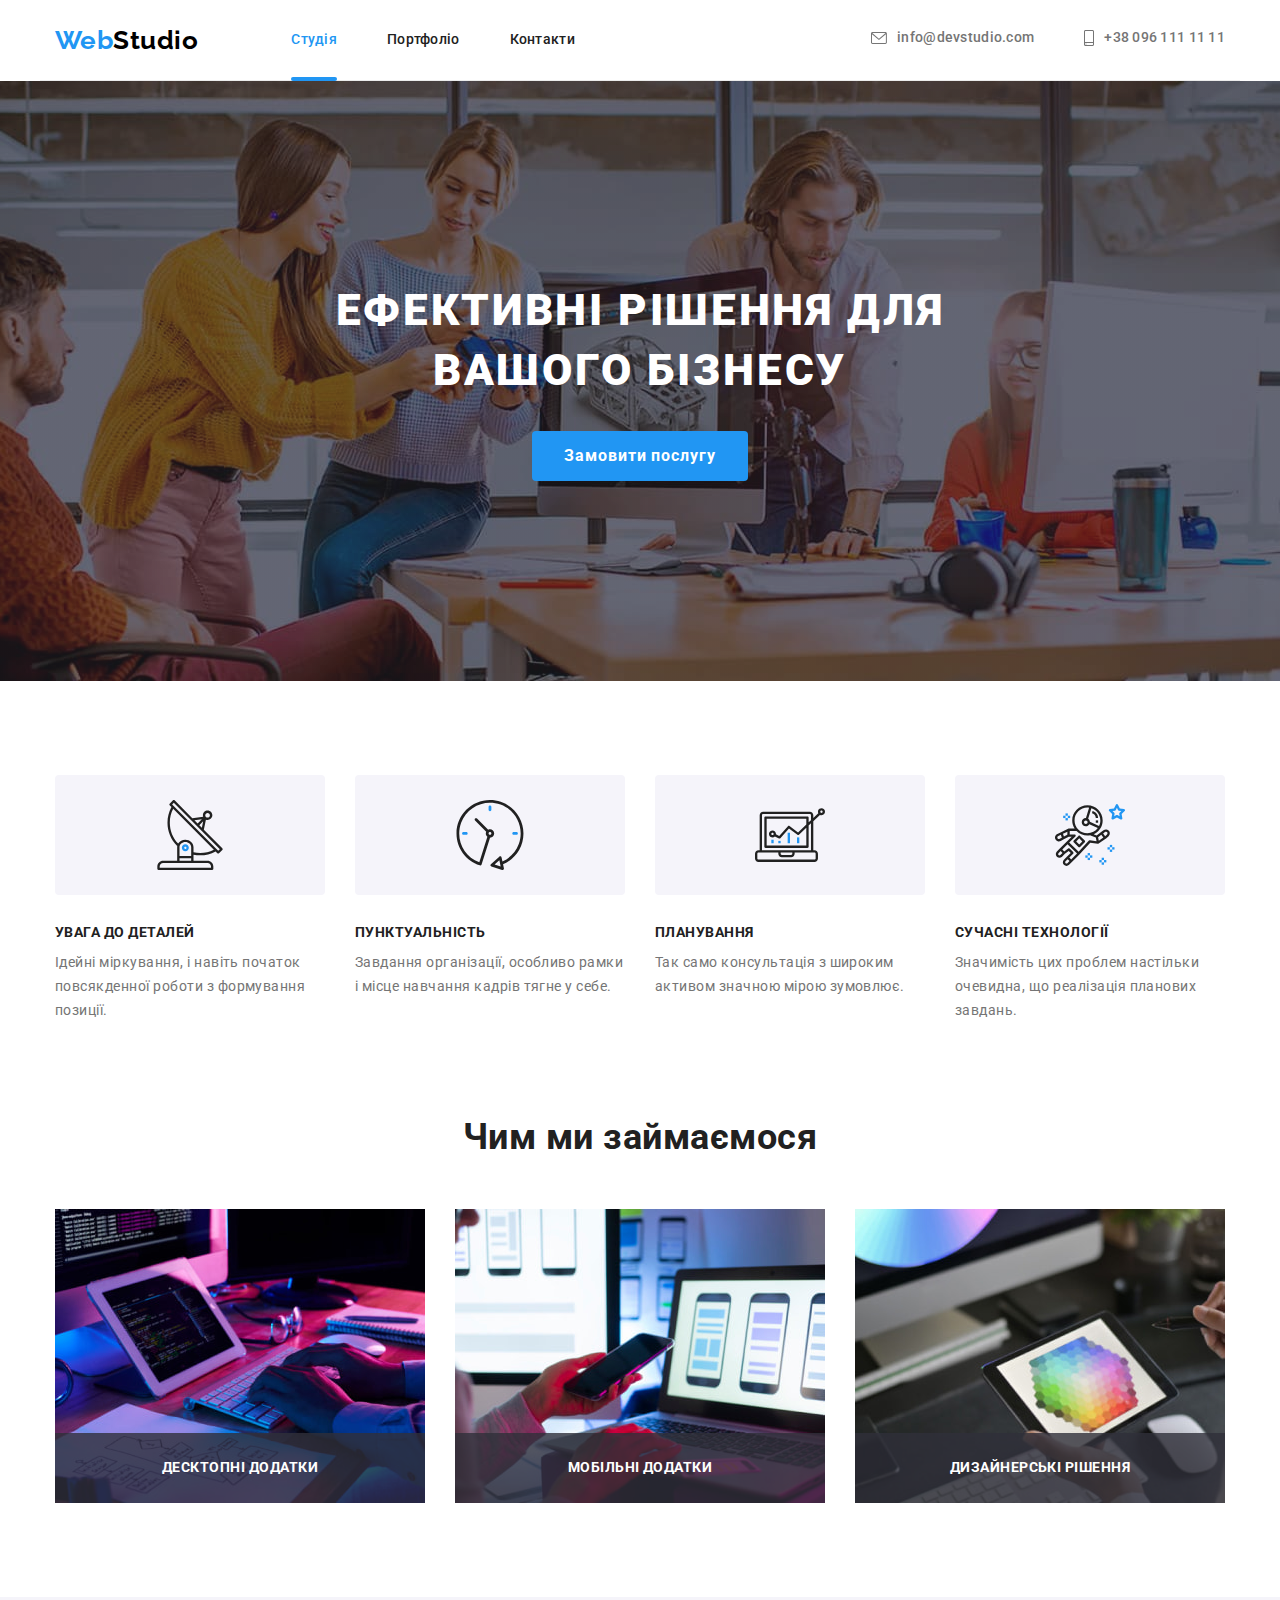
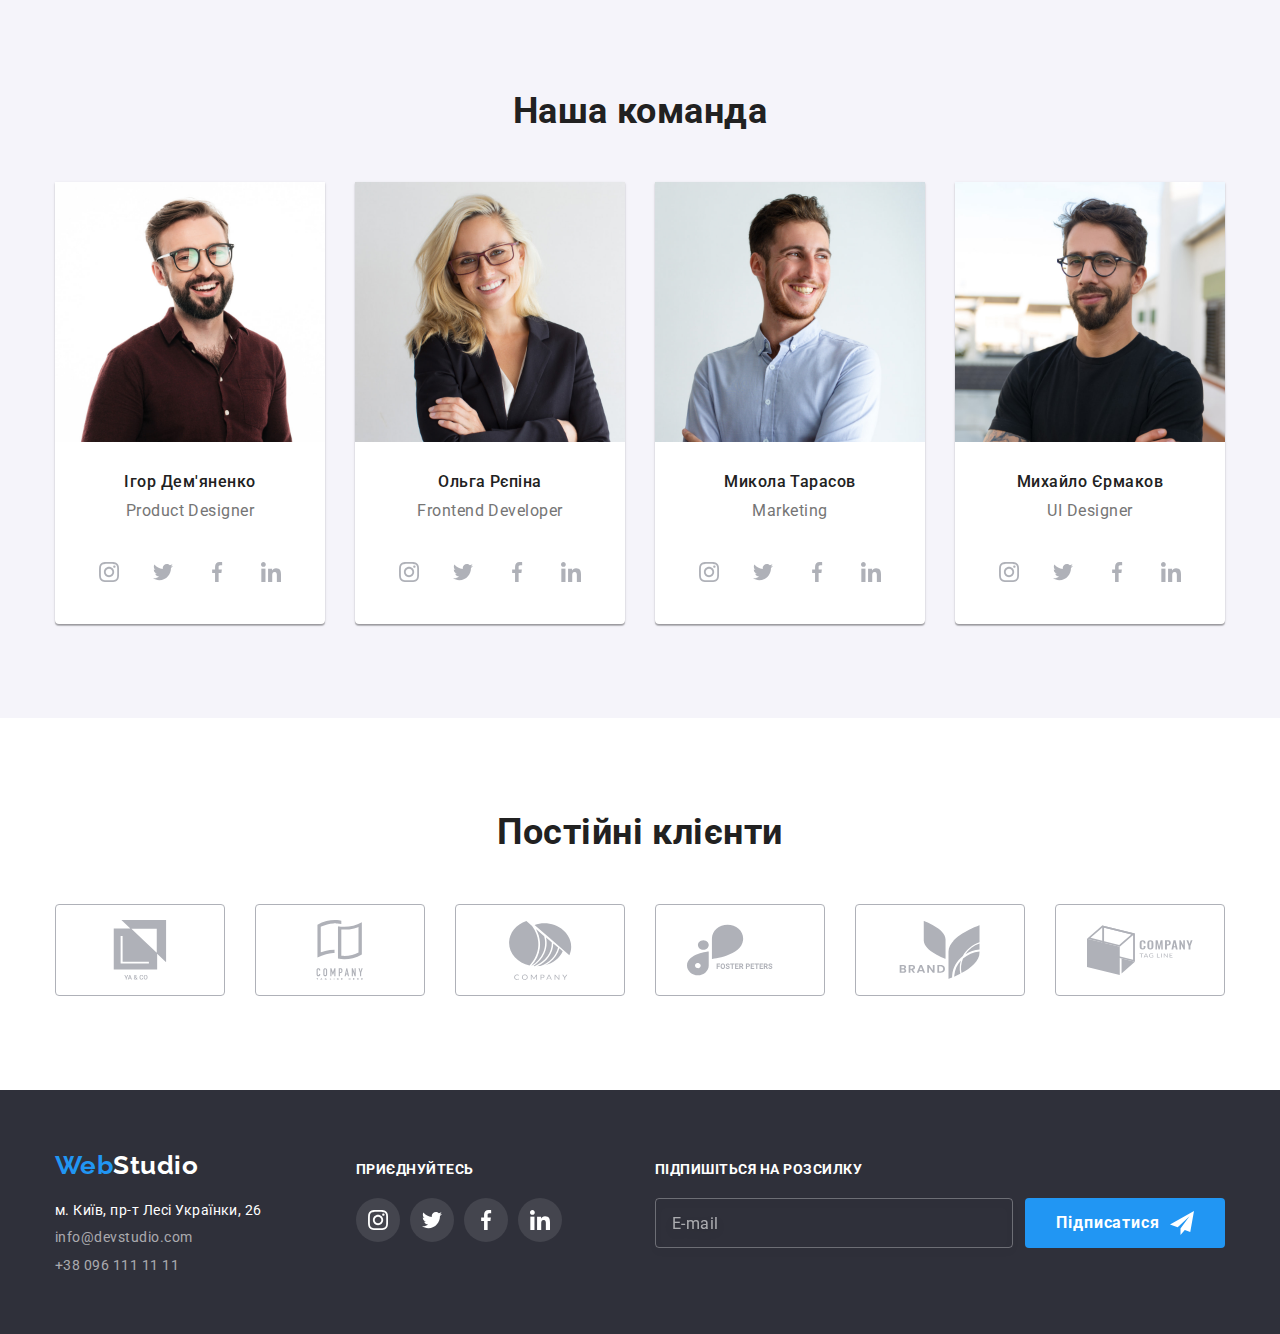
==== index.html @ 6b1ffe1f "Initial commit" ====
<!DOCTYPE html>
<html lang="uk">
<head>
  <meta charset="UTF-8">
  <meta http-equiv="X-UA-Compatible" content="IE=edge">
  <meta name="viewport" content="width=device-width, initial-scale=1.0">
  <title>WebStudio - Головна</title>
  
  <!-- Normalize -->
  <link rel="stylesheet" href="https://cdn.jsdelivr.net/npm/modern-normalize@1.1.0/modern-normalize.min.css">

  <!-- Fonts -->
  <link rel="preconnect" href="https://fonts.googleapis.com">
  <link rel="preconnect" href="https://fonts.gstatic.com" crossorigin>
  <link href="https://fonts.googleapis.com/css2?family=Raleway:wght@700&family=Roboto:wght@400;500;700;900&display=swap"
   rel="stylesheet">

  <!-- Connected CSS files -->
  <link rel="stylesheet" href="css/styles.css">
</head>
<body>
  <!-- Header -->
  <header class="header">
    <div class="container header-flex-container">
    <!-- Logo in header -->
    <a class="header-logo" href="index.html">
      <span class="header-logo-text-web">Web</span><span class="header-logo-text-studio">Studio</span>
    </a>
    <!-- Menu Nav -->
    <nav>
      <ul class="navigation-items">
        <li class="navigation-item"><a class="navigation-item-link active-page" href="index.html">Студія</a></li>
        <li class="navigation-item"><a class="navigation-item-link" href="portfolio.html">Портфоліо</a></li>
        <li class="navigation-item"><a class="navigation-item-link" href="">Контакти</a></li>
      </ul>
    </nav>
    <!-- Contacts in header -->
    <ul class="header-contacts">
      <li class="header-contact-item">
        <a class="header-contact" href="mailto:info@devstudio.com">
          <svg class="header-contact-icon" width="16px" height="12px">
            <use href="./images/icons.svg#icon-envelope"></use>
          </svg>
          info@devstudio.com
        </a>
      </li>
      <li class="header-contact-item">
        <a class="header-contact" href="tel:+380961111111">
          <svg class="header-contact-icon" width="10px" height="16px">
            <use href="./images/icons.svg#icon-smartphone"></use>
          </svg>
          +38 096 111 11 11
        </a>
      </li>
    </ul></div>
  </header>
  <!-- Main -->
  <main class="main">
    <!-- Hero -->
    <section class="hero">
      <div class="container">
        <h1 class="hero-title">Ефективні рішення для вашого бізнесу</h1>
        <button class="hero-button" type="button" data-modal-open>Замовити послугу</button>
      </div>
    </section>
    <!-- features -->
    <section class="section features">
      <div class="container">
        <ul class="features-items">
          <li class="feature-item">
            <div class="feature-item-icon-container">
              <svg width="70px" height="70px">
                <use href="./images/icons.svg#icon-antenna">
              </use>
            </svg>
            </div>
            <h3 class="feature-title">Увага до деталей</h3>
            <p class="features-description">Ідейні міркування, і навіть початок повсякденної роботи з формування позиції.</p>
          </li>
          <li class="feature-item">
            <div class="feature-item-icon-container">
              <svg width="70px" height="70px">
                <use href="./images/icons.svg#icon-clock">
              </use>
            </svg>
            </div>
            <h3 class="feature-title">Пунктуальність</h3>
            <p class="features-description">Завдання організації, особливо рамки і місце навчання кадрів тягне у себе.</p>
          </li>
          <li class="feature-item">
            <div class="feature-item-icon-container">
              <svg width="70px" height="70px">
                <use href="./images/icons.svg#icon-diagram">
              </use>
            </svg>
            </div>
            <h3 class="feature-title">Планування</h3>
            <p class="features-description">Так само консультація з широким активом значною мірою зумовлює.</p>
          </li>
          <li class="feature-item">
            <div class="feature-item-icon-container">
              <svg width="70px" height="70px">
                <use href="./images/icons.svg#icon-astronaut">
              </use>
            </svg>
            </div>
            <h3 class="feature-title">Сучасні технології</h3>
            <p class="features-description">Значимість цих проблем настільки очевидна, що реалізація планових завдань.</p>
          </li>
        </ul>
      </div>
    </section>
    <!-- Work -->
    <section class="section work">
      <div class="container">
        <h2 class="work-title">Чим ми займаємося</h2>
          <ul class="work-items">
            <li class="work-item">
              <img class="work-item-img" src="images/general/close-up-image-programer-working-his-desk-office.jpg" alt="крупним планом зображення програміста, який працює на робочому столі в офісі" width="370">
              <div class="work-item-label">
                <h3 class="work-item-label-title">Десктопні додатки</h3>
              </div>
            </li>
            <li class="work-item">
              <img class="work-item-img" src="images/general/web-ui-designers-are-developing-application-smartphones-team-creators-is-working-interface-mobile-phones.jpg" alt="дизайнери веб-інтерфейсу розробляють програми для смартфонів, команда творців працює над інтерфейсом мобільних телефонів" width="370">
              <div class="work-item-label">
                <h3 class="work-item-label-title">Мобільні додатки</h3>
              </div>
            </li>
            <li class="work-item">
              <img class="work-item-img" src="images/general/creative-artist-web-design-with-working-colour-selection-graphic-tablet.jpg" alt="творчий художник веб-дизайн із робочим графічним планшетом із вибором кольорів" width="370">
              <div class="work-item-label">
                <h3 class="work-item-label-title">Дизайнерські рішення</h3>
              </div>
            </li>
          </ul>
      </div>
    </section>
    <!-- Team -->
    <section class="section team">
      <div class="container">
        <h2 class="team-title">Наша команда</h2>
          <ul class="team-items">
            <li class="team-item">
                <img class="team-item-img" src="images/general/Ihor-Dem'yanenko.jpg" alt="Ігор Дем'яненко" width="270">
                <h3 class="name">Ігор Дем'яненко</h3>
                <p class="position">Product Designer</p>
                <ul class="socials-list">
                  <li class="socials-item">
                    <a href="" class="socials-link">
                      <svg class="socials-icon" width="20px" height="20px">
                        <use href="./images/icons.svg#icon-instagram"></use>
                      </svg>
                    </a>
                  </li>
                  <li class="socials-item">
                    <a href="" class="socials-link">
                      <svg class="socials-icon" width="20px" height="20px">
                        <use href="./images/icons.svg#icon-twitter"></use>
                      </svg>
                    </a>
                  </li>
                  <li class="socials-item">
                    <a href="" class="socials-link">
                      <svg class="socials-icon" width="20px" height="20px">
                        <use href="./images/icons.svg#icon-facebook"></use>
                      </svg>
                    </a>
                  </li>
                  <li class="socials-item">
                    <a href="" class="socials-link">
                      <svg class="socials-icon" width="20px" height="20px">
                        <use href="./images/icons.svg#icon-linkedin"></use>
                      </svg>
                    </a>
                  </li>
                </ul>            
              </li>
            <li class="team-item">
                <img class="team-item-img" src="images/general/Olʹha-Ryepina.jpg" alt="Ольга Рєпіна" width="270">
                <h3 class="name">Ольга Рєпіна</h3>
                <p class="position">Frontend Developer</p>
                <ul class="socials-list">
                  <li class="socials-item">
                    <a href="" class="socials-link">
                      <svg class="socials-icon" width="20px" height="20px">
                        <use href="./images/icons.svg#icon-instagram"></use>
                      </svg>
                    </a>
                  </li>
                  <li class="socials-item">
                    <a href="" class="socials-link">
                      <svg class="socials-icon" width="20px" height="20px">
                        <use href="./images/icons.svg#icon-twitter"></use>
                      </svg>
                    </a>
                  </li>
                  <li class="socials-item">
                    <a href="" class="socials-link">
                      <svg class="socials-icon" width="20px" height="20px">
                        <use href="./images/icons.svg#icon-facebook"></use>
                      </svg>
                    </a>
                  </li>
                  <li class="socials-item">
                    <a href="" class="socials-link">
                      <svg class="socials-icon" width="20px" height="20px">
                        <use href="./images/icons.svg#icon-linkedin"></use>
                      </svg>
                    </a>
                  </li>
                </ul>
            </li>
            <li class="team-item">
                <img class="team-item-img" src="images/general/Mykola-Tarasov.jpg" alt="Микола Тарасов" width="270">
                <h3 class="name">Микола Тарасов</h3>
                <p class="position">Marketing</p>
                <ul class="socials-list">
                  <li class="socials-item">
                    <a href="" class="socials-link">
                      <svg class="socials-icon" width="20px" height="20px">
                        <use href="./images/icons.svg#icon-instagram"></use>
                      </svg>
                    </a>
                  </li>
                  <li class="socials-item">
                    <a href="" class="socials-link">
                      <svg class="socials-icon" width="20px" height="20px">
                        <use href="./images/icons.svg#icon-twitter"></use>
                      </svg>
                    </a>
                  </li>
                  <li class="socials-item">
                    <a href="" class="socials-link">
                      <svg class="socials-icon" width="20px" height="20px">
                        <use href="./images/icons.svg#icon-facebook"></use>
                      </svg>
                    </a>
                  </li>
                  <li class="socials-item">
                    <a href="" class="socials-link">
                      <svg class="socials-icon" width="20px" height="20px">
                        <use href="./images/icons.svg#icon-linkedin"></use>
                      </svg>
                    </a>
                  </li>
                </ul>
            </li>
            <li class="team-item">
                <img class="team-item-img" src="images/general/Mykhaylo-Yermakov.jpg" alt="Михайло Єрмаков" width="270">
                <h3 class="name">Михайло Єрмаков</h3>
                <p class="position">UI Designer</p>
                <ul class="socials-list">
                  <li class="socials-item">
                    <a href="" class="socials-link">
                      <svg class="socials-icon" width="20px" height="20px">
                        <use href="./images/icons.svg#icon-instagram"></use>
                      </svg>
                    </a>
                  </li>
                  <li class="socials-item">
                    <a href="" class="socials-link">
                      <svg class="socials-icon" width="20px" height="20px">
                        <use href="./images/icons.svg#icon-twitter"></use>
                      </svg>
                    </a>
                  </li>
                  <li class="socials-item">
                    <a href="" class="socials-link">
                      <svg class="socials-icon" width="20px" height="20px">
                        <use href="./images/icons.svg#icon-facebook"></use>
                      </svg>
                    </a>
                  </li>
                  <li class="socials-item">
                    <a href="" class="socials-link">
                      <svg class="socials-icon" width="20px" height="20px">
                        <use href="./images/icons.svg#icon-linkedin"></use>
                      </svg>
                    </a>
                  </li>
                </ul>
            </li>
          </ul>
      </div>
    </section>
    <!-- Customers -->
    <section class="section customers">
      <div class="container">
        <h2 class="customers-title">Постійні клієнти</h2>
        <ul class="customers-list">
          <li class="customer-item">
            <a href="" class="customer-link">
              <svg class="customer-icon" width="106px" height="60px">
                <use href="./images/icons.svg#icon-company-1"></use>
              </svg>
            </a>
          </li>
          <li class="customer-item">
            <a href="" class="customer-link">
              <svg class="customer-icon" width="106px" height="60px">
                <use href="./images/icons.svg#icon-company-2"></use>
              </svg>
            </a>
          </li>
          <li class="customer-item">
            <a href="" class="customer-link">
              <svg class="customer-icon" width="106px" height="60px">
                <use href="./images/icons.svg#icon-company-3"></use>
              </svg>
            </a>
          </li>
          <li class="customer-item">
            <a href="" class="customer-link">
              <svg class="customer-icon" width="106px" height="60px">
                <use href="./images/icons.svg#icon-company-4"></use>
              </svg>
            </a>
          </li>
          <li class="customer-item">
            <a href="" class="customer-link">
              <svg class="customer-icon" width="106px" height="60px">
                <use href="./images/icons.svg#icon-company-5"></use>
              </svg>
            </a>
          </li>
          <li class="customer-item">
            <a href="" class="customer-link">
              <svg class="customer-icon" width="106px" height="60px">
                <use href="./images/icons.svg#icon-company-6"></use>
              </svg>
            </a>
          </li>
        </ul>
      </div>
    </section>
  </main>
  <!-- Footer -->
  <footer class="footer">
    <div class="container footer-contaiter">
      <div class="logo-and-adress">
      <!-- Logo in footer -->
      <a class="footer-logo" href="index.html">
        <span class="footer-logo-text-web">Web</span><span class="footer-logo-text-studio">Studio</span>
      </a>
      <!-- Footer address -->
      <address>
        <ul class="adress-items">
          <li class="adress-item"><a class="company-address" href="https://goo.gl/maps/HFRotfu45Rd6xeX8A" target="_blank" rel="noreferrer noopener">м. Київ, пр-т Лесі Українки, 26</a></li>
          <li class="adress-item"><a class="contact-footer" href="mailto:info@devstudio.com">info@devstudio.com</a></li>
          <li class="adress-item"><a class="contact-footer" href="tel:+380961111111">+38 096 111 11 11</a></li>
        </ul>
      </address>
      </div>
      <!-- Footer socials -->
      <div class="footer-socials">
        <h2 class="footer-socials-title">Приєднуйтесь</h2>
        <ul class="footer-socials-list">
          <li class="footer-socials-item">
            <a href="" class="footer-socials-link">
              <svg class="footer-socials-icon" width="20px" height="20px">
                <use href="./images/icons.svg#icon-instagram"></use>
              </svg>
            </a>
          </li>
          <li class="footer-socials-item">
            <a href="" class="footer-socials-link">
              <svg class="footer-socials-icon" width="20px" height="20px">
                <use href="./images/icons.svg#icon-twitter"></use>
              </svg>
            </a>
          </li>
          <li class="footer-socials-item">
            <a href="" class="footer-socials-link">
              <svg class="footer-socials-icon" width="20px" height="20px">
                <use href="./images/icons.svg#icon-facebook"></use>
              </svg>
            </a>
          </li>
          <li class="footer-socials-item">
            <a href="" class="footer-socials-link">
              <svg class="footer-socials-icon" width="20px" height="20px">
                <use href="./images/icons.svg#icon-linkedin"></use>
              </svg>
            </a>
          </li>
        </ul>
      </div>
      <!-- Footer subscribe -->
      <form class="subscribe" name="subscribe" autocomplete="on">
        <h2 class="subscribe-title">Підпишіться на розсилку</h2>
        <div class="subscribe-box-input">
          <input class="subscribe-input" type="email" name="email" placeholder="E-mail">
          <button class="subscribe-btn" type="submit">
            Підписатися
            <svg class="subscribe-icon" width="24px" height="24px" >
              <use href="./images/icons.svg#icon-send"></use>
            </svg>
          </button>
        </div>
      </form>
    </div>
  </footer>
  <!-- Modal window -->
  <div class="backdrop is-hidden" data-modal>
    <div class="modal">
      <button class="modal-btn" type="button" data-modal-close>
        <svg class="modal-btn-icon" width="18px" height="18px">
          <use href="./images/icons.svg#icon-close-back">
          </use>
        </svg>
      </button>
      <form class="modal-form">
        <strong class="modal-form-title">Залиште свої дані, ми вам передзвонимо</strong>
        <label class="modal-form-label" for="user-name">Ім'я</label>
        <div class="modal-form-group">
          <input class="modal-form-input" type="text" name="user-name" id="user-name">
          <svg class="modal-form-icon" width="18px" height="18px">
            <use href="./images/icons.svg#icon-user"></use>
          </svg>
        </div>
        <label class="modal-form-label" for="phone">Телефон</label>
        <div class="modal-form-group">
          <input class="modal-form-input" type="tel" name="phone" id="phone">
          <svg class="modal-form-icon" width="18px" height="18px">
            <use href="./images/icons.svg#icon-phone"></use>
          </svg>
        </div>
        <label class="modal-form-label" for="email">Пошта</label>
        <div class="modal-form-group">
          <input class="modal-form-input" type="email" name="email" id="email">
          <svg class="modal-form-icon" width="18px" height="18px">
            <use href="./images/icons.svg#icon-email"></use>
          </svg>
        </div>
        <label class="modal-form-label" for="comment">Коментар</label>
        <textarea class="modal-form-comment" name="comment" id="comment" cols="" rows="10" placeholder="Введіть текст"></textarea>
        <label class="modal-form-agreement">
          <input class="modal-form-checkbox" type="checkbox" name="checkbox">
          <span class="modal-form-agreement-text">Погоджуюся з розсилкою та приймаю <a class="modal-form-link" href="">Умови договору</a></span>
        </label>
        <button class="modal-btn-send" type="submit">
            Відправити
          </button>
      </form>
    </div>
  </div>
<script src="./js/modal.js"></script>
</body>
</html>
---- css/styles.css ----
:root {
  --primery-text-color: #212121;
  --secondary-text-color: #757575;
  --accent-color: #2196f3;
  --main-background-color: #fff;
  --secondary-background-color: #2f303a;
}

h1,
h2,
h3,
h4,
h5,
h6,
p {
  margin-top: 0;
  margin-bottom: 0;
}

ul {
  list-style: none;
  margin-top: 0;
  margin-bottom: 0;
  padding-left: 0;
}

a {
  text-decoration: none;
}

body {
  font-family: "Roboto", sans-serif;
  letter-spacing: 0.03em;
  color: var(--primery-text-color);
}

.container {
  width: 1200px;
  padding-right: 15px;
  padding-left: 15px;
  margin: 0 auto;

  /* outline: 2px solid tomato; */
}

.section {
  padding-top: 94px;
  padding-bottom: 94px;
  /* outline: 2px solid green; */
}

/* Heder styles */
.header {
  background-color: var(--main-background-color);
}

.header-flex-container {
  display: flex;
  align-items: center;
  border-bottom: 1px solid #ececec;
}

/* Heder-logo styles */
.header-logo {
  margin-right: 93px;

  font-family: Raleway;
  font-weight: 700;
  font-size: 26px;
  line-height: 1.19;
  text-decoration: none;
}

.header-logo-text-web {
  color: var(--accent-color);
}

.header-logo-text-studio {
  color: #000;
}

/* Navigation menu style */

.navigation-items {
  display: flex;
}

.navigation-item:not(:last-child) {
  margin-right: 50px;
}

.navigation-item-link {
  position: relative;

  display: block;
  padding-top: 32px;
  padding-bottom: 32px;

  font-weight: 500;
  font-size: 14px;
  line-height: 1.14;
  letter-spacing: 0.02em;
  color: var(--primery-text-color);
  text-decoration: none;

  transition-property: color;
  transition-duration: 250ms;
  transition-timing-function: cubic-bezier(0.4, 0, 0.2, 1);
}

.navigation-item-link:hover,
.navigation-item-link:focus {
  color: var(--accent-color);
}

.active-page::after {
  content: '';

  position: absolute;
  bottom: -1px;
  left: 0;

  width: 100%;
  height: 4px;
  border-radius: 2px;
  background-color: var(--accent-color);
}

.active-page {
  font-weight: 500;
  font-size: 14px;
  line-height: 1.14;
  letter-spacing: 0.02em;
  color: var(--accent-color);
  text-decoration: none;
}

/* Contacts in header styles */

.header-contacts {
  display: flex;
  margin-left: auto;
}

.header-contact {
  display: inline-flex;

  font-weight: 500;
  font-size: 14px;
  line-height: 1.14;
  letter-spacing: 0.02em;
  align-items: center;
  color: var(--secondary-text-color);
  text-decoration: none;

  transition-property: color;
  transition-duration: 250ms;
  transition-timing-function: cubic-bezier(0.4, 0, 0.2, 1);
}

.header-contact-item:not(:last-child) {
  margin-right: 50px;
}

.header-contact:hover,
.header-contact:focus {
  color: var(--accent-color);
}

.header-contact-icon {
  margin-right: 10px;

  fill: currentColor;

  transition-property: fill;
  transition-duration: 250ms;
  transition-timing-function: cubic-bezier(0.4, 0, 0.2, 1);
}

/* Maine styles */

/* Section hero style */

.hero {
  padding-top: 200px;
  padding-bottom: 200px;
  margin-right: auto;
  margin-left: auto;
  max-width: 1600px;

  background-color: #c4c4c4;
  background-image: linear-gradient(
      to right,
      rgba(47, 48, 58, 0.4),
      rgba(47, 48, 58, 0.4)
    ),
    url(../images/general/background-photo.jpg);
  background-position: center;
}

.hero-title {
  min-height: 120px;
  width: 696px;
  margin-right: auto;
  margin-left: auto;
  margin-bottom: 30px;

  font-weight: 900;
  font-size: 44px;
  line-height: 1.36;
  text-align: center;
  letter-spacing: 0.06em;
  text-transform: uppercase;
  color: #ffffff;
}

.hero-button {
  display: block;
  margin-right: auto;
  margin-left: auto;

  padding-top: 10px;
  padding-right: 32px;
  padding-bottom: 10px;
  padding-left: 32px;
  min-width: 216px;

  font-weight: 700;
  font-size: 16px;
  line-height: 1.88;
  text-align: center;
  letter-spacing: 0.06em;
  color: #ffffff;

  background-color: var(--accent-color);
  cursor: pointer;
  border: none;
  border-radius: 4px;

  transition-property: background-color;
  transition-duration: 250ms;
  transition-timing-function: cubic-bezier(0.4, 0, 0.2, 1);
}

.hero-button:hover {
  background-color: #188ce8;
}

/* Section futures styles */

.features-items {
  display: flex;
  gap: 30px;
}

.feature-item {
  width: 270px;
}

.feature-item-icon-container {
  margin-bottom: 30px;

  display: flex;
  justify-content: center;
  align-items: center;
  width: inherit;
  height: 120px;

  background-color: #f5f4fa;
  border-radius: 4px;
}

.feature-title {
  margin-bottom: 10px;

  font-size: 14px;
  line-height: 1.14;
  text-transform: uppercase;
}

.features-description {
  font-size: 14px;
  line-height: 1.71;
  color: var(--secondary-text-color);
}

/* Section work styles */

.work {
  padding-top: 0;
}

.work-title {
  margin-bottom: 50px;

  font-size: 36px;
  line-height: 1.16;
  text-align: center;
}

.work-items {
  display: flex;
  gap: 30px;
}

.work-item {
  position: relative;
}

.work-item-img {
  display: block;
}

.work-item-label {
  position: absolute;
  bottom: 0;
  left: 0;

  width: 100%;
  min-height: 70px;

  background-color: rgba(47, 48, 58, 0.8);
}

.work-item-label-title {
  padding-top: 27px;

  font-size: 14px;
  line-height: 1.14;
  text-align: center;
  text-transform: uppercase;

  color: #ffffff;
}

/* Section team styles */

.team {
  background-color: #f5f4fa;
}

.team-title {
  margin-bottom: 50px;

  font-size: 36px;
  line-height: 1.16;
  text-align: center;
}

.team-items {
  display: flex;
  gap: 30px;
}

.team-item {
  background-color: var(--main-background-color);

  box-shadow: 0px 1px 3px rgba(0, 0, 0, 0.12), 0px 1px 1px rgba(0, 0, 0, 0.14),
    0px 2px 1px rgba(0, 0, 0, 0.2);
  border-radius: 0px 0px 4px 4px;
}

.team-item-img {
  display: block;
  margin-bottom: 30px;
}

/* Cards with photos, names and titles of professions */

.name {
  margin-bottom: 10px;

  font-weight: 500;
  font-size: 16px;
  line-height: 1.19;
  text-align: center;
}

.position {
  margin-bottom: 30px;

  font-size: 16px;
  line-height: 1.19;
  text-align: center;
  color: var(--secondary-text-color);
}

.socials-list {
  margin-right: auto;
  margin-bottom: 30px;
  margin-left: auto;

  display: flex;
  gap: 10px;
  width: 206px;
  height: 44px;
}

.socials-link {
  display: flex;
  justify-content: center;
  align-items: center;
  width: 44px;
  height: 44px;

  color: #afb1b8;
  background-color: #fff;

  border-radius: 50%;

  transition-property: background-color;
  transition-duration: 250ms;
  transition-timing-function: cubic-bezier(0.4, 0, 0.2, 1);
}

.socials-link:hover,
.socials-link:focus {
  background-color: var(--accent-color);
  color: #fff;
}

.socials-icon {
  fill: currentColor;

  transition-property: fill;
  transition-duration: 250ms;
  transition-timing-function: cubic-bezier(0.4, 0, 0.2, 1);
}

/* Section customers styles*/

.customers-title {
  margin-bottom: 50px;

  font-size: 36px;
  line-height: 1.16;
  text-align: center;
  color: var(--primery-text-color);
}

.customers-list {
  display: flex;
  justify-content: center;
  gap: 30px;
}

.customer-link {
  display: flex;
  justify-content: center;
  align-items: center;
  width: 170px;
  height: 92px;

  color: #afb1b8;

  border: 1px solid #afb1b8;
  border-radius: 4px;

  transition-property: border-color, color;
  transition-duration: 250ms;
  transition-timing-function: cubic-bezier(0.4, 0, 0.2, 1);
}

.customer-link:hover,
.customer-link:focus {
  color: var(--accent-color);
  border-color: var(--accent-color);
}

.customer-icon {
  fill: currentColor;

  transition-property: fill;
  transition-duration: 250ms;
  transition-timing-function: cubic-bezier(0.4, 0, 0.2, 1);
}

/* Footer styles */

.footer {
  padding-top: 60px;
  padding-bottom: 60px;
  background-color: var(--secondary-background-color);
}

.footer-contaiter {
  display: flex;
}

/* Footer logo */

.logo-and-adress {
  margin-right: 70px;
  width: 231px;
}

.footer-logo {
  display: block;
  margin-bottom: 20px;

  text-decoration: none;
}

.footer-logo-text-web,
.footer-logo-text-studio {
  font-family: "Raleway";
  font-weight: 700;
  font-size: 26px;
  line-height: 1.19;
}

.footer-logo-text-web {
  color: var(--accent-color);
}

.footer-logo-text-studio {
  color: #fff;
}

/* Footer adress */

.adress-item:not(:last-child) {
  margin-bottom: 9px;
}

.company-address {
  font-style: normal;
  font-weight: 400;
  font-size: 14px;
  line-height: 1.17;
  color: #ffffff;
  text-decoration: none;

  transition-property: color;
  transition-duration: 250ms;
  transition-timing-function: cubic-bezier(0.4, 0, 0.2, 1);
}

.company-address:hover,
.company-address:focus {
  color: var(--accent-color);
}

.contact-footer {
  font-style: normal;
  font-weight: 400;
  font-size: 14px;
  line-height: 1.17;
  color: rgba(255, 255, 255, 0.6);
  text-decoration: none;

  transition-property: color;
  transition-duration: 250ms;
  transition-timing-function: cubic-bezier(0.4, 0, 0.2, 1);
}

.contact-footer:hover,
.contact-footer:focus {
  color: var(--accent-color);
}

/* Footer socials */

.footer-socials {
  padding-top: 12px;
  margin-right: 93px;
}

.footer-socials-title {
  margin-bottom: 20px;

  font-size: 14px;
  line-height: 1.14;
  text-transform: uppercase;

  color: #ffffff;
}

.footer-socials-list {
  display: flex;
  gap: 10px;
  width: 206px;
  height: 44px;
}

.footer-socials-link {
  display: flex;
  justify-content: center;
  align-items: center;
  width: 44px;
  height: 44px;

  color: #fff;
  background-color: rgba(255, 255, 255, 0.1);

  border-radius: 50%;

  transition-property: background-color;
  transition-duration: 250ms;
  transition-timing-function: cubic-bezier(0.4, 0, 0.2, 1);
}

.footer-socials-link:hover,
.footer-socials-link:focus {
  background-color: var(--accent-color);
  color: #fff;
}

.footer-socials-icon {
  fill: currentColor;

  transition-property: fill;
  transition-duration: 250ms;
  transition-timing-function: cubic-bezier(0.4, 0, 0.2, 1);
}

/* Footer subscribe */

.subscribe {
  padding-top: 12px;
  width: 570px;
}

.subscribe-title {
  margin-bottom: 20px;

  font-size: 14px;
  line-height: 1.14;
  text-transform: uppercase;

  color: #fff;
}

.subscribe-box-input {
  display: flex;
  gap: 12px;
}

.subscribe-input {
  width: 358px;
  height: 50px;

  padding-left: 16px;

  font-size: 16px;
  line-height: 1.25;
  letter-spacing: 0.03em;
  color: #fff;

  background-color: transparent;

  border: 1px solid rgba(255, 255, 255, 0.3);
  filter: drop-shadow(0px 4px 4px rgba(0, 0, 0, 0.15));
  border-radius: 4px;

  outline: none;
}

.subscribe-input::placeholder {
  font-size: 16px;
  line-height: 1.25;
  letter-spacing: 0.03em;

  color: rgba(255, 255, 255, 0.6);
}


.subscribe-btn {
  display: flex;
  align-items: center;
  justify-content: center;
  gap: 10px;
  padding: 0;
  width: 200px;
  height: 50px;

  font-weight: 700;
  font-size: 16px;
  line-height: 1.88;
  letter-spacing: 0.06em;

  color: #fff;

  background-color: var(--accent-color);
  border: transparent;
  border-radius: 4px;

  transition-property: box-shadow;
  transition-duration: 250ms;
  transition-timing-function: cubic-bezier(0.4, 0, 0.2, 1);
}

.subscribe-btn:hover {
  box-shadow: 0px 4px 4px rgba(0, 0, 0, 0.15);
}

/* Portfolio page */

/* Mine styles */

/* Filters */

.filter-buttons {
  display: flex;
  justify-content: center;
  gap: 8px;
  margin-bottom: 50px;
}

.filter-button {
  padding-top: 6px;
  padding-right: 22px;
  padding-bottom: 6px;
  padding-left: 22px;

  font-weight: 500;
  font-size: 16px;
  line-height: 1.16;
  text-align: center;
  cursor: pointer;

  background-color: #f5f4fa;
  border: none;
  border-radius: 4px;

  transition-property: color, background-color, box-shadow;
  transition-duration: 250ms;
  transition-timing-function: cubic-bezier(0.4, 0, 0.2, 1);
}

.filter-button:hover,
.filter-button:focus {
  color: #fff;
  background-color: var(--accent-color);
  box-shadow: 0px 3px 1px rgba(0, 0, 0, 0.1), 0px 1px 2px rgba(0, 0, 0, 0.08),
    0px 2px 2px rgba(0, 0, 0, 0.12);
}

/* Projects */

.projects-list {
  display: flex;
  flex-wrap: wrap;
  gap: 30px;
}

.project {
  background-color: var(--main-background-color);
}

.project-link {
  display: block;

  text-decoration: none;

  transition-property: box-shadow;
  transition-duration: 250ms;
  transition-timing-function: cubic-bezier(0.4, 0, 0.2, 1);
}

.project-link:hover,
.project-link:focus {
  box-shadow: 0px 1px 1px rgba(0, 0, 0, 0.12), 0px 4px 4px rgba(0, 0, 0, 0.06),
    1px 4px 6px rgba(0, 0, 0, 0.16);
}

.project-link-box {
  position: relative;

  overflow: hidden;
}

.project-link-img {
  display: block;
}

.description-overlay {
  position: absolute;
  top: 0;
  left: 0;

  width: 100%;
  height: 100%;

  padding: 63px 24px;

  background-color: rgba(33, 150, 243, 0.9);

  transform: translateY(100%);

  transition-property: transform;
  transition-duration: 250ms;
  transition-timing-function: cubic-bezier(0.4, 0, 0.2, 1);
}

.project-link:hover .description-overlay {
  transform: translateY(0);
}

.description-overlay-text {
  font-size: 18px;
  line-height: 1.56;

  color: #fff;
}

.project-description {
  padding-top: 20px;
  padding-right: 24px;
  padding-left: 24px;
  padding-bottom: 20px;

  border: 1px solid #eeeeee;
  border-top: none;
}

.project-title {
  font-size: 18px;
  line-height: 2;
  letter-spacing: 0.06em;
  color: var(--primery-text-color);
}

.project-type {
  font-size: 16px;
  line-height: 1.88;
  color: var(--secondary-text-color);
}

/* Modal window */

.backdrop {
  position: fixed;
  top: 0;

  width: 100%;
  height: 100%;

  background-color: rgba(0, 0, 0, 0.2);

  transition-property: opacity, visibility;
  transition-duration: 250ms;
  transition-timing-function: cubic-bezier(0.4, 0, 0.2, 1);
}

.backdrop.is-hidden {
  opacity: 0;
  visibility: hidden;
  pointer-events: none;
}

.modal {
  position: absolute;
  top: 50%;
  left: 50%;

  transform: translateX(-50%) translateY(-50%);

  padding: 40px;
  width: 528px;
  min-height: 581px;

  background-color: #fff;
  box-shadow: 0px 1px 3px rgba(0, 0, 0, 0.12), 0px 1px 1px rgba(0, 0, 0, 0.14), 0px 2px 1px rgba(0, 0, 0, 0.2);
  border-radius: 4px;
}

.modal-btn{
  position: absolute;
  top: 8px;
  right: 8px;

  padding: 0;

  display: flex;
  align-items: center;
  justify-content: center;
  width: 30px;
  height: 30px;


  background-color: #fff;
  border: 1px solid rgba(0, 0, 0, 0.1);
  border-radius: 50%;

  cursor: pointer;
}

.modal-btn-icon {
  transition-property: fill;
  transition-duration: 250ms;
  transition-timing-function: cubic-bezier(0.4, 0, 0.2, 1);
}

.modal-btn-icon:hover {
  fill: var(--accent-color);
}

.modal-form-title {
  display: block;
  text-align: center;

  margin-bottom: 12px;

  font-size: 20px;
  line-height: 1.15;
  text-align: center;
}

.modal-form-label {
  display: block;
  margin-bottom: 4px;

  font-size: 12px;
  line-height: 1.16;
  letter-spacing: 0.01em;
  color: #757575;
}

.modal-form-group {
  position: relative;
  margin-bottom: 10px;
}

.modal-form-input {
  width: 100%;
  height: 40px;
  padding-left: 42px;



  border: 1px solid rgba(33, 33, 33, 0.2);
  border-radius: 4px;

  outline: 1px solid transparent;
  outline-offset: -1px;

  transition-property: outline-color;
  transition-duration: 250ms;
  transition-timing-function: cubic-bezier(0.4, 0, 0.2, 1);
}

.modal-form-input:focus {
  outline-color: var(--accent-color);
}

.modal-form-icon {
  position: absolute;
  top: 50%;
  left: 12px;

  transform: translateY(-50%);

  transition-property: fill;
  transition-duration: 250ms;
  transition-timing-function: cubic-bezier(0.4, 0, 0.2, 1);
}

.modal-form-input:focus-within + .modal-form-icon {
  fill: var(--accent-color);
}

.modal-form-comment {
  width: 100%;
  height: 120px;
  padding: 12px 16px;
  margin-bottom: 20px;

  font-size: 12px;
  line-height: 1.16;
  letter-spacing: 0.01em;

  border: 1px solid rgba(33, 33, 33, 0.2);
  border-radius: 4px;

  outline: 1px solid transparent;
  outline-offset: -1px;

  transition-property: outline-color;
  transition-duration: 250ms;
  transition-timing-function: cubic-bezier(0.4, 0, 0.2, 1);

  resize: none;
}

.modal-form-comment:focus {
  outline-color: var(--accent-color);
}

.modal-form-comment::placeholder {
  font-size: 12px;
  line-height: 1.16;
  letter-spacing: 0.01em;

  color: rgba(117, 117, 117, 0.5);
}

.modal-form-agreement {
  display: flex;
  align-items: center;
  justify-content: center;
  gap: 7px;

  margin-bottom: 30px;

}

.modal-form-checkbox {
  appearance: none;
  width: 16px;
  height: 15px;

  border: 2px solid #000;
  border-radius: 2px;

  background-image: url("data:image/svg+xml,%3Csvg width='13' height='10' viewBox='0 0 13 10' fill='none' xmlns='http://www.w3.org/2000/svg'%3E%3Cpath d='M1.95703 4.75166L1.88825 4.68604L1.81923 4.75141L0.93123 5.59258L0.854858 5.66492L0.930974 5.73753L4.42671 9.07236L4.49574 9.1382L4.56476 9.07236L12.069 1.91352L12.1449 1.84116L12.069 1.76881L11.1873 0.927644L11.1183 0.861826L11.0493 0.927611L4.49577 7.17353L1.95703 4.75166Z' fill='white' stroke='white' stroke-width='0.2'/%3E%3C/svg%3E");
  background-repeat: no-repeat;
  background-position: center;
  background-size: 0;

  transition-property: background-color, border-color, background-size;
  transition-duration: 250ms;
  transition-timing-function: cubic-bezier(0.4, 0, 0.2, 1);
}

.modal-form-checkbox:checked {
  background-color: var(--accent-color);
  border-color: transparent;
  background-size: 11px 8px;

}

.modal-form-agreement-text {
  font-size: 14px;
  line-height: 1.71;
  color: var(--secondary-text-color);

  user-select: none;
}

.modal-form-link {
  color: var(--accent-color);
  text-decoration: underline;
}

.modal-btn-send {
  display: flex;
  align-items: center;
  justify-content: center;
  padding: 0;
  margin-right: auto;
  margin-left: auto;
  width: 200px;
  height: 50px;

  font-weight: 700;
  font-size: 16px;
  line-height: 1.88;
  letter-spacing: 0.06em;

  color: #fff;

  background-color: #188CE8;
  border: transparent;
  border-radius: 4px;

  transition-property: box-shadow;
  transition-duration: 250ms;
  transition-timing-function: cubic-bezier(0.4, 0, 0.2, 1);

  cursor: pointer;
}

.modal-btn-send:hover {
  box-shadow: 0px 4px 4px rgba(0, 0, 0, 0.15);
}
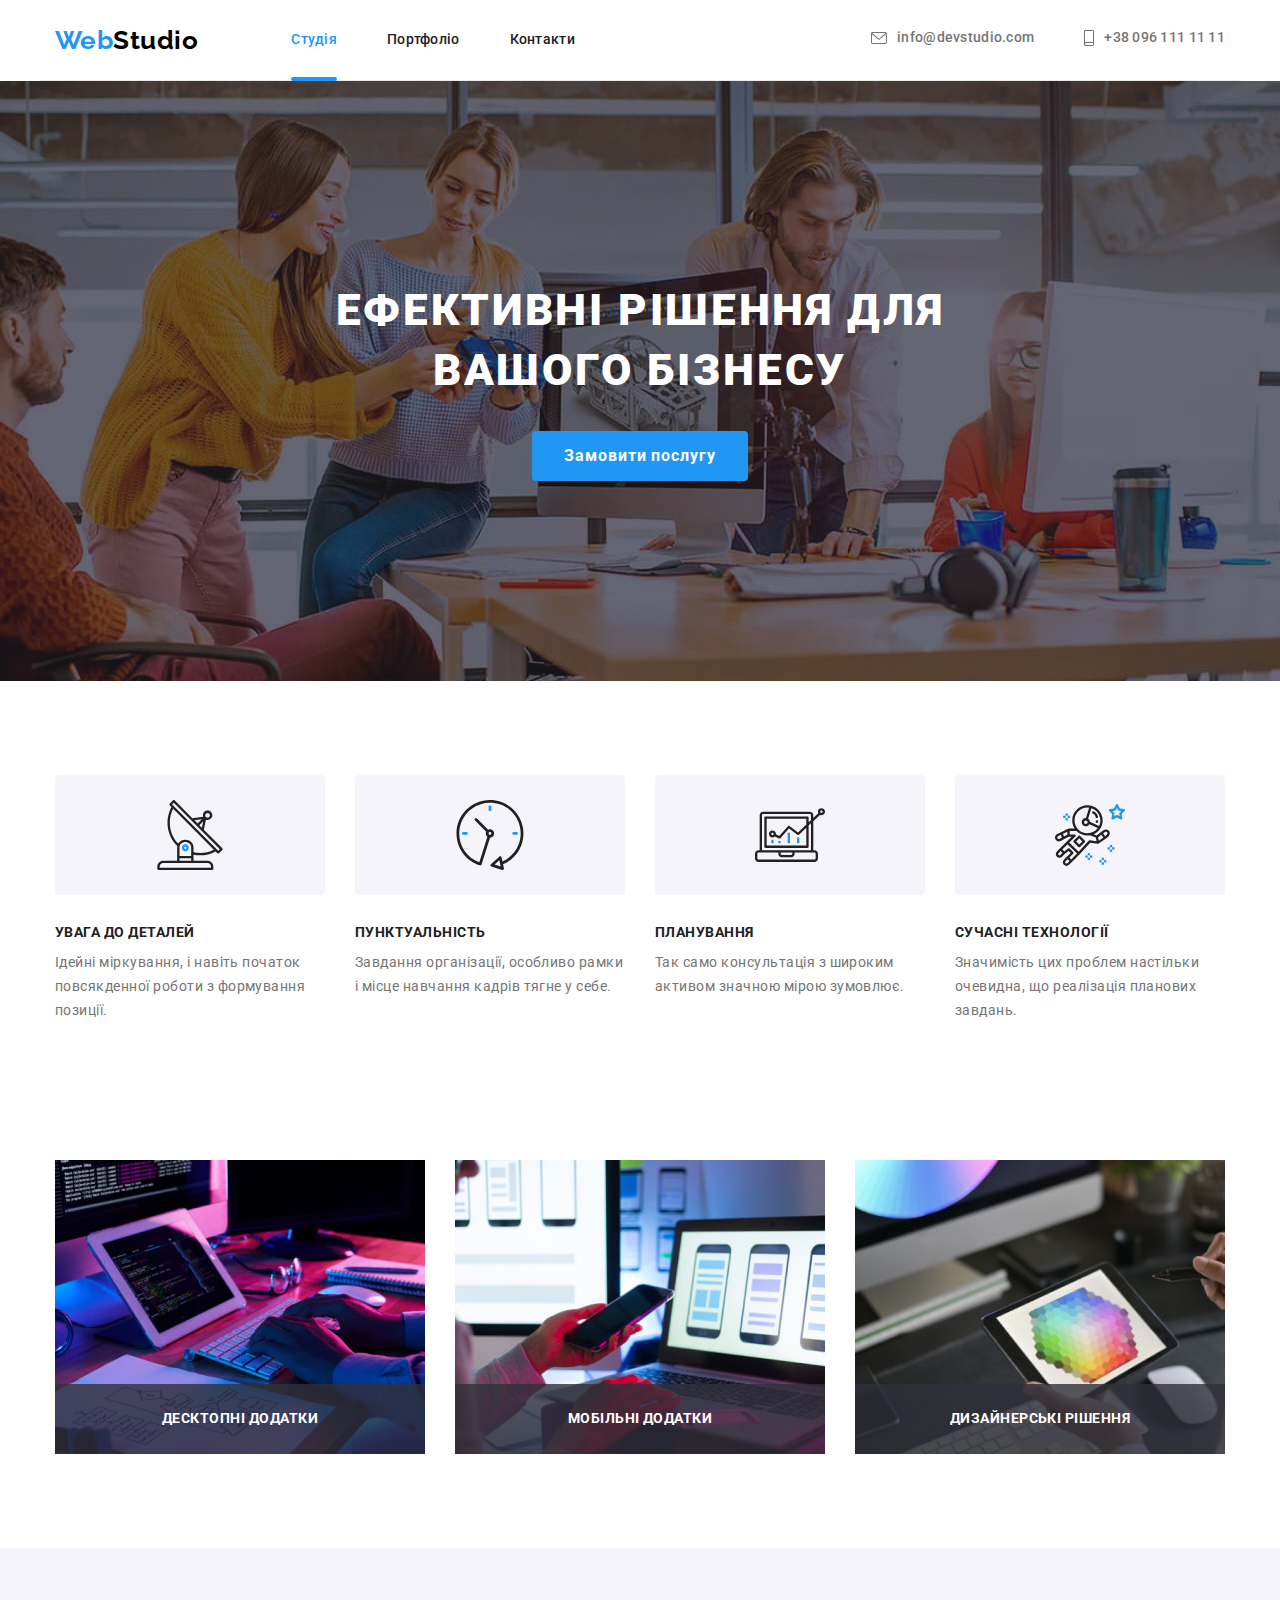
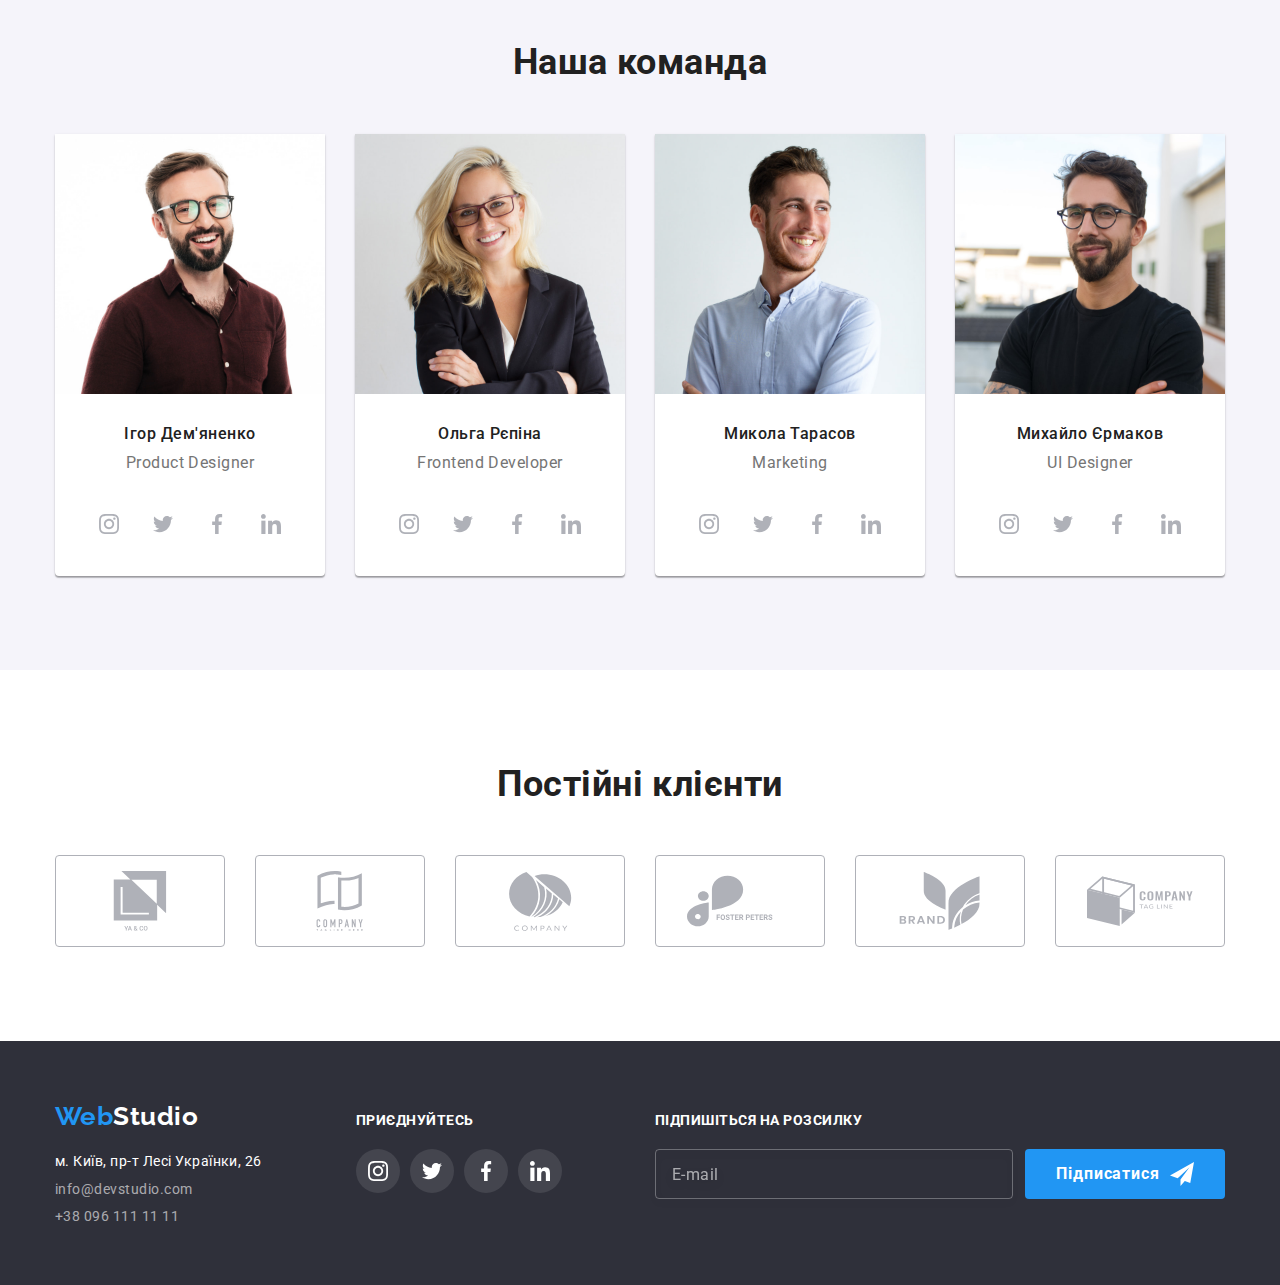
==== commit a0eaa293: "BEM" ====
--- a/index.html
+++ b/index.html
@@ -21,32 +21,32 @@
 <body>
   <!-- Header -->
   <header class="header">
-    <div class="container header-flex-container">
+    <div class="container header__container">
     <!-- Logo in header -->
-    <a class="header-logo" href="index.html">
-      <span class="header-logo-text-web">Web</span><span class="header-logo-text-studio">Studio</span>
+    <a class="logo header__logo" href="index.html">
+      Web<span class="logo--text-dark">Studio</span>
     </a>
     <!-- Menu Nav -->
-    <nav>
-      <ul class="navigation-items">
-        <li class="navigation-item"><a class="navigation-item-link active-page" href="index.html">Студія</a></li>
-        <li class="navigation-item"><a class="navigation-item-link" href="portfolio.html">Портфоліо</a></li>
-        <li class="navigation-item"><a class="navigation-item-link" href="">Контакти</a></li>
+    <nav class="nav">
+      <ul class="nav__list">
+        <li class="nav__item"><a class="nav__link nav--active-page" href="index.html">Студія</a></li>
+        <li class="nav__item"><a class="nav__link" href="portfolio.html">Портфоліо</a></li>
+        <li class="nav__item"><a class="nav__link" href="">Контакти</a></li>
       </ul>
     </nav>
     <!-- Contacts in header -->
     <ul class="header-contacts">
-      <li class="header-contact-item">
-        <a class="header-contact" href="mailto:info@devstudio.com">
-          <svg class="header-contact-icon" width="16px" height="12px">
+      <li class="header-contacts__item">
+        <a class="header-contacts__link" href="mailto:info@devstudio.com">
+          <svg class="header-contacts__icon" width="16px" height="12px">
             <use href="./images/icons.svg#icon-envelope"></use>
           </svg>
           info@devstudio.com
         </a>
       </li>
-      <li class="header-contact-item">
-        <a class="header-contact" href="tel:+380961111111">
-          <svg class="header-contact-icon" width="10px" height="16px">
+      <li class="header-contacts__item">
+        <a class="header-contacts__link" href="tel:+380961111111">
+          <svg class="header-contacts__icon" width="10px" height="16px">
             <use href="./images/icons.svg#icon-smartphone"></use>
           </svg>
           +38 096 111 11 11
@@ -59,53 +59,53 @@
     <!-- Hero -->
     <section class="hero">
       <div class="container">
-        <h1 class="hero-title">Ефективні рішення для вашого бізнесу</h1>
-        <button class="hero-button" type="button" data-modal-open>Замовити послугу</button>
+        <h1 class="hero__title">Ефективні рішення для вашого бізнесу</h1>
+        <button class="hero__button" type="button" data-modal-open>Замовити послугу</button>
       </div>
     </section>
     <!-- features -->
     <section class="section features">
       <div class="container">
-        <ul class="features-items">
-          <li class="feature-item">
-            <div class="feature-item-icon-container">
+        <ul class="features__list">
+          <li class="features__item">
+            <div class="features__icon-container">
               <svg width="70px" height="70px">
                 <use href="./images/icons.svg#icon-antenna">
               </use>
             </svg>
             </div>
-            <h3 class="feature-title">Увага до деталей</h3>
-            <p class="features-description">Ідейні міркування, і навіть початок повсякденної роботи з формування позиції.</p>
-          </li>
-          <li class="feature-item">
-            <div class="feature-item-icon-container">
+            <h3 class="features__title">Увага до деталей</h3>
+            <p class="features__description">Ідейні міркування, і навіть початок повсякденної роботи з формування позиції.</p>
+          </li>
+          <li class="features__item">
+            <div class="features__icon-container">
               <svg width="70px" height="70px">
                 <use href="./images/icons.svg#icon-clock">
               </use>
             </svg>
             </div>
-            <h3 class="feature-title">Пунктуальність</h3>
-            <p class="features-description">Завдання організації, особливо рамки і місце навчання кадрів тягне у себе.</p>
-          </li>
-          <li class="feature-item">
-            <div class="feature-item-icon-container">
+            <h3 class="features__title">Пунктуальність</h3>
+            <p class="features__description">Завдання організації, особливо рамки і місце навчання кадрів тягне у себе.</p>
+          </li>
+          <li class="features__item">
+            <div class="features__icon-container">
               <svg width="70px" height="70px">
                 <use href="./images/icons.svg#icon-diagram">
               </use>
             </svg>
             </div>
-            <h3 class="feature-title">Планування</h3>
-            <p class="features-description">Так само консультація з широким активом значною мірою зумовлює.</p>
-          </li>
-          <li class="feature-item">
-            <div class="feature-item-icon-container">
+            <h3 class="features__title">Планування</h3>
+            <p class="features__description">Так само консультація з широким активом значною мірою зумовлює.</p>
+          </li>
+          <li class="features__item">
+            <div class="features__icon-container">
               <svg width="70px" height="70px">
                 <use href="./images/icons.svg#icon-astronaut">
               </use>
             </svg>
             </div>
-            <h3 class="feature-title">Сучасні технології</h3>
-            <p class="features-description">Значимість цих проблем настільки очевидна, що реалізація планових завдань.</p>
+            <h3 class="features__title">Сучасні технології</h3>
+            <p class="features__description">Значимість цих проблем настільки очевидна, що реалізація планових завдань.</p>
           </li>
         </ul>
       </div>
@@ -113,24 +113,24 @@
     <!-- Work -->
     <section class="section work">
       <div class="container">
-        <h2 class="work-title">Чим ми займаємося</h2>
-          <ul class="work-items">
-            <li class="work-item">
-              <img class="work-item-img" src="images/general/close-up-image-programer-working-his-desk-office.jpg" alt="крупним планом зображення програміста, який працює на робочому столі в офісі" width="370">
-              <div class="work-item-label">
-                <h3 class="work-item-label-title">Десктопні додатки</h3>
+        <h2 class="work__label-title">Чим ми займаємося</h2>
+          <ul class="work__list">
+            <li class="work__item">
+              <img class="work__img" src="images/general/close-up-image-programer-working-his-desk-office.jpg" alt="крупним планом зображення програміста, який працює на робочому столі в офісі" width="370">
+              <div class="work__label">
+                <h3 class="work__label-title">Десктопні додатки</h3>
               </div>
             </li>
-            <li class="work-item">
-              <img class="work-item-img" src="images/general/web-ui-designers-are-developing-application-smartphones-team-creators-is-working-interface-mobile-phones.jpg" alt="дизайнери веб-інтерфейсу розробляють програми для смартфонів, команда творців працює над інтерфейсом мобільних телефонів" width="370">
-              <div class="work-item-label">
-                <h3 class="work-item-label-title">Мобільні додатки</h3>
+            <li class="work__item">
+              <img class="work__img" src="images/general/web-ui-designers-are-developing-application-smartphones-team-creators-is-working-interface-mobile-phones.jpg" alt="дизайнери веб-інтерфейсу розробляють програми для смартфонів, команда творців працює над інтерфейсом мобільних телефонів" width="370">
+              <div class="work__label">
+                <h3 class="work__label-title">Мобільні додатки</h3>
               </div>
             </li>
-            <li class="work-item">
-              <img class="work-item-img" src="images/general/creative-artist-web-design-with-working-colour-selection-graphic-tablet.jpg" alt="творчий художник веб-дизайн із робочим графічним планшетом із вибором кольорів" width="370">
-              <div class="work-item-label">
-                <h3 class="work-item-label-title">Дизайнерські рішення</h3>
+            <li class="work__item">
+              <img class="work__img" src="images/general/creative-artist-web-design-with-working-colour-selection-graphic-tablet.jpg" alt="творчий художник веб-дизайн із робочим графічним планшетом із вибором кольорів" width="370">
+              <div class="work__label">
+                <h3 class="work__label-title">Дизайнерські рішення</h3>
               </div>
             </li>
           </ul>
@@ -139,142 +139,142 @@
     <!-- Team -->
     <section class="section team">
       <div class="container">
-        <h2 class="team-title">Наша команда</h2>
-          <ul class="team-items">
-            <li class="team-item">
-                <img class="team-item-img" src="images/general/Ihor-Dem'yanenko.jpg" alt="Ігор Дем'яненко" width="270">
-                <h3 class="name">Ігор Дем'яненко</h3>
-                <p class="position">Product Designer</p>
+        <h2 class="team__title">Наша команда</h2>
+          <ul class="team__list">
+            <li class="team__item">
+                <img class="team__img" src="images/general/Ihor-Dem'yanenko.jpg" alt="Ігор Дем'яненко" width="270">
+                <h3 class="team__name">Ігор Дем'яненко</h3>
+                <p class="team__position">Product Designer</p>
                 <ul class="socials-list">
-                  <li class="socials-item">
-                    <a href="" class="socials-link">
-                      <svg class="socials-icon" width="20px" height="20px">
+                  <li class="socials-list__item">
+                    <a href="" class="socials-list__link">
+                      <svg class="socials-list__icon" width="20px" height="20px">
                         <use href="./images/icons.svg#icon-instagram"></use>
                       </svg>
                     </a>
                   </li>
-                  <li class="socials-item">
-                    <a href="" class="socials-link">
-                      <svg class="socials-icon" width="20px" height="20px">
+                  <li class="socials-list__item">
+                    <a href="" class="socials-list__link">
+                      <svg class="socials-list__icon" width="20px" height="20px">
                         <use href="./images/icons.svg#icon-twitter"></use>
                       </svg>
                     </a>
                   </li>
-                  <li class="socials-item">
-                    <a href="" class="socials-link">
-                      <svg class="socials-icon" width="20px" height="20px">
+                  <li class="socials-list__item">
+                    <a href="" class="socials-list__link">
+                      <svg class="socials-list__icon" width="20px" height="20px">
                         <use href="./images/icons.svg#icon-facebook"></use>
                       </svg>
                     </a>
                   </li>
-                  <li class="socials-item">
-                    <a href="" class="socials-link">
-                      <svg class="socials-icon" width="20px" height="20px">
+                  <li class="socials-list__item">
+                    <a href="" class="socials-list__link">
+                      <svg class="socials-list__icon" width="20px" height="20px">
                         <use href="./images/icons.svg#icon-linkedin"></use>
                       </svg>
                     </a>
                   </li>
                 </ul>            
               </li>
-            <li class="team-item">
-                <img class="team-item-img" src="images/general/Olʹha-Ryepina.jpg" alt="Ольга Рєпіна" width="270">
-                <h3 class="name">Ольга Рєпіна</h3>
-                <p class="position">Frontend Developer</p>
+            <li class="team__item">
+                <img class="team__img" src="images/general/Olʹha-Ryepina.jpg" alt="Ольга Рєпіна" width="270">
+                <h3 class="team__name">Ольга Рєпіна</h3>
+                <p class="team__position">Frontend Developer</p>
                 <ul class="socials-list">
-                  <li class="socials-item">
-                    <a href="" class="socials-link">
-                      <svg class="socials-icon" width="20px" height="20px">
+                  <li class="socials-list__item">
+                    <a href="" class="socials-list__link">
+                      <svg class="socials-list__icon" width="20px" height="20px">
                         <use href="./images/icons.svg#icon-instagram"></use>
                       </svg>
                     </a>
                   </li>
-                  <li class="socials-item">
-                    <a href="" class="socials-link">
-                      <svg class="socials-icon" width="20px" height="20px">
+                  <li class="socials-list__item">
+                    <a href="" class="socials-list__link">
+                      <svg class="socials-list__icon" width="20px" height="20px">
                         <use href="./images/icons.svg#icon-twitter"></use>
                       </svg>
                     </a>
                   </li>
-                  <li class="socials-item">
-                    <a href="" class="socials-link">
-                      <svg class="socials-icon" width="20px" height="20px">
+                  <li class="socials-list__item">
+                    <a href="" class="socials-list__link">
+                      <svg class="socials-list__icon" width="20px" height="20px">
                         <use href="./images/icons.svg#icon-facebook"></use>
                       </svg>
                     </a>
                   </li>
-                  <li class="socials-item">
-                    <a href="" class="socials-link">
-                      <svg class="socials-icon" width="20px" height="20px">
+                  <li class="socials-list__item">
+                    <a href="" class="socials-list__link">
+                      <svg class="socials-list__icon" width="20px" height="20px">
                         <use href="./images/icons.svg#icon-linkedin"></use>
                       </svg>
                     </a>
                   </li>
                 </ul>
             </li>
-            <li class="team-item">
-                <img class="team-item-img" src="images/general/Mykola-Tarasov.jpg" alt="Микола Тарасов" width="270">
-                <h3 class="name">Микола Тарасов</h3>
-                <p class="position">Marketing</p>
+            <li class="team__item">
+                <img class="team__img" src="images/general/Mykola-Tarasov.jpg" alt="Микола Тарасов" width="270">
+                <h3 class="team__name">Микола Тарасов</h3>
+                <p class="team__position">Marketing</p>
                 <ul class="socials-list">
-                  <li class="socials-item">
-                    <a href="" class="socials-link">
-                      <svg class="socials-icon" width="20px" height="20px">
+                  <li class="socials-list__item">
+                    <a href="" class="socials-list__link">
+                      <svg class="socials-list__icon" width="20px" height="20px">
                         <use href="./images/icons.svg#icon-instagram"></use>
                       </svg>
                     </a>
                   </li>
-                  <li class="socials-item">
-                    <a href="" class="socials-link">
-                      <svg class="socials-icon" width="20px" height="20px">
+                  <li class="socials-list__item">
+                    <a href="" class="socials-list__link">
+                      <svg class="socials-list__icon" width="20px" height="20px">
                         <use href="./images/icons.svg#icon-twitter"></use>
                       </svg>
                     </a>
                   </li>
-                  <li class="socials-item">
-                    <a href="" class="socials-link">
-                      <svg class="socials-icon" width="20px" height="20px">
+                  <li class="socials-list__item">
+                    <a href="" class="socials-list__link">
+                      <svg class="socials-list__icon" width="20px" height="20px">
                         <use href="./images/icons.svg#icon-facebook"></use>
                       </svg>
                     </a>
                   </li>
-                  <li class="socials-item">
-                    <a href="" class="socials-link">
-                      <svg class="socials-icon" width="20px" height="20px">
+                  <li class="socials-list__item">
+                    <a href="" class="socials-list__link">
+                      <svg class="socials-list__icon" width="20px" height="20px">
                         <use href="./images/icons.svg#icon-linkedin"></use>
                       </svg>
                     </a>
                   </li>
                 </ul>
             </li>
-            <li class="team-item">
-                <img class="team-item-img" src="images/general/Mykhaylo-Yermakov.jpg" alt="Михайло Єрмаков" width="270">
-                <h3 class="name">Михайло Єрмаков</h3>
-                <p class="position">UI Designer</p>
+            <li class="team__item">
+                <img class="team__img" src="images/general/Mykhaylo-Yermakov.jpg" alt="Михайло Єрмаков" width="270">
+                <h3 class="team__name">Михайло Єрмаков</h3>
+                <p class="team__position">UI Designer</p>
                 <ul class="socials-list">
-                  <li class="socials-item">
-                    <a href="" class="socials-link">
-                      <svg class="socials-icon" width="20px" height="20px">
+                  <li class="socials-list__item">
+                    <a href="" class="socials-list__link">
+                      <svg class="socials-list__icon" width="20px" height="20px">
                         <use href="./images/icons.svg#icon-instagram"></use>
                       </svg>
                     </a>
                   </li>
-                  <li class="socials-item">
-                    <a href="" class="socials-link">
-                      <svg class="socials-icon" width="20px" height="20px">
+                  <li class="socials-list__item">
+                    <a href="" class="socials-list__link">
+                      <svg class="socials-list__icon" width="20px" height="20px">
                         <use href="./images/icons.svg#icon-twitter"></use>
                       </svg>
                     </a>
                   </li>
-                  <li class="socials-item">
-                    <a href="" class="socials-link">
-                      <svg class="socials-icon" width="20px" height="20px">
+                  <li class="socials-list__item">
+                    <a href="" class="socials-list__link">
+                      <svg class="socials-list__icon" width="20px" height="20px">
                         <use href="./images/icons.svg#icon-facebook"></use>
                       </svg>
                     </a>
                   </li>
-                  <li class="socials-item">
-                    <a href="" class="socials-link">
-                      <svg class="socials-icon" width="20px" height="20px">
+                  <li class="socials-list__item">
+                    <a href="" class="socials-list__link">
+                      <svg class="socials-list__icon" width="20px" height="20px">
                         <use href="./images/icons.svg#icon-linkedin"></use>
                       </svg>
                     </a>
@@ -287,46 +287,46 @@
     <!-- Customers -->
     <section class="section customers">
       <div class="container">
-        <h2 class="customers-title">Постійні клієнти</h2>
-        <ul class="customers-list">
-          <li class="customer-item">
-            <a href="" class="customer-link">
-              <svg class="customer-icon" width="106px" height="60px">
+        <h2 class="customers__title">Постійні клієнти</h2>
+        <ul class="customers__list">
+          <li class="customer__item">
+            <a href="" class="customer__link">
+              <svg class="customes__icon" width="106px" height="60px">
                 <use href="./images/icons.svg#icon-company-1"></use>
               </svg>
             </a>
           </li>
-          <li class="customer-item">
-            <a href="" class="customer-link">
-              <svg class="customer-icon" width="106px" height="60px">
+          <li class="customer__item">
+            <a href="" class="customer__link">
+              <svg class="customes__icon" width="106px" height="60px">
                 <use href="./images/icons.svg#icon-company-2"></use>
               </svg>
             </a>
           </li>
-          <li class="customer-item">
-            <a href="" class="customer-link">
-              <svg class="customer-icon" width="106px" height="60px">
+          <li class="customer__item">
+            <a href="" class="customer__link">
+              <svg class="customes__icon" width="106px" height="60px">
                 <use href="./images/icons.svg#icon-company-3"></use>
               </svg>
             </a>
           </li>
-          <li class="customer-item">
-            <a href="" class="customer-link">
-              <svg class="customer-icon" width="106px" height="60px">
+          <li class="customer__item">
+            <a href="" class="customer__link">
+              <svg class="customes__icon" width="106px" height="60px">
                 <use href="./images/icons.svg#icon-company-4"></use>
               </svg>
             </a>
           </li>
-          <li class="customer-item">
-            <a href="" class="customer-link">
-              <svg class="customer-icon" width="106px" height="60px">
+          <li class="customer__item">
+            <a href="" class="customer__link">
+              <svg class="customes__icon" width="106px" height="60px">
                 <use href="./images/icons.svg#icon-company-5"></use>
               </svg>
             </a>
           </li>
-          <li class="customer-item">
-            <a href="" class="customer-link">
-              <svg class="customer-icon" width="106px" height="60px">
+          <li class="customer__item">
+            <a href="" class="customer__link">
+              <svg class="customes__icon" width="106px" height="60px">
                 <use href="./images/icons.svg#icon-company-6"></use>
               </svg>
             </a>
@@ -337,49 +337,49 @@
   </main>
   <!-- Footer -->
   <footer class="footer">
-    <div class="container footer-contaiter">
+    <div class="container footer__contaiter">
       <div class="logo-and-adress">
       <!-- Logo in footer -->
-      <a class="footer-logo" href="index.html">
-        <span class="footer-logo-text-web">Web</span><span class="footer-logo-text-studio">Studio</span>
+      <a class="logo footer-logo" href="index.html">
+        Web<span class="logo--text-light">Studio</span>
       </a>
       <!-- Footer address -->
       <address>
-        <ul class="adress-items">
-          <li class="adress-item"><a class="company-address" href="https://goo.gl/maps/HFRotfu45Rd6xeX8A" target="_blank" rel="noreferrer noopener">м. Київ, пр-т Лесі Українки, 26</a></li>
-          <li class="adress-item"><a class="contact-footer" href="mailto:info@devstudio.com">info@devstudio.com</a></li>
-          <li class="adress-item"><a class="contact-footer" href="tel:+380961111111">+38 096 111 11 11</a></li>
+        <ul class="contacts-list">
+          <li class="contacts-list__item"><a class="contacts-list__link contacts-list__link--address" href="https://goo.gl/maps/HFRotfu45Rd6xeX8A" target="_blank" rel="noreferrer noopener">м. Київ, пр-т Лесі Українки, 26</a></li>
+          <li class="contacts-list__item"><a class="contacts-list__link" href="mailto:info@devstudio.com">info@devstudio.com</a></li>
+          <li class="contacts-list__item"><a class="contacts-list__link" href="tel:+380961111111">+38 096 111 11 11</a></li>
         </ul>
       </address>
       </div>
       <!-- Footer socials -->
       <div class="footer-socials">
-        <h2 class="footer-socials-title">Приєднуйтесь</h2>
-        <ul class="footer-socials-list">
-          <li class="footer-socials-item">
-            <a href="" class="footer-socials-link">
-              <svg class="footer-socials-icon" width="20px" height="20px">
+        <h2 class="footer-socials__title">Приєднуйтесь</h2>
+        <ul class="socials-list">
+          <li class="socials-list__item">
+            <a href="" class="socials-list__link socials-list__link--footer">
+              <svg class="socials-list__icon socials-list__icon--footer" width="20px" height="20px">
                 <use href="./images/icons.svg#icon-instagram"></use>
               </svg>
             </a>
           </li>
-          <li class="footer-socials-item">
-            <a href="" class="footer-socials-link">
-              <svg class="footer-socials-icon" width="20px" height="20px">
+          <li class="socials-list__item">
+            <a href="" class="socials-list__link socials-list__link--footer">
+              <svg class="socials-list__icon socials-list__icon--footer" width="20px" height="20px">
                 <use href="./images/icons.svg#icon-twitter"></use>
               </svg>
             </a>
           </li>
-          <li class="footer-socials-item">
-            <a href="" class="footer-socials-link">
-              <svg class="footer-socials-icon" width="20px" height="20px">
+          <li class="socials-list__item">
+            <a href="" class="socials-list__link socials-list__link--footer">
+              <svg class="socials-list__icon socials-list__icon--footer" width="20px" height="20px">
                 <use href="./images/icons.svg#icon-facebook"></use>
               </svg>
             </a>
           </li>
-          <li class="footer-socials-item">
-            <a href="" class="footer-socials-link">
-              <svg class="footer-socials-icon" width="20px" height="20px">
+          <li class="socials-list__item">
+            <a href="" class="socials-list__link socials-list__link--footer">
+              <svg class="socials-list__icon socials-list__icon--footer" width="20px" height="20px">
                 <use href="./images/icons.svg#icon-linkedin"></use>
               </svg>
             </a>
@@ -388,12 +388,12 @@
       </div>
       <!-- Footer subscribe -->
       <form class="subscribe" name="subscribe" autocomplete="on">
-        <h2 class="subscribe-title">Підпишіться на розсилку</h2>
-        <div class="subscribe-box-input">
-          <input class="subscribe-input" type="email" name="email" placeholder="E-mail">
-          <button class="subscribe-btn" type="submit">
+        <h2 class="subscribe__title">Підпишіться на розсилку</h2>
+        <div class="subscribe__box">
+          <input class="subscribe__input" type="email" name="email" placeholder="E-mail">
+          <button class="subscribe__btn" type="submit">
             Підписатися
-            <svg class="subscribe-icon" width="24px" height="24px" >
+            <svg class="subscribe__icon" width="24px" height="24px" >
               <use href="./images/icons.svg#icon-send"></use>
             </svg>
           </button>
@@ -404,42 +404,42 @@
   <!-- Modal window -->
   <div class="backdrop is-hidden" data-modal>
     <div class="modal">
-      <button class="modal-btn" type="button" data-modal-close>
-        <svg class="modal-btn-icon" width="18px" height="18px">
+      <button class="modal__btn" type="button" data-modal-close>
+        <svg class="modal__icon" width="18px" height="18px">
           <use href="./images/icons.svg#icon-close-back">
           </use>
         </svg>
       </button>
       <form class="modal-form">
-        <strong class="modal-form-title">Залиште свої дані, ми вам передзвонимо</strong>
-        <label class="modal-form-label" for="user-name">Ім'я</label>
-        <div class="modal-form-group">
-          <input class="modal-form-input" type="text" name="user-name" id="user-name">
-          <svg class="modal-form-icon" width="18px" height="18px">
+        <strong class="modal-form__title">Залиште свої дані, ми вам передзвонимо</strong>
+        <label class="modal-form__label" for="user-name">Ім'я</label>
+        <div class="modal-form__group">
+          <input class="modal-form__input" type="text" name="user-name" id="user-name">
+          <svg class="modal-form__icon" width="18px" height="18px">
             <use href="./images/icons.svg#icon-user"></use>
           </svg>
         </div>
-        <label class="modal-form-label" for="phone">Телефон</label>
-        <div class="modal-form-group">
-          <input class="modal-form-input" type="tel" name="phone" id="phone">
-          <svg class="modal-form-icon" width="18px" height="18px">
+        <label class="modal-form__label" for="phone">Телефон</label>
+        <div class="modal-form__group">
+          <input class="modal-form__input" type="tel" name="phone" id="phone">
+          <svg class="modal-form__icon" width="18px" height="18px">
             <use href="./images/icons.svg#icon-phone"></use>
           </svg>
         </div>
-        <label class="modal-form-label" for="email">Пошта</label>
-        <div class="modal-form-group">
-          <input class="modal-form-input" type="email" name="email" id="email">
-          <svg class="modal-form-icon" width="18px" height="18px">
+        <label class="modal-form__label" for="email">Пошта</label>
+        <div class="modal-form__group">
+          <input class="modal-form__input" type="email" name="email" id="email">
+          <svg class="modal-form__icon" width="18px" height="18px">
             <use href="./images/icons.svg#icon-email"></use>
           </svg>
         </div>
-        <label class="modal-form-label" for="comment">Коментар</label>
-        <textarea class="modal-form-comment" name="comment" id="comment" cols="" rows="10" placeholder="Введіть текст"></textarea>
-        <label class="modal-form-agreement">
-          <input class="modal-form-checkbox" type="checkbox" name="checkbox">
-          <span class="modal-form-agreement-text">Погоджуюся з розсилкою та приймаю <a class="modal-form-link" href="">Умови договору</a></span>
+        <label class="modal-form__label" for="comment">Коментар</label>
+        <textarea class="modal-form__comment" name="comment" id="comment" cols="" rows="10" placeholder="Введіть текст"></textarea>
+        <label class="modal-form__agreement">
+          <input class="modal-form__checkbox" type="checkbox" name="checkbox">
+          <span class="modal-form__agreement-text">Погоджуюся з розсилкою та приймаю <a class="modal-form__link" href="">Умови договору</a></span>
         </label>
-        <button class="modal-btn-send" type="submit">
+        <button class="modal-form__btn" type="submit">
             Відправити
           </button>
       </form>
--- a/css/styles.css
+++ b/css/styles.css
@@ -39,14 +39,11 @@
   padding-right: 15px;
   padding-left: 15px;
   margin: 0 auto;
-
-  /* outline: 2px solid tomato; */
 }
 
 .section {
   padding-top: 94px;
   padding-bottom: 94px;
-  /* outline: 2px solid green; */
 }
 
 /* Heder styles */
@@ -54,42 +51,44 @@
   background-color: var(--main-background-color);
 }
 
-.header-flex-container {
+.header__container {
   display: flex;
   align-items: center;
   border-bottom: 1px solid #ececec;
 }
 
-/* Heder-logo styles */
-.header-logo {
-  margin-right: 93px;
-
+/* Logo styles */
+.logo {
   font-family: Raleway;
   font-weight: 700;
   font-size: 26px;
   line-height: 1.19;
-  text-decoration: none;
-}
-
-.header-logo-text-web {
   color: var(--accent-color);
 }
 
-.header-logo-text-studio {
+.header__logo {
+  margin-right: 93px;
+}
+
+.logo--text-dark {
   color: #000;
 }
 
+.logo--text-light {
+  color: #fff;
+}
+
 /* Navigation menu style */
 
-.navigation-items {
-  display: flex;
-}
-
-.navigation-item:not(:last-child) {
+.nav__list {
+  display: flex;
+}
+
+.nav__item:not(:last-child) {
   margin-right: 50px;
 }
 
-.navigation-item-link {
+.nav__link {
   position: relative;
 
   display: block;
@@ -101,19 +100,18 @@
   line-height: 1.14;
   letter-spacing: 0.02em;
   color: var(--primery-text-color);
-  text-decoration: none;
 
   transition-property: color;
   transition-duration: 250ms;
   transition-timing-function: cubic-bezier(0.4, 0, 0.2, 1);
 }
 
-.navigation-item-link:hover,
-.navigation-item-link:focus {
+.nav__link:hover,
+.nav__link:focus {
   color: var(--accent-color);
 }
 
-.active-page::after {
+.nav--active-page::after {
   content: '';
 
   position: absolute;
@@ -126,13 +124,8 @@
   background-color: var(--accent-color);
 }
 
-.active-page {
-  font-weight: 500;
-  font-size: 14px;
-  line-height: 1.14;
-  letter-spacing: 0.02em;
+.nav--active-page {
   color: var(--accent-color);
-  text-decoration: none;
 }
 
 /* Contacts in header styles */
@@ -142,7 +135,7 @@
   margin-left: auto;
 }
 
-.header-contact {
+.header-contacts__link {
   display: inline-flex;
 
   font-weight: 500;
@@ -158,16 +151,16 @@
   transition-timing-function: cubic-bezier(0.4, 0, 0.2, 1);
 }
 
-.header-contact-item:not(:last-child) {
+.header-contacts__item:not(:last-child) {
   margin-right: 50px;
 }
 
-.header-contact:hover,
-.header-contact:focus {
+.header-contacts__link:hover,
+.header-contacts__link:focus {
   color: var(--accent-color);
 }
 
-.header-contact-icon {
+.header-contacts__icon {
   margin-right: 10px;
 
   fill: currentColor;
@@ -198,7 +191,7 @@
   background-position: center;
 }
 
-.hero-title {
+.hero__title {
   min-height: 120px;
   width: 696px;
   margin-right: auto;
@@ -214,7 +207,7 @@
   color: #ffffff;
 }
 
-.hero-button {
+.hero__button {
   display: block;
   margin-right: auto;
   margin-left: auto;
@@ -242,22 +235,22 @@
   transition-timing-function: cubic-bezier(0.4, 0, 0.2, 1);
 }
 
-.hero-button:hover {
+.hero__button:hover {
   background-color: #188ce8;
 }
 
 /* Section futures styles */
 
-.features-items {
+.features__list {
   display: flex;
   gap: 30px;
 }
 
-.feature-item {
+.features__item {
   width: 270px;
 }
 
-.feature-item-icon-container {
+.features__icon-container {
   margin-bottom: 30px;
 
   display: flex;
@@ -270,7 +263,7 @@
   border-radius: 4px;
 }
 
-.feature-title {
+.features__title {
   margin-bottom: 10px;
 
   font-size: 14px;
@@ -278,7 +271,7 @@
   text-transform: uppercase;
 }
 
-.features-description {
+.features__description {
   font-size: 14px;
   line-height: 1.71;
   color: var(--secondary-text-color);
@@ -290,7 +283,7 @@
   padding-top: 0;
 }
 
-.work-title {
+.work__title {
   margin-bottom: 50px;
 
   font-size: 36px;
@@ -298,20 +291,20 @@
   text-align: center;
 }
 
-.work-items {
+.work__list {
   display: flex;
   gap: 30px;
 }
 
-.work-item {
+.work__item {
   position: relative;
 }
 
-.work-item-img {
+.work__img {
   display: block;
 }
 
-.work-item-label {
+.work__label {
   position: absolute;
   bottom: 0;
   left: 0;
@@ -322,7 +315,7 @@
   background-color: rgba(47, 48, 58, 0.8);
 }
 
-.work-item-label-title {
+.work__label-title {
   padding-top: 27px;
 
   font-size: 14px;
@@ -339,7 +332,7 @@
   background-color: #f5f4fa;
 }
 
-.team-title {
+.team__title {
   margin-bottom: 50px;
 
   font-size: 36px;
@@ -347,12 +340,12 @@
   text-align: center;
 }
 
-.team-items {
+.team__list {
   display: flex;
   gap: 30px;
 }
 
-.team-item {
+.team__item {
   background-color: var(--main-background-color);
 
   box-shadow: 0px 1px 3px rgba(0, 0, 0, 0.12), 0px 1px 1px rgba(0, 0, 0, 0.14),
@@ -360,14 +353,14 @@
   border-radius: 0px 0px 4px 4px;
 }
 
-.team-item-img {
+.team__img {
   display: block;
   margin-bottom: 30px;
 }
 
 /* Cards with photos, names and titles of professions */
 
-.name {
+.team__name {
   margin-bottom: 10px;
 
   font-weight: 500;
@@ -376,7 +369,7 @@
   text-align: center;
 }
 
-.position {
+.team__position {
   margin-bottom: 30px;
 
   font-size: 16px;
@@ -396,7 +389,7 @@
   height: 44px;
 }
 
-.socials-link {
+.socials-list__link {
   display: flex;
   justify-content: center;
   align-items: center;
@@ -413,13 +406,13 @@
   transition-timing-function: cubic-bezier(0.4, 0, 0.2, 1);
 }
 
-.socials-link:hover,
-.socials-link:focus {
+.socials-list__link:hover,
+.socials-list__link:focus {
   background-color: var(--accent-color);
   color: #fff;
 }
 
-.socials-icon {
+.socials-list__icon {
   fill: currentColor;
 
   transition-property: fill;
@@ -429,7 +422,7 @@
 
 /* Section customers styles*/
 
-.customers-title {
+.customers__title {
   margin-bottom: 50px;
 
   font-size: 36px;
@@ -438,13 +431,13 @@
   color: var(--primery-text-color);
 }
 
-.customers-list {
+.customers__list {
   display: flex;
   justify-content: center;
   gap: 30px;
 }
 
-.customer-link {
+.customer__link {
   display: flex;
   justify-content: center;
   align-items: center;
@@ -461,13 +454,13 @@
   transition-timing-function: cubic-bezier(0.4, 0, 0.2, 1);
 }
 
-.customer-link:hover,
-.customer-link:focus {
+.customer__link:hover,
+.customer__link:focus {
   color: var(--accent-color);
   border-color: var(--accent-color);
 }
 
-.customer-icon {
+.customes__icon {
   fill: currentColor;
 
   transition-property: fill;
@@ -483,7 +476,7 @@
   background-color: var(--secondary-background-color);
 }
 
-.footer-contaiter {
+.footer__contaiter {
   display: flex;
 }
 
@@ -497,65 +490,32 @@
 .footer-logo {
   display: block;
   margin-bottom: 20px;
-
-  text-decoration: none;
-}
-
-.footer-logo-text-web,
-.footer-logo-text-studio {
-  font-family: "Raleway";
-  font-weight: 700;
-  font-size: 26px;
-  line-height: 1.19;
-}
-
-.footer-logo-text-web {
-  color: var(--accent-color);
-}
-
-.footer-logo-text-studio {
-  color: #fff;
 }
 
 /* Footer adress */
 
-.adress-item:not(:last-child) {
+.contacts-list__item:not(:last-child) {
   margin-bottom: 9px;
 }
 
-.company-address {
-  font-style: normal;
-  font-weight: 400;
-  font-size: 14px;
-  line-height: 1.17;
-  color: #ffffff;
-  text-decoration: none;
-
-  transition-property: color;
-  transition-duration: 250ms;
-  transition-timing-function: cubic-bezier(0.4, 0, 0.2, 1);
-}
-
-.company-address:hover,
-.company-address:focus {
-  color: var(--accent-color);
-}
-
-.contact-footer {
+.contacts-list__link {
   font-style: normal;
   font-weight: 400;
   font-size: 14px;
   line-height: 1.17;
   color: rgba(255, 255, 255, 0.6);
-  text-decoration: none;
 
   transition-property: color;
   transition-duration: 250ms;
   transition-timing-function: cubic-bezier(0.4, 0, 0.2, 1);
 }
 
-.contact-footer:hover,
-.contact-footer:focus {
+.contacts-list__link--address {
+  color: #ffffff;
+}
+
+.contacts-list__link:hover,
+.contacts-list__link:focus {
   color: var(--accent-color);
 }
 
@@ -566,7 +526,7 @@
   margin-right: 93px;
 }
 
-.footer-socials-title {
+.footer-socials__title {
   margin-bottom: 20px;
 
   font-size: 14px;
@@ -576,37 +536,18 @@
   color: #ffffff;
 }
 
-.footer-socials-list {
-  display: flex;
-  gap: 10px;
-  width: 206px;
-  height: 44px;
-}
-
-.footer-socials-link {
-  display: flex;
-  justify-content: center;
-  align-items: center;
-  width: 44px;
-  height: 44px;
-
+.socials-list__link--footer {
   color: #fff;
   background-color: rgba(255, 255, 255, 0.1);
-
-  border-radius: 50%;
-
-  transition-property: background-color;
-  transition-duration: 250ms;
-  transition-timing-function: cubic-bezier(0.4, 0, 0.2, 1);
-}
-
-.footer-socials-link:hover,
-.footer-socials-link:focus {
+}
+
+.socials-list__link--footer:hover,
+.socials-list__link--footer:focus {
   background-color: var(--accent-color);
   color: #fff;
 }
 
-.footer-socials-icon {
+.socials-list__icon--footer {
   fill: currentColor;
 
   transition-property: fill;
@@ -621,7 +562,7 @@
   width: 570px;
 }
 
-.subscribe-title {
+.subscribe__title {
   margin-bottom: 20px;
 
   font-size: 14px;
@@ -631,12 +572,12 @@
   color: #fff;
 }
 
-.subscribe-box-input {
+.subscribe__box {
   display: flex;
   gap: 12px;
 }
 
-.subscribe-input {
+.subscribe__input {
   width: 358px;
   height: 50px;
 
@@ -656,7 +597,7 @@
   outline: none;
 }
 
-.subscribe-input::placeholder {
+.subscribe__input::placeholder {
   font-size: 16px;
   line-height: 1.25;
   letter-spacing: 0.03em;
@@ -665,7 +606,7 @@
 }
 
 
-.subscribe-btn {
+.subscribe__btn {
   display: flex;
   align-items: center;
   justify-content: center;
@@ -690,7 +631,7 @@
   transition-timing-function: cubic-bezier(0.4, 0, 0.2, 1);
 }
 
-.subscribe-btn:hover {
+.subscribe__btn:hover {
   box-shadow: 0px 4px 4px rgba(0, 0, 0, 0.15);
 }
 
@@ -700,14 +641,14 @@
 
 /* Filters */
 
-.filter-buttons {
+.filter {
   display: flex;
   justify-content: center;
   gap: 8px;
   margin-bottom: 50px;
 }
 
-.filter-button {
+.filter__button {
   padding-top: 6px;
   padding-right: 22px;
   padding-bottom: 6px;
@@ -728,8 +669,8 @@
   transition-timing-function: cubic-bezier(0.4, 0, 0.2, 1);
 }
 
-.filter-button:hover,
-.filter-button:focus {
+.filter__button:hover,
+.filter__button:focus {
   color: #fff;
   background-color: var(--accent-color);
   box-shadow: 0px 3px 1px rgba(0, 0, 0, 0.1), 0px 1px 2px rgba(0, 0, 0, 0.08),
@@ -744,11 +685,11 @@
   gap: 30px;
 }
 
-.project {
+.projects__item {
   background-color: var(--main-background-color);
 }
 
-.project-link {
+.projects__link {
   display: block;
 
   text-decoration: none;
@@ -758,23 +699,23 @@
   transition-timing-function: cubic-bezier(0.4, 0, 0.2, 1);
 }
 
-.project-link:hover,
-.project-link:focus {
+.projects__link:hover,
+.projects__link:focus {
   box-shadow: 0px 1px 1px rgba(0, 0, 0, 0.12), 0px 4px 4px rgba(0, 0, 0, 0.06),
     1px 4px 6px rgba(0, 0, 0, 0.16);
 }
 
-.project-link-box {
+.projects__box {
   position: relative;
 
   overflow: hidden;
 }
 
-.project-link-img {
+.projects__img {
   display: block;
 }
 
-.description-overlay {
+.projects__overlay {
   position: absolute;
   top: 0;
   left: 0;
@@ -793,18 +734,18 @@
   transition-timing-function: cubic-bezier(0.4, 0, 0.2, 1);
 }
 
-.project-link:hover .description-overlay {
+.projects__link:hover .projects__overlay {
   transform: translateY(0);
 }
 
-.description-overlay-text {
+.projects__overlay-text {
   font-size: 18px;
   line-height: 1.56;
 
   color: #fff;
 }
 
-.project-description {
+.project__description {
   padding-top: 20px;
   padding-right: 24px;
   padding-left: 24px;
@@ -814,14 +755,14 @@
   border-top: none;
 }
 
-.project-title {
+.project__title {
   font-size: 18px;
   line-height: 2;
   letter-spacing: 0.06em;
   color: var(--primery-text-color);
 }
 
-.project-type {
+.project__type {
   font-size: 16px;
   line-height: 1.88;
   color: var(--secondary-text-color);
@@ -865,7 +806,7 @@
   border-radius: 4px;
 }
 
-.modal-btn{
+.modal__btn{
   position: absolute;
   top: 8px;
   right: 8px;
@@ -886,17 +827,17 @@
   cursor: pointer;
 }
 
-.modal-btn-icon {
+.modal__icon {
   transition-property: fill;
   transition-duration: 250ms;
   transition-timing-function: cubic-bezier(0.4, 0, 0.2, 1);
 }
 
-.modal-btn-icon:hover {
+.modal__icon:hover {
   fill: var(--accent-color);
 }
 
-.modal-form-title {
+.modal-form__title {
   display: block;
   text-align: center;
 
@@ -907,7 +848,7 @@
   text-align: center;
 }
 
-.modal-form-label {
+.modal-form__label {
   display: block;
   margin-bottom: 4px;
 
@@ -917,12 +858,12 @@
   color: #757575;
 }
 
-.modal-form-group {
+.modal-form__group {
   position: relative;
   margin-bottom: 10px;
 }
 
-.modal-form-input {
+.modal-form__input {
   width: 100%;
   height: 40px;
   padding-left: 42px;
@@ -940,11 +881,11 @@
   transition-timing-function: cubic-bezier(0.4, 0, 0.2, 1);
 }
 
-.modal-form-input:focus {
+.modal-form__input:focus {
   outline-color: var(--accent-color);
 }
 
-.modal-form-icon {
+.modal-form__icon {
   position: absolute;
   top: 50%;
   left: 12px;
@@ -956,11 +897,11 @@
   transition-timing-function: cubic-bezier(0.4, 0, 0.2, 1);
 }
 
-.modal-form-input:focus-within + .modal-form-icon {
+.modal-form__input:focus-within + .modal-form__icon {
   fill: var(--accent-color);
 }
 
-.modal-form-comment {
+.modal-form__comment {
   width: 100%;
   height: 120px;
   padding: 12px 16px;
@@ -983,11 +924,11 @@
   resize: none;
 }
 
-.modal-form-comment:focus {
+.modal-form__comment:focus {
   outline-color: var(--accent-color);
 }
 
-.modal-form-comment::placeholder {
+.modal-form__comment::placeholder {
   font-size: 12px;
   line-height: 1.16;
   letter-spacing: 0.01em;
@@ -995,7 +936,7 @@
   color: rgba(117, 117, 117, 0.5);
 }
 
-.modal-form-agreement {
+.modal-form__agreement {
   display: flex;
   align-items: center;
   justify-content: center;
@@ -1005,7 +946,7 @@
 
 }
 
-.modal-form-checkbox {
+.modal-form__checkbox {
   appearance: none;
   width: 16px;
   height: 15px;
@@ -1023,14 +964,14 @@
   transition-timing-function: cubic-bezier(0.4, 0, 0.2, 1);
 }
 
-.modal-form-checkbox:checked {
+.modal-form__checkbox:checked {
   background-color: var(--accent-color);
   border-color: transparent;
   background-size: 11px 8px;
 
 }
 
-.modal-form-agreement-text {
+.modal-form__agreement-text {
   font-size: 14px;
   line-height: 1.71;
   color: var(--secondary-text-color);
@@ -1038,12 +979,12 @@
   user-select: none;
 }
 
-.modal-form-link {
+.modal-form__link {
   color: var(--accent-color);
   text-decoration: underline;
 }
 
-.modal-btn-send {
+.modal-form__btn {
   display: flex;
   align-items: center;
   justify-content: center;
@@ -1071,6 +1012,6 @@
   cursor: pointer;
 }
 
-.modal-btn-send:hover {
+.modal-form__btn:hover {
   box-shadow: 0px 4px 4px rgba(0, 0, 0, 0.15);
 }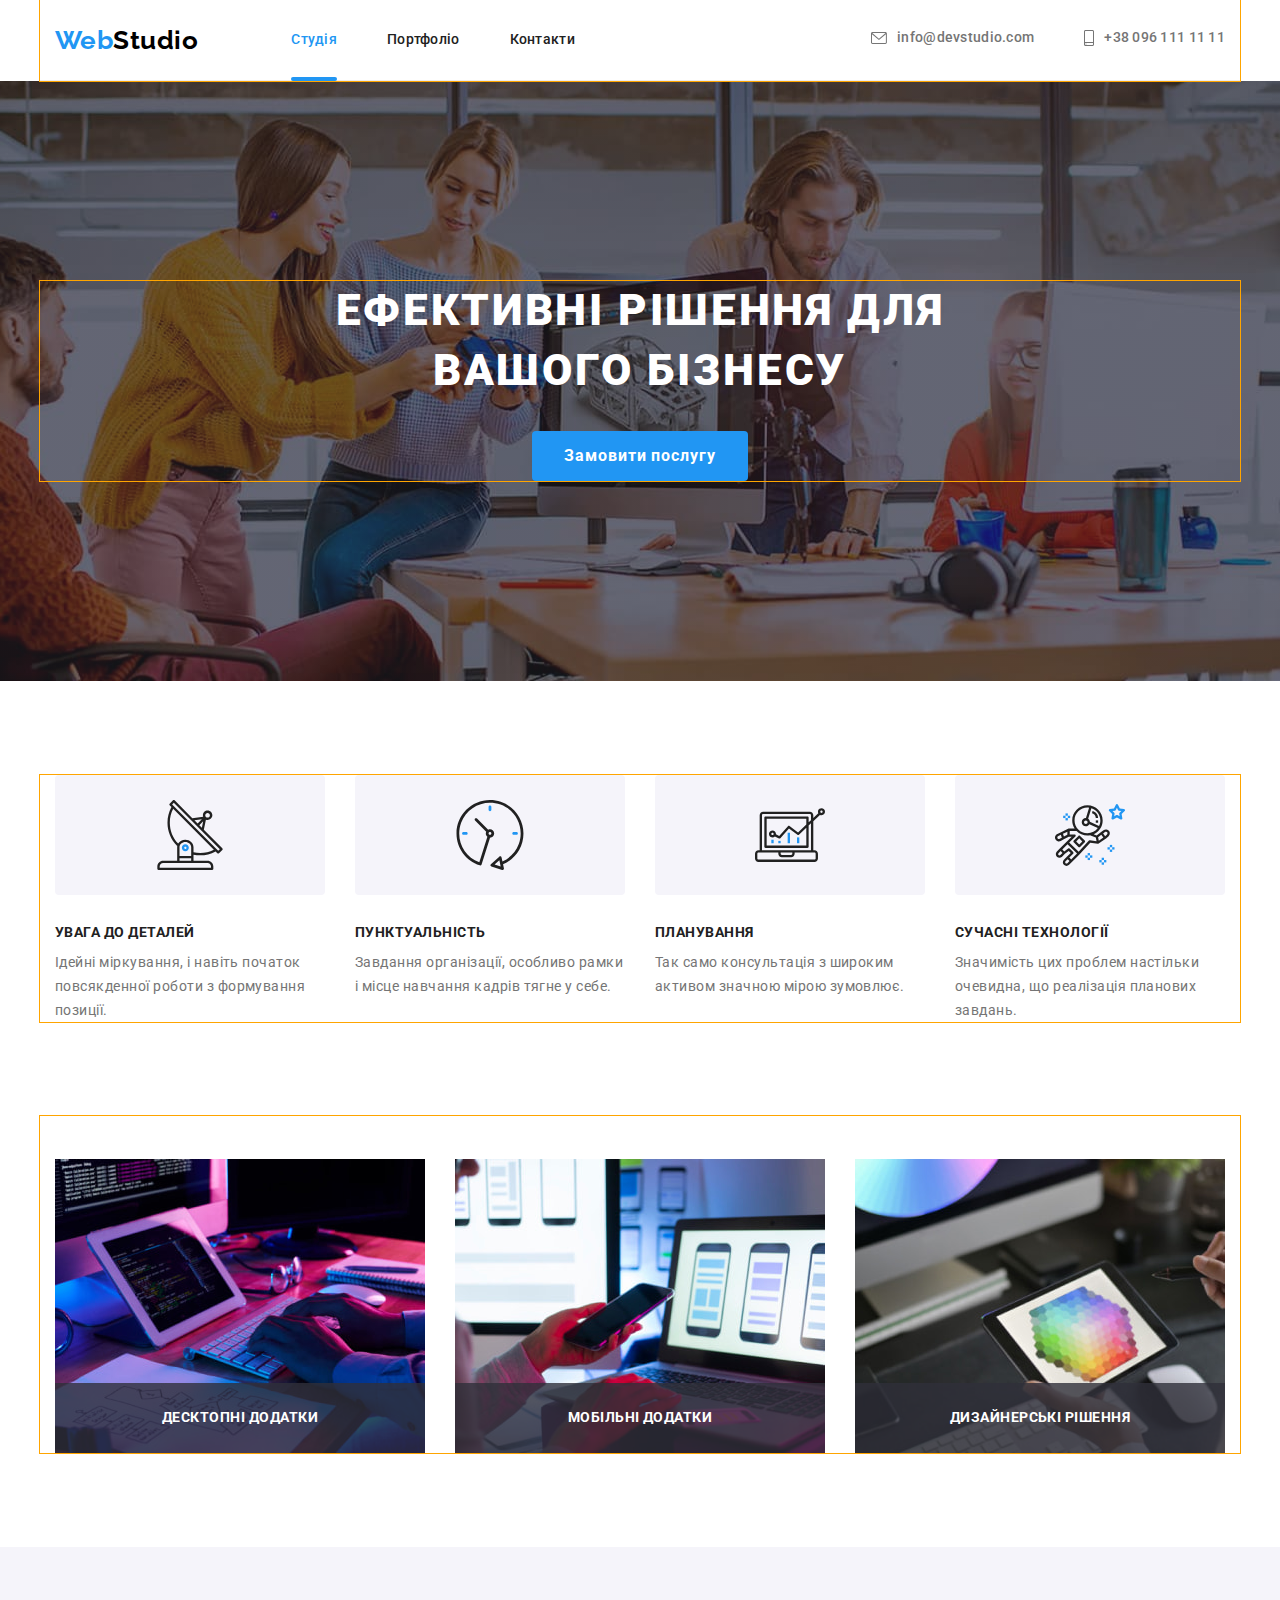
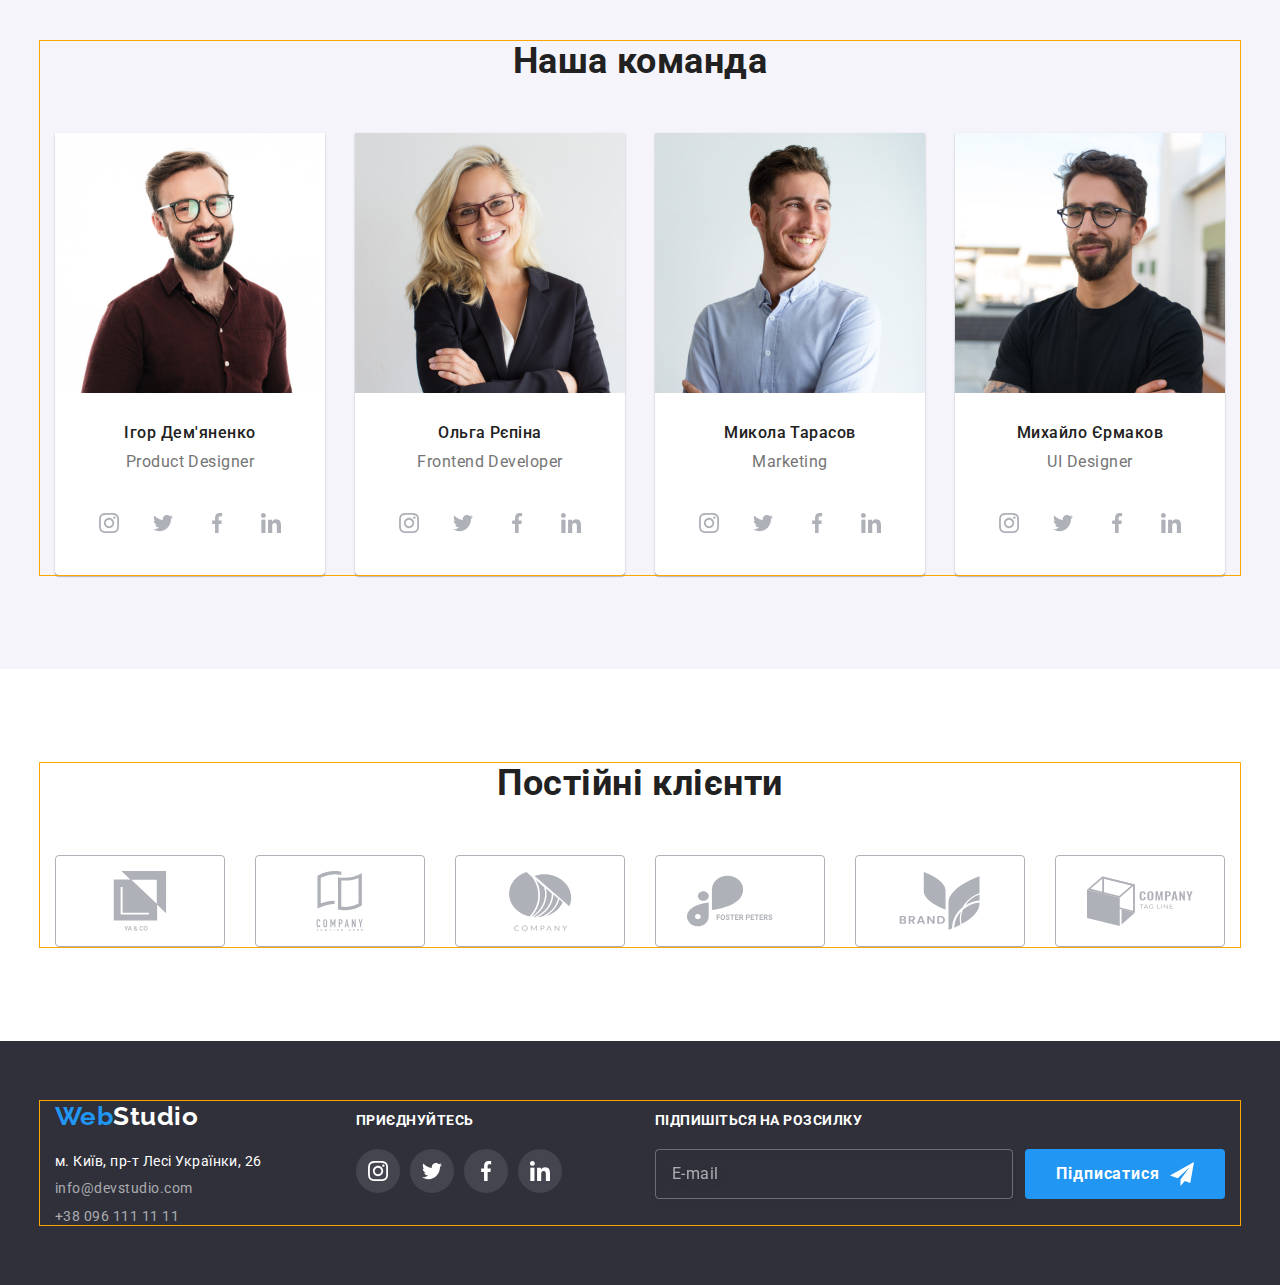
==== commit 33c61381: "Внесені правки що до зауважень ментора" ====
--- a/index.html
+++ b/index.html
@@ -1,450 +1,569 @@
 <!DOCTYPE html>
 <html lang="uk">
-<head>
-  <meta charset="UTF-8">
-  <meta http-equiv="X-UA-Compatible" content="IE=edge">
-  <meta name="viewport" content="width=device-width, initial-scale=1.0">
-  <title>WebStudio - Головна</title>
-  
-  <!-- Normalize -->
-  <link rel="stylesheet" href="https://cdn.jsdelivr.net/npm/modern-normalize@1.1.0/modern-normalize.min.css">
+  <head>
+    <meta charset="UTF-8" />
+    <meta http-equiv="X-UA-Compatible" content="IE=edge" />
+    <meta name="viewport" content="width=device-width, initial-scale=1.0" />
+    <title>WebStudio - Головна</title>
 
-  <!-- Fonts -->
-  <link rel="preconnect" href="https://fonts.googleapis.com">
-  <link rel="preconnect" href="https://fonts.gstatic.com" crossorigin>
-  <link href="https://fonts.googleapis.com/css2?family=Raleway:wght@700&family=Roboto:wght@400;500;700;900&display=swap"
-   rel="stylesheet">
+    <!-- Normalize -->
+    <link
+      rel="stylesheet"
+      href="https://cdn.jsdelivr.net/npm/modern-normalize@1.1.0/modern-normalize.min.css"
+    />
 
-  <!-- Connected CSS files -->
-  <link rel="stylesheet" href="css/styles.css">
-</head>
-<body>
-  <!-- Header -->
-  <header class="header">
-    <div class="container header__container">
-    <!-- Logo in header -->
-    <a class="logo header__logo" href="index.html">
-      Web<span class="logo--text-dark">Studio</span>
-    </a>
-    <!-- Menu Nav -->
-    <nav class="nav">
-      <ul class="nav__list">
-        <li class="nav__item"><a class="nav__link nav--active-page" href="index.html">Студія</a></li>
-        <li class="nav__item"><a class="nav__link" href="portfolio.html">Портфоліо</a></li>
-        <li class="nav__item"><a class="nav__link" href="">Контакти</a></li>
-      </ul>
-    </nav>
-    <!-- Contacts in header -->
-    <ul class="header-contacts">
-      <li class="header-contacts__item">
-        <a class="header-contacts__link" href="mailto:info@devstudio.com">
-          <svg class="header-contacts__icon" width="16px" height="12px">
-            <use href="./images/icons.svg#icon-envelope"></use>
-          </svg>
-          info@devstudio.com
+    <!-- Fonts -->
+    <link rel="preconnect" href="https://fonts.googleapis.com" />
+    <link rel="preconnect" href="https://fonts.gstatic.com" crossorigin />
+    <link
+      href="https://fonts.googleapis.com/css2?family=Raleway:wght@700&family=Roboto:wght@400;500;700;900&display=swap"
+      rel="stylesheet"
+    />
+
+    <!-- Connected CSS files -->
+    <link rel="stylesheet" href="css/main.min.css" />
+  </head>
+  <body>
+    <!-- Header -->
+    <header class="header">
+      <div class="container header__container">
+        <!-- Logo in header -->
+        <a class="logo header__logo" href="index.html">
+          Web<span class="logo--text-dark">Studio</span>
         </a>
-      </li>
-      <li class="header-contacts__item">
-        <a class="header-contacts__link" href="tel:+380961111111">
-          <svg class="header-contacts__icon" width="10px" height="16px">
-            <use href="./images/icons.svg#icon-smartphone"></use>
-          </svg>
-          +38 096 111 11 11
-        </a>
-      </li>
-    </ul></div>
-  </header>
-  <!-- Main -->
-  <main class="main">
-    <!-- Hero -->
-    <section class="hero">
-      <div class="container">
-        <h1 class="hero__title">Ефективні рішення для вашого бізнесу</h1>
-        <button class="hero__button" type="button" data-modal-open>Замовити послугу</button>
-      </div>
-    </section>
-    <!-- features -->
-    <section class="section features">
-      <div class="container">
-        <ul class="features__list">
-          <li class="features__item">
-            <div class="features__icon-container">
-              <svg width="70px" height="70px">
-                <use href="./images/icons.svg#icon-antenna">
-              </use>
-            </svg>
-            </div>
-            <h3 class="features__title">Увага до деталей</h3>
-            <p class="features__description">Ідейні міркування, і навіть початок повсякденної роботи з формування позиції.</p>
-          </li>
-          <li class="features__item">
-            <div class="features__icon-container">
-              <svg width="70px" height="70px">
-                <use href="./images/icons.svg#icon-clock">
-              </use>
-            </svg>
-            </div>
-            <h3 class="features__title">Пунктуальність</h3>
-            <p class="features__description">Завдання організації, особливо рамки і місце навчання кадрів тягне у себе.</p>
-          </li>
-          <li class="features__item">
-            <div class="features__icon-container">
-              <svg width="70px" height="70px">
-                <use href="./images/icons.svg#icon-diagram">
-              </use>
-            </svg>
-            </div>
-            <h3 class="features__title">Планування</h3>
-            <p class="features__description">Так само консультація з широким активом значною мірою зумовлює.</p>
-          </li>
-          <li class="features__item">
-            <div class="features__icon-container">
-              <svg width="70px" height="70px">
-                <use href="./images/icons.svg#icon-astronaut">
-              </use>
-            </svg>
-            </div>
-            <h3 class="features__title">Сучасні технології</h3>
-            <p class="features__description">Значимість цих проблем настільки очевидна, що реалізація планових завдань.</p>
-          </li>
-        </ul>
-      </div>
-    </section>
-    <!-- Work -->
-    <section class="section work">
-      <div class="container">
-        <h2 class="work__label-title">Чим ми займаємося</h2>
-          <ul class="work__list">
-            <li class="work__item">
-              <img class="work__img" src="images/general/close-up-image-programer-working-his-desk-office.jpg" alt="крупним планом зображення програміста, який працює на робочому столі в офісі" width="370">
-              <div class="work__label">
-                <h3 class="work__label-title">Десктопні додатки</h3>
-              </div>
-            </li>
-            <li class="work__item">
-              <img class="work__img" src="images/general/web-ui-designers-are-developing-application-smartphones-team-creators-is-working-interface-mobile-phones.jpg" alt="дизайнери веб-інтерфейсу розробляють програми для смартфонів, команда творців працює над інтерфейсом мобільних телефонів" width="370">
-              <div class="work__label">
-                <h3 class="work__label-title">Мобільні додатки</h3>
-              </div>
-            </li>
-            <li class="work__item">
-              <img class="work__img" src="images/general/creative-artist-web-design-with-working-colour-selection-graphic-tablet.jpg" alt="творчий художник веб-дизайн із робочим графічним планшетом із вибором кольорів" width="370">
-              <div class="work__label">
-                <h3 class="work__label-title">Дизайнерські рішення</h3>
-              </div>
-            </li>
+        <!-- Menu Nav -->
+        <nav class="nav">
+          <ul class="nav__list">
+            <li class="nav__item">
+              <a class="nav__link nav--active-page" href="index.html">Студія</a>
+            </li>
+            <li class="nav__item">
+              <a class="nav__link" href="portfolio.html">Портфоліо</a>
+            </li>
+            <li class="nav__item"><a class="nav__link" href="">Контакти</a></li>
           </ul>
-      </div>
-    </section>
-    <!-- Team -->
-    <section class="section team">
-      <div class="container">
-        <h2 class="team__title">Наша команда</h2>
-          <ul class="team__list">
-            <li class="team__item">
-                <img class="team__img" src="images/general/Ihor-Dem'yanenko.jpg" alt="Ігор Дем'яненко" width="270">
-                <h3 class="team__name">Ігор Дем'яненко</h3>
-                <p class="team__position">Product Designer</p>
-                <ul class="socials-list">
-                  <li class="socials-list__item">
-                    <a href="" class="socials-list__link">
-                      <svg class="socials-list__icon" width="20px" height="20px">
-                        <use href="./images/icons.svg#icon-instagram"></use>
-                      </svg>
-                    </a>
-                  </li>
-                  <li class="socials-list__item">
-                    <a href="" class="socials-list__link">
-                      <svg class="socials-list__icon" width="20px" height="20px">
-                        <use href="./images/icons.svg#icon-twitter"></use>
-                      </svg>
-                    </a>
-                  </li>
-                  <li class="socials-list__item">
-                    <a href="" class="socials-list__link">
-                      <svg class="socials-list__icon" width="20px" height="20px">
-                        <use href="./images/icons.svg#icon-facebook"></use>
-                      </svg>
-                    </a>
-                  </li>
-                  <li class="socials-list__item">
-                    <a href="" class="socials-list__link">
-                      <svg class="socials-list__icon" width="20px" height="20px">
-                        <use href="./images/icons.svg#icon-linkedin"></use>
-                      </svg>
-                    </a>
-                  </li>
-                </ul>            
-              </li>
-            <li class="team__item">
-                <img class="team__img" src="images/general/Olʹha-Ryepina.jpg" alt="Ольга Рєпіна" width="270">
-                <h3 class="team__name">Ольга Рєпіна</h3>
-                <p class="team__position">Frontend Developer</p>
-                <ul class="socials-list">
-                  <li class="socials-list__item">
-                    <a href="" class="socials-list__link">
-                      <svg class="socials-list__icon" width="20px" height="20px">
-                        <use href="./images/icons.svg#icon-instagram"></use>
-                      </svg>
-                    </a>
-                  </li>
-                  <li class="socials-list__item">
-                    <a href="" class="socials-list__link">
-                      <svg class="socials-list__icon" width="20px" height="20px">
-                        <use href="./images/icons.svg#icon-twitter"></use>
-                      </svg>
-                    </a>
-                  </li>
-                  <li class="socials-list__item">
-                    <a href="" class="socials-list__link">
-                      <svg class="socials-list__icon" width="20px" height="20px">
-                        <use href="./images/icons.svg#icon-facebook"></use>
-                      </svg>
-                    </a>
-                  </li>
-                  <li class="socials-list__item">
-                    <a href="" class="socials-list__link">
-                      <svg class="socials-list__icon" width="20px" height="20px">
-                        <use href="./images/icons.svg#icon-linkedin"></use>
-                      </svg>
-                    </a>
-                  </li>
-                </ul>
-            </li>
-            <li class="team__item">
-                <img class="team__img" src="images/general/Mykola-Tarasov.jpg" alt="Микола Тарасов" width="270">
-                <h3 class="team__name">Микола Тарасов</h3>
-                <p class="team__position">Marketing</p>
-                <ul class="socials-list">
-                  <li class="socials-list__item">
-                    <a href="" class="socials-list__link">
-                      <svg class="socials-list__icon" width="20px" height="20px">
-                        <use href="./images/icons.svg#icon-instagram"></use>
-                      </svg>
-                    </a>
-                  </li>
-                  <li class="socials-list__item">
-                    <a href="" class="socials-list__link">
-                      <svg class="socials-list__icon" width="20px" height="20px">
-                        <use href="./images/icons.svg#icon-twitter"></use>
-                      </svg>
-                    </a>
-                  </li>
-                  <li class="socials-list__item">
-                    <a href="" class="socials-list__link">
-                      <svg class="socials-list__icon" width="20px" height="20px">
-                        <use href="./images/icons.svg#icon-facebook"></use>
-                      </svg>
-                    </a>
-                  </li>
-                  <li class="socials-list__item">
-                    <a href="" class="socials-list__link">
-                      <svg class="socials-list__icon" width="20px" height="20px">
-                        <use href="./images/icons.svg#icon-linkedin"></use>
-                      </svg>
-                    </a>
-                  </li>
-                </ul>
-            </li>
-            <li class="team__item">
-                <img class="team__img" src="images/general/Mykhaylo-Yermakov.jpg" alt="Михайло Єрмаков" width="270">
-                <h3 class="team__name">Михайло Єрмаков</h3>
-                <p class="team__position">UI Designer</p>
-                <ul class="socials-list">
-                  <li class="socials-list__item">
-                    <a href="" class="socials-list__link">
-                      <svg class="socials-list__icon" width="20px" height="20px">
-                        <use href="./images/icons.svg#icon-instagram"></use>
-                      </svg>
-                    </a>
-                  </li>
-                  <li class="socials-list__item">
-                    <a href="" class="socials-list__link">
-                      <svg class="socials-list__icon" width="20px" height="20px">
-                        <use href="./images/icons.svg#icon-twitter"></use>
-                      </svg>
-                    </a>
-                  </li>
-                  <li class="socials-list__item">
-                    <a href="" class="socials-list__link">
-                      <svg class="socials-list__icon" width="20px" height="20px">
-                        <use href="./images/icons.svg#icon-facebook"></use>
-                      </svg>
-                    </a>
-                  </li>
-                  <li class="socials-list__item">
-                    <a href="" class="socials-list__link">
-                      <svg class="socials-list__icon" width="20px" height="20px">
-                        <use href="./images/icons.svg#icon-linkedin"></use>
-                      </svg>
-                    </a>
-                  </li>
-                </ul>
-            </li>
-          </ul>
-      </div>
-    </section>
-    <!-- Customers -->
-    <section class="section customers">
-      <div class="container">
-        <h2 class="customers__title">Постійні клієнти</h2>
-        <ul class="customers__list">
-          <li class="customer__item">
-            <a href="" class="customer__link">
-              <svg class="customes__icon" width="106px" height="60px">
-                <use href="./images/icons.svg#icon-company-1"></use>
+        </nav>
+        <!-- Contacts in header -->
+        <ul class="header-contacts">
+          <li class="header-contacts__item">
+            <a class="header-contacts__link" href="mailto:info@devstudio.com">
+              <svg class="header-contacts__icon" width="16px" height="12px">
+                <use href="./images/icons.svg#icon-envelope"></use>
               </svg>
+              info@devstudio.com
             </a>
           </li>
-          <li class="customer__item">
-            <a href="" class="customer__link">
-              <svg class="customes__icon" width="106px" height="60px">
-                <use href="./images/icons.svg#icon-company-2"></use>
+          <li class="header-contacts__item">
+            <a class="header-contacts__link" href="tel:+380961111111">
+              <svg class="header-contacts__icon" width="10px" height="16px">
+                <use href="./images/icons.svg#icon-smartphone"></use>
               </svg>
-            </a>
-          </li>
-          <li class="customer__item">
-            <a href="" class="customer__link">
-              <svg class="customes__icon" width="106px" height="60px">
-                <use href="./images/icons.svg#icon-company-3"></use>
-              </svg>
-            </a>
-          </li>
-          <li class="customer__item">
-            <a href="" class="customer__link">
-              <svg class="customes__icon" width="106px" height="60px">
-                <use href="./images/icons.svg#icon-company-4"></use>
-              </svg>
-            </a>
-          </li>
-          <li class="customer__item">
-            <a href="" class="customer__link">
-              <svg class="customes__icon" width="106px" height="60px">
-                <use href="./images/icons.svg#icon-company-5"></use>
-              </svg>
-            </a>
-          </li>
-          <li class="customer__item">
-            <a href="" class="customer__link">
-              <svg class="customes__icon" width="106px" height="60px">
-                <use href="./images/icons.svg#icon-company-6"></use>
-              </svg>
+              +38 096 111 11 11
             </a>
           </li>
         </ul>
       </div>
-    </section>
-  </main>
-  <!-- Footer -->
-  <footer class="footer">
-    <div class="container footer__contaiter">
-      <div class="logo-and-adress">
-      <!-- Logo in footer -->
-      <a class="logo footer-logo" href="index.html">
-        Web<span class="logo--text-light">Studio</span>
-      </a>
-      <!-- Footer address -->
-      <address>
-        <ul class="contacts-list">
-          <li class="contacts-list__item"><a class="contacts-list__link contacts-list__link--address" href="https://goo.gl/maps/HFRotfu45Rd6xeX8A" target="_blank" rel="noreferrer noopener">м. Київ, пр-т Лесі Українки, 26</a></li>
-          <li class="contacts-list__item"><a class="contacts-list__link" href="mailto:info@devstudio.com">info@devstudio.com</a></li>
-          <li class="contacts-list__item"><a class="contacts-list__link" href="tel:+380961111111">+38 096 111 11 11</a></li>
-        </ul>
-      </address>
+    </header>
+    <!-- Main -->
+    <main class="main">
+      <!-- Hero -->
+      <section class="hero">
+        <div class="container">
+          <h1 class="hero__title">Ефективні рішення для вашого бізнесу</h1>
+          <button class="hero__button" type="button" data-modal-open>
+            Замовити послугу
+          </button>
+        </div>
+      </section>
+      <!-- features -->
+      <section class="section features">
+        <div class="container">
+          <ul class="features__list">
+            <li class="features__item">
+              <div class="features__icon-container">
+                <svg width="70px" height="70px">
+                  <use href="./images/icons.svg#icon-antenna"></use>
+                </svg>
+              </div>
+              <h3 class="features__title">Увага до деталей</h3>
+              <p class="features__description">
+                Ідейні міркування, і навіть початок повсякденної роботи з
+                формування позиції.
+              </p>
+            </li>
+            <li class="features__item">
+              <div class="features__icon-container">
+                <svg width="70px" height="70px">
+                  <use href="./images/icons.svg#icon-clock"></use>
+                </svg>
+              </div>
+              <h3 class="features__title">Пунктуальність</h3>
+              <p class="features__description">
+                Завдання організації, особливо рамки і місце навчання кадрів
+                тягне у себе.
+              </p>
+            </li>
+            <li class="features__item">
+              <div class="features__icon-container">
+                <svg width="70px" height="70px">
+                  <use href="./images/icons.svg#icon-diagram"></use>
+                </svg>
+              </div>
+              <h3 class="features__title">Планування</h3>
+              <p class="features__description">
+                Так само консультація з широким активом значною мірою зумовлює.
+              </p>
+            </li>
+            <li class="features__item">
+              <div class="features__icon-container">
+                <svg width="70px" height="70px">
+                  <use href="./images/icons.svg#icon-astronaut"></use>
+                </svg>
+              </div>
+              <h3 class="features__title">Сучасні технології</h3>
+              <p class="features__description">
+                Значимість цих проблем настільки очевидна, що реалізація
+                планових завдань.
+              </p>
+            </li>
+          </ul>
+        </div>
+      </section>
+      <!-- Work -->
+      <section class="section work">
+        <div class="container">
+          <h2 class="work__label-title">Чим ми займаємося</h2>
+          <ul class="work__list">
+            <li class="work__item">
+              <img
+                class="work__img"
+                src="images/general/close-up-image-programer-working-his-desk-office.jpg"
+                alt="крупним планом зображення програміста, який працює на робочому столі в офісі"
+                width="370"
+              />
+              <div class="work__label">
+                <h3 class="work__label-title">Десктопні додатки</h3>
+              </div>
+            </li>
+            <li class="work__item">
+              <img
+                class="work__img"
+                src="images/general/web-ui-designers-are-developing-application-smartphones-team-creators-is-working-interface-mobile-phones.jpg"
+                alt="дизайнери веб-інтерфейсу розробляють програми для смартфонів, команда творців працює над інтерфейсом мобільних телефонів"
+                width="370"
+              />
+              <div class="work__label">
+                <h3 class="work__label-title">Мобільні додатки</h3>
+              </div>
+            </li>
+            <li class="work__item">
+              <img
+                class="work__img"
+                src="images/general/creative-artist-web-design-with-working-colour-selection-graphic-tablet.jpg"
+                alt="творчий художник веб-дизайн із робочим графічним планшетом із вибором кольорів"
+                width="370"
+              />
+              <div class="work__label">
+                <h3 class="work__label-title">Дизайнерські рішення</h3>
+              </div>
+            </li>
+          </ul>
+        </div>
+      </section>
+      <!-- Team -->
+      <section class="section team">
+        <div class="container">
+          <h2 class="team__title">Наша команда</h2>
+          <ul class="team__list">
+            <li class="team__item">
+              <img
+                class="team__img"
+                src="images/general/Ihor-Dem'yanenko.jpg"
+                alt="Ігор Дем'яненко"
+                width="270"
+              />
+              <h3 class="team__name">Ігор Дем'яненко</h3>
+              <p class="team__position">Product Designer</p>
+              <ul class="socials-list">
+                <li class="socials-list__item">
+                  <a href="" class="socials-list__link">
+                    <svg class="socials-list__icon" width="20px" height="20px">
+                      <use href="./images/icons.svg#icon-instagram"></use>
+                    </svg>
+                  </a>
+                </li>
+                <li class="socials-list__item">
+                  <a href="" class="socials-list__link">
+                    <svg class="socials-list__icon" width="20px" height="20px">
+                      <use href="./images/icons.svg#icon-twitter"></use>
+                    </svg>
+                  </a>
+                </li>
+                <li class="socials-list__item">
+                  <a href="" class="socials-list__link">
+                    <svg class="socials-list__icon" width="20px" height="20px">
+                      <use href="./images/icons.svg#icon-facebook"></use>
+                    </svg>
+                  </a>
+                </li>
+                <li class="socials-list__item">
+                  <a href="" class="socials-list__link">
+                    <svg class="socials-list__icon" width="20px" height="20px">
+                      <use href="./images/icons.svg#icon-linkedin"></use>
+                    </svg>
+                  </a>
+                </li>
+              </ul>
+            </li>
+            <li class="team__item">
+              <img
+                class="team__img"
+                src="images/general/Olʹha-Ryepina.jpg"
+                alt="Ольга Рєпіна"
+                width="270"
+              />
+              <h3 class="team__name">Ольга Рєпіна</h3>
+              <p class="team__position">Frontend Developer</p>
+              <ul class="socials-list">
+                <li class="socials-list__item">
+                  <a href="" class="socials-list__link">
+                    <svg class="socials-list__icon" width="20px" height="20px">
+                      <use href="./images/icons.svg#icon-instagram"></use>
+                    </svg>
+                  </a>
+                </li>
+                <li class="socials-list__item">
+                  <a href="" class="socials-list__link">
+                    <svg class="socials-list__icon" width="20px" height="20px">
+                      <use href="./images/icons.svg#icon-twitter"></use>
+                    </svg>
+                  </a>
+                </li>
+                <li class="socials-list__item">
+                  <a href="" class="socials-list__link">
+                    <svg class="socials-list__icon" width="20px" height="20px">
+                      <use href="./images/icons.svg#icon-facebook"></use>
+                    </svg>
+                  </a>
+                </li>
+                <li class="socials-list__item">
+                  <a href="" class="socials-list__link">
+                    <svg class="socials-list__icon" width="20px" height="20px">
+                      <use href="./images/icons.svg#icon-linkedin"></use>
+                    </svg>
+                  </a>
+                </li>
+              </ul>
+            </li>
+            <li class="team__item">
+              <img
+                class="team__img"
+                src="images/general/Mykola-Tarasov.jpg"
+                alt="Микола Тарасов"
+                width="270"
+              />
+              <h3 class="team__name">Микола Тарасов</h3>
+              <p class="team__position">Marketing</p>
+              <ul class="socials-list">
+                <li class="socials-list__item">
+                  <a href="" class="socials-list__link">
+                    <svg class="socials-list__icon" width="20px" height="20px">
+                      <use href="./images/icons.svg#icon-instagram"></use>
+                    </svg>
+                  </a>
+                </li>
+                <li class="socials-list__item">
+                  <a href="" class="socials-list__link">
+                    <svg class="socials-list__icon" width="20px" height="20px">
+                      <use href="./images/icons.svg#icon-twitter"></use>
+                    </svg>
+                  </a>
+                </li>
+                <li class="socials-list__item">
+                  <a href="" class="socials-list__link">
+                    <svg class="socials-list__icon" width="20px" height="20px">
+                      <use href="./images/icons.svg#icon-facebook"></use>
+                    </svg>
+                  </a>
+                </li>
+                <li class="socials-list__item">
+                  <a href="" class="socials-list__link">
+                    <svg class="socials-list__icon" width="20px" height="20px">
+                      <use href="./images/icons.svg#icon-linkedin"></use>
+                    </svg>
+                  </a>
+                </li>
+              </ul>
+            </li>
+            <li class="team__item">
+              <img
+                class="team__img"
+                src="images/general/Mykhaylo-Yermakov.jpg"
+                alt="Михайло Єрмаков"
+                width="270"
+              />
+              <h3 class="team__name">Михайло Єрмаков</h3>
+              <p class="team__position">UI Designer</p>
+              <ul class="socials-list">
+                <li class="socials-list__item">
+                  <a href="" class="socials-list__link">
+                    <svg class="socials-list__icon" width="20px" height="20px">
+                      <use href="./images/icons.svg#icon-instagram"></use>
+                    </svg>
+                  </a>
+                </li>
+                <li class="socials-list__item">
+                  <a href="" class="socials-list__link">
+                    <svg class="socials-list__icon" width="20px" height="20px">
+                      <use href="./images/icons.svg#icon-twitter"></use>
+                    </svg>
+                  </a>
+                </li>
+                <li class="socials-list__item">
+                  <a href="" class="socials-list__link">
+                    <svg class="socials-list__icon" width="20px" height="20px">
+                      <use href="./images/icons.svg#icon-facebook"></use>
+                    </svg>
+                  </a>
+                </li>
+                <li class="socials-list__item">
+                  <a href="" class="socials-list__link">
+                    <svg class="socials-list__icon" width="20px" height="20px">
+                      <use href="./images/icons.svg#icon-linkedin"></use>
+                    </svg>
+                  </a>
+                </li>
+              </ul>
+            </li>
+          </ul>
+        </div>
+      </section>
+      <!-- Customers -->
+      <section class="section customers">
+        <div class="container">
+          <h2 class="customers__title">Постійні клієнти</h2>
+          <ul class="customers__list">
+            <li class="customer__item">
+              <a href="" class="customer__link">
+                <svg class="customes__icon" width="106px" height="60px">
+                  <use href="./images/icons.svg#icon-company-1"></use>
+                </svg>
+              </a>
+            </li>
+            <li class="customer__item">
+              <a href="" class="customer__link">
+                <svg class="customes__icon" width="106px" height="60px">
+                  <use href="./images/icons.svg#icon-company-2"></use>
+                </svg>
+              </a>
+            </li>
+            <li class="customer__item">
+              <a href="" class="customer__link">
+                <svg class="customes__icon" width="106px" height="60px">
+                  <use href="./images/icons.svg#icon-company-3"></use>
+                </svg>
+              </a>
+            </li>
+            <li class="customer__item">
+              <a href="" class="customer__link">
+                <svg class="customes__icon" width="106px" height="60px">
+                  <use href="./images/icons.svg#icon-company-4"></use>
+                </svg>
+              </a>
+            </li>
+            <li class="customer__item">
+              <a href="" class="customer__link">
+                <svg class="customes__icon" width="106px" height="60px">
+                  <use href="./images/icons.svg#icon-company-5"></use>
+                </svg>
+              </a>
+            </li>
+            <li class="customer__item">
+              <a href="" class="customer__link">
+                <svg class="customes__icon" width="106px" height="60px">
+                  <use href="./images/icons.svg#icon-company-6"></use>
+                </svg>
+              </a>
+            </li>
+          </ul>
+        </div>
+      </section>
+    </main>
+    <!-- Footer -->
+    <footer class="footer">
+      <div class="container footer__contaiter">
+        <div class="logo-and-adress">
+          <!-- Logo in footer -->
+          <a class="logo footer-logo" href="index.html">
+            Web<span class="logo--text-light">Studio</span>
+          </a>
+          <!-- Footer address -->
+          <address>
+            <ul class="contacts-list">
+              <li class="contacts-list__item">
+                <a
+                  class="contacts-list__link contacts-list__link--address"
+                  href="https://goo.gl/maps/HFRotfu45Rd6xeX8A"
+                  target="_blank"
+                  rel="noreferrer noopener"
+                  >м. Київ, пр-т Лесі Українки, 26</a
+                >
+              </li>
+              <li class="contacts-list__item">
+                <a class="contacts-list__link" href="mailto:info@devstudio.com"
+                  >info@devstudio.com</a
+                >
+              </li>
+              <li class="contacts-list__item">
+                <a class="contacts-list__link" href="tel:+380961111111"
+                  >+38 096 111 11 11</a
+                >
+              </li>
+            </ul>
+          </address>
+        </div>
+        <!-- Footer socials -->
+        <div class="footer-socials">
+          <h2 class="footer-socials__title">Приєднуйтесь</h2>
+          <ul class="socials-list">
+            <li class="socials-list__item">
+              <a href="" class="socials-list__link socials-list__link--footer">
+                <svg
+                  class="socials-list__icon socials-list__icon--footer"
+                  width="20px"
+                  height="20px"
+                >
+                  <use href="./images/icons.svg#icon-instagram"></use>
+                </svg>
+              </a>
+            </li>
+            <li class="socials-list__item">
+              <a href="" class="socials-list__link socials-list__link--footer">
+                <svg
+                  class="socials-list__icon socials-list__icon--footer"
+                  width="20px"
+                  height="20px"
+                >
+                  <use href="./images/icons.svg#icon-twitter"></use>
+                </svg>
+              </a>
+            </li>
+            <li class="socials-list__item">
+              <a href="" class="socials-list__link socials-list__link--footer">
+                <svg
+                  class="socials-list__icon socials-list__icon--footer"
+                  width="20px"
+                  height="20px"
+                >
+                  <use href="./images/icons.svg#icon-facebook"></use>
+                </svg>
+              </a>
+            </li>
+            <li class="socials-list__item">
+              <a href="" class="socials-list__link socials-list__link--footer">
+                <svg
+                  class="socials-list__icon socials-list__icon--footer"
+                  width="20px"
+                  height="20px"
+                >
+                  <use href="./images/icons.svg#icon-linkedin"></use>
+                </svg>
+              </a>
+            </li>
+          </ul>
+        </div>
+        <!-- Footer subscribe -->
+        <form class="subscribe" name="subscribe" autocomplete="on">
+          <h2 class="subscribe__title">Підпишіться на розсилку</h2>
+          <div class="subscribe__box">
+            <input
+              class="subscribe__input"
+              type="email"
+              name="email"
+              placeholder="E-mail"
+            />
+            <button class="subscribe__btn" type="submit">
+              Підписатися
+              <svg class="subscribe__icon" width="24px" height="24px">
+                <use href="./images/icons.svg#icon-send"></use>
+              </svg>
+            </button>
+          </div>
+        </form>
       </div>
-      <!-- Footer socials -->
-      <div class="footer-socials">
-        <h2 class="footer-socials__title">Приєднуйтесь</h2>
-        <ul class="socials-list">
-          <li class="socials-list__item">
-            <a href="" class="socials-list__link socials-list__link--footer">
-              <svg class="socials-list__icon socials-list__icon--footer" width="20px" height="20px">
-                <use href="./images/icons.svg#icon-instagram"></use>
-              </svg>
-            </a>
-          </li>
-          <li class="socials-list__item">
-            <a href="" class="socials-list__link socials-list__link--footer">
-              <svg class="socials-list__icon socials-list__icon--footer" width="20px" height="20px">
-                <use href="./images/icons.svg#icon-twitter"></use>
-              </svg>
-            </a>
-          </li>
-          <li class="socials-list__item">
-            <a href="" class="socials-list__link socials-list__link--footer">
-              <svg class="socials-list__icon socials-list__icon--footer" width="20px" height="20px">
-                <use href="./images/icons.svg#icon-facebook"></use>
-              </svg>
-            </a>
-          </li>
-          <li class="socials-list__item">
-            <a href="" class="socials-list__link socials-list__link--footer">
-              <svg class="socials-list__icon socials-list__icon--footer" width="20px" height="20px">
-                <use href="./images/icons.svg#icon-linkedin"></use>
-              </svg>
-            </a>
-          </li>
-        </ul>
+    </footer>
+    <!-- Modal window -->
+    <div class="backdrop is-hidden" data-modal>
+      <div class="modal">
+        <button class="modal__btn" type="button" data-modal-close>
+          <svg class="modal__icon" width="18px" height="18px">
+            <use href="./images/icons.svg#icon-close-back"></use>
+          </svg>
+        </button>
+        <form class="modal-form">
+          <strong class="modal-form__title"
+            >Залиште свої дані, ми вам передзвонимо</strong
+          >
+          <label class="modal-form__label" for="user-name">Ім'я</label>
+          <div class="modal-form__group">
+            <input
+              class="modal-form__input"
+              type="text"
+              name="user-name"
+              id="user-name"
+            />
+            <svg class="modal-form__icon" width="18px" height="18px">
+              <use href="./images/icons.svg#icon-user"></use>
+            </svg>
+          </div>
+          <label class="modal-form__label" for="phone">Телефон</label>
+          <div class="modal-form__group">
+            <input
+              class="modal-form__input"
+              type="tel"
+              name="phone"
+              id="phone"
+            />
+            <svg class="modal-form__icon" width="18px" height="18px">
+              <use href="./images/icons.svg#icon-phone"></use>
+            </svg>
+          </div>
+          <label class="modal-form__label" for="email">Пошта</label>
+          <div class="modal-form__group">
+            <input
+              class="modal-form__input"
+              type="email"
+              name="email"
+              id="email"
+            />
+            <svg class="modal-form__icon" width="18px" height="18px">
+              <use href="./images/icons.svg#icon-email"></use>
+            </svg>
+          </div>
+          <label class="modal-form__label" for="comment">Коментар</label>
+          <textarea
+            class="modal-form__comment"
+            name="comment"
+            id="comment"
+            cols=""
+            rows="10"
+            placeholder="Введіть текст"
+          ></textarea>
+          <label class="modal-form__agreement">
+            <input
+              class="modal-form__checkbox"
+              type="checkbox"
+              name="checkbox"
+            />
+            <span class="modal-form__agreement-text"
+              >Погоджуюся з розсилкою та приймаю
+              <a class="modal-form__link" href="">Умови договору</a></span
+            >
+          </label>
+          <button class="modal-form__btn" type="submit">Відправити</button>
+        </form>
       </div>
-      <!-- Footer subscribe -->
-      <form class="subscribe" name="subscribe" autocomplete="on">
-        <h2 class="subscribe__title">Підпишіться на розсилку</h2>
-        <div class="subscribe__box">
-          <input class="subscribe__input" type="email" name="email" placeholder="E-mail">
-          <button class="subscribe__btn" type="submit">
-            Підписатися
-            <svg class="subscribe__icon" width="24px" height="24px" >
-              <use href="./images/icons.svg#icon-send"></use>
-            </svg>
-          </button>
-        </div>
-      </form>
     </div>
-  </footer>
-  <!-- Modal window -->
-  <div class="backdrop is-hidden" data-modal>
-    <div class="modal">
-      <button class="modal__btn" type="button" data-modal-close>
-        <svg class="modal__icon" width="18px" height="18px">
-          <use href="./images/icons.svg#icon-close-back">
-          </use>
-        </svg>
-      </button>
-      <form class="modal-form">
-        <strong class="modal-form__title">Залиште свої дані, ми вам передзвонимо</strong>
-        <label class="modal-form__label" for="user-name">Ім'я</label>
-        <div class="modal-form__group">
-          <input class="modal-form__input" type="text" name="user-name" id="user-name">
-          <svg class="modal-form__icon" width="18px" height="18px">
-            <use href="./images/icons.svg#icon-user"></use>
-          </svg>
-        </div>
-        <label class="modal-form__label" for="phone">Телефон</label>
-        <div class="modal-form__group">
-          <input class="modal-form__input" type="tel" name="phone" id="phone">
-          <svg class="modal-form__icon" width="18px" height="18px">
-            <use href="./images/icons.svg#icon-phone"></use>
-          </svg>
-        </div>
-        <label class="modal-form__label" for="email">Пошта</label>
-        <div class="modal-form__group">
-          <input class="modal-form__input" type="email" name="email" id="email">
-          <svg class="modal-form__icon" width="18px" height="18px">
-            <use href="./images/icons.svg#icon-email"></use>
-          </svg>
-        </div>
-        <label class="modal-form__label" for="comment">Коментар</label>
-        <textarea class="modal-form__comment" name="comment" id="comment" cols="" rows="10" placeholder="Введіть текст"></textarea>
-        <label class="modal-form__agreement">
-          <input class="modal-form__checkbox" type="checkbox" name="checkbox">
-          <span class="modal-form__agreement-text">Погоджуюся з розсилкою та приймаю <a class="modal-form__link" href="">Умови договору</a></span>
-        </label>
-        <button class="modal-form__btn" type="submit">
-            Відправити
-          </button>
-      </form>
-    </div>
-  </div>
-<script src="./js/modal.js"></script>
-</body>
-</html>+    <script src="./js/modal.js"></script>
+  </body>
+</html>
--- a/css/main.min.css
+++ b/css/main.min.css
@@ -0,0 +1 @@
+:root{--primery-text-color: #212121;--secondary-text-color: #757575;--accent-color: #2196f3;--main-background-color: #fff;--secondary-background-color: #2f303a}h1,h2,h3,h4,h5,h6,p{margin-top:0;margin-bottom:0}ul{list-style:none;margin-top:0;margin-bottom:0;padding-left:0}a{text-decoration:none}body{font-family:"Roboto",sans-serif;letter-spacing:.03em;color:var(--primery-text-color)}.container{padding-right:15px;padding-left:15px;margin:0 auto;outline:1px solid orange}@media screen and (min-width: 480px){.container{width:480px}}@media screen and (min-width: 768px){.container{width:768px}}@media screen and (min-width: 1200px){.container{width:1200px}}.section{padding-top:60px;padding-bottom:60px}@media screen and (min-width: 768px){.section{padding-top:60px;padding-bottom:60px}}@media screen and (min-width: 1200px){.section{padding-top:94px;padding-bottom:94px}}.header{background-color:var(--main-background-color)}.header__container{display:-webkit-box;display:-ms-flexbox;display:flex;-webkit-box-align:center;-ms-flex-align:center;align-items:center;border-bottom:1px solid #ececec}.header__logo{margin-right:93px}.header-contacts{display:-webkit-box;display:-ms-flexbox;display:flex;margin-left:auto}.header-contacts__link{display:-webkit-inline-box;display:-ms-inline-flexbox;display:inline-flex;font-weight:500;font-size:14px;line-height:1.14;letter-spacing:.02em;-webkit-box-align:center;-ms-flex-align:center;align-items:center;color:var(--secondary-text-color);text-decoration:none;-webkit-transition-property:color;transition-property:color;-webkit-transition-duration:250ms;transition-duration:250ms;-webkit-transition-timing-function:cubic-bezier(0.4, 0, 0.2, 1);transition-timing-function:cubic-bezier(0.4, 0, 0.2, 1)}.header-contacts__link:hover,.header-contacts__link:focus{color:var(--accent-color)}.header-contacts__item:not(:last-child){margin-right:50px}.header-contacts__icon{margin-right:10px;fill:currentColor;-webkit-transition-property:fill;transition-property:fill;-webkit-transition-duration:250ms;transition-duration:250ms;-webkit-transition-timing-function:cubic-bezier(0.4, 0, 0.2, 1);transition-timing-function:cubic-bezier(0.4, 0, 0.2, 1)}.logo{font-family:Raleway;font-weight:700;font-size:26px;line-height:1.19;color:var(--accent-color)}.logo--text-dark{color:#000}.logo--text-light{color:#fff}.nav__list{display:-webkit-box;display:-ms-flexbox;display:flex}.nav__item:not(:last-child){margin-right:50px}.nav__link{position:relative;display:block;padding-top:32px;padding-bottom:32px;font-weight:500;font-size:14px;line-height:1.14;letter-spacing:.02em;color:var(--primery-text-color);-webkit-transition-property:color;transition-property:color;-webkit-transition-duration:250ms;transition-duration:250ms;-webkit-transition-timing-function:cubic-bezier(0.4, 0, 0.2, 1);transition-timing-function:cubic-bezier(0.4, 0, 0.2, 1)}.nav__link:hover,.nav__link:focus{color:var(--accent-color)}.nav--active-page::after{content:"";position:absolute;bottom:-1px;left:0;width:100%;height:4px;border-radius:2px;background-color:var(--accent-color)}.nav--active-page{color:var(--accent-color)}.hero{padding-top:118px;padding-bottom:118px;margin-right:auto;margin-left:auto;max-width:1600px;background-color:#c4c4c4;background-image:-webkit-gradient(linear, left top, right top, from(rgba(47, 48, 58, 0.4)), to(rgba(47, 48, 58, 0.4))),url(../images/general/background-photo.jpg);background-image:linear-gradient(to right, rgba(47, 48, 58, 0.4), rgba(47, 48, 58, 0.4)),url(../images/general/background-photo.jpg);background-position:center,center}@media screen and (min-width: 768px){.hero{padding-top:118px;padding-bottom:118px}}@media screen and (min-width: 1200px){.hero{padding-top:200px;padding-bottom:200px}}.hero__title{margin-right:auto;margin-left:auto;margin-bottom:30px;font-weight:900;font-size:26px;line-height:1.61;text-align:center;letter-spacing:.06em;text-transform:uppercase;color:#fff}@media screen and (min-width: 768px){.hero__title{width:360px;font-size:26px;line-height:1.61}}@media screen and (min-width: 1200px){.hero__title{width:696px;font-size:44px;line-height:1.36}}.hero__button{display:block;margin-right:auto;margin-left:auto;padding-top:10px;padding-right:32px;padding-bottom:10px;padding-left:32px;min-width:216px;font-weight:700;font-size:16px;line-height:1.88;text-align:center;letter-spacing:.06em;color:#fff;background-color:var(--accent-color);cursor:pointer;border:none;border-radius:4px;-webkit-transition-property:background-color;transition-property:background-color;-webkit-transition-duration:250ms;transition-duration:250ms;-webkit-transition-timing-function:cubic-bezier(0.4, 0, 0.2, 1);transition-timing-function:cubic-bezier(0.4, 0, 0.2, 1)}.hero__button:hover{background-color:#188ce8}.features__list{display:-webkit-box;display:-ms-flexbox;display:flex;gap:30px}.features__item{width:270px}.features__icon-container{margin-bottom:30px;display:-webkit-box;display:-ms-flexbox;display:flex;-webkit-box-pack:center;-ms-flex-pack:center;justify-content:center;-webkit-box-align:center;-ms-flex-align:center;align-items:center;width:inherit;height:120px;background-color:#f5f4fa;border-radius:4px}.features__title{margin-bottom:10px;font-size:14px;line-height:1.14;text-transform:uppercase}.features__description{font-size:14px;line-height:1.71;color:var(--secondary-text-color)}.work{padding-top:0}.work__title{margin-bottom:50px;font-size:36px;line-height:1.16;text-align:center}.work__list{display:-webkit-box;display:-ms-flexbox;display:flex;gap:30px}.work__item{position:relative}.work__img{display:block}.work__label{position:absolute;bottom:0;left:0;width:100%;min-height:70px;background-color:rgba(47,48,58,.8)}.work__label-title{padding-top:27px;font-size:14px;line-height:1.14;text-align:center;text-transform:uppercase;color:#fff}.socials-list{margin-right:auto;margin-bottom:30px;margin-left:auto;display:-webkit-box;display:-ms-flexbox;display:flex;gap:10px;width:206px;height:44px}.socials-list__link{display:-webkit-box;display:-ms-flexbox;display:flex;-webkit-box-pack:center;-ms-flex-pack:center;justify-content:center;-webkit-box-align:center;-ms-flex-align:center;align-items:center;width:44px;height:44px;color:#afb1b8;background-color:#fff;border-radius:50%;-webkit-transition-property:background-color;transition-property:background-color;-webkit-transition-duration:250ms;transition-duration:250ms;-webkit-transition-timing-function:cubic-bezier(0.4, 0, 0.2, 1);transition-timing-function:cubic-bezier(0.4, 0, 0.2, 1)}.socials-list__link:hover,.socials-list__link:focus{background-color:var(--accent-color);color:#fff}.socials-list__icon{fill:currentColor;-webkit-transition-property:fill;transition-property:fill;-webkit-transition-duration:250ms;transition-duration:250ms;-webkit-transition-timing-function:cubic-bezier(0.4, 0, 0.2, 1);transition-timing-function:cubic-bezier(0.4, 0, 0.2, 1)}.team{background-color:#f5f4fa}.team__title{margin-bottom:50px;font-size:36px;line-height:1.16;text-align:center}.team__list{display:-webkit-box;display:-ms-flexbox;display:flex;gap:30px}.team__item{background-color:var(--main-background-color);-webkit-box-shadow:0px 1px 3px rgba(0,0,0,.12),0px 1px 1px rgba(0,0,0,.14),0px 2px 1px rgba(0,0,0,.2);box-shadow:0px 1px 3px rgba(0,0,0,.12),0px 1px 1px rgba(0,0,0,.14),0px 2px 1px rgba(0,0,0,.2);border-radius:0px 0px 4px 4px}.team__img{display:block;margin-bottom:30px}.team__name{margin-bottom:10px;font-weight:500;font-size:16px;line-height:1.19;text-align:center}.team__position{margin-bottom:30px;font-size:16px;line-height:1.19;text-align:center;color:var(--secondary-text-color)}.customers__title{margin-bottom:50px;font-size:36px;line-height:1.16;text-align:center;color:var(--primery-text-color)}.customers__list{display:-webkit-box;display:-ms-flexbox;display:flex;-webkit-box-pack:center;-ms-flex-pack:center;justify-content:center;gap:30px}.customer__link{display:-webkit-box;display:-ms-flexbox;display:flex;-webkit-box-pack:center;-ms-flex-pack:center;justify-content:center;-webkit-box-align:center;-ms-flex-align:center;align-items:center;width:170px;height:92px;color:#afb1b8;border:1px solid #afb1b8;border-radius:4px;-webkit-transition-property:border-color,color;transition-property:border-color,color;-webkit-transition-duration:250ms;transition-duration:250ms;-webkit-transition-timing-function:cubic-bezier(0.4, 0, 0.2, 1);transition-timing-function:cubic-bezier(0.4, 0, 0.2, 1)}.customer__link:hover,.customer__link:focus{color:var(--accent-color);border-color:var(--accent-color)}.customes__icon{fill:currentColor;-webkit-transition-property:fill;transition-property:fill;-webkit-transition-duration:250ms;transition-duration:250ms;-webkit-transition-timing-function:cubic-bezier(0.4, 0, 0.2, 1);transition-timing-function:cubic-bezier(0.4, 0, 0.2, 1)}.subscribe{padding-top:12px;width:570px}.subscribe__title{margin-bottom:20px;font-size:14px;line-height:1.14;text-transform:uppercase;color:#fff}.subscribe__box{display:-webkit-box;display:-ms-flexbox;display:flex;gap:12px}.subscribe__input{width:358px;height:50px;padding-left:16px;font-size:16px;line-height:1.25;letter-spacing:.03em;color:#fff;background-color:rgba(0,0,0,0);border:1px solid rgba(255,255,255,.3);-webkit-filter:drop-shadow(0px 4px 4px rgba(0, 0, 0, 0.15));filter:drop-shadow(0px 4px 4px rgba(0, 0, 0, 0.15));border-radius:4px;outline:none}.subscribe__input::-webkit-input-placeholder{font-size:16px;line-height:1.25;letter-spacing:.03em;color:rgba(255,255,255,.6)}.subscribe__input::-moz-placeholder{font-size:16px;line-height:1.25;letter-spacing:.03em;color:rgba(255,255,255,.6)}.subscribe__input:-ms-input-placeholder{font-size:16px;line-height:1.25;letter-spacing:.03em;color:rgba(255,255,255,.6)}.subscribe__input::-ms-input-placeholder{font-size:16px;line-height:1.25;letter-spacing:.03em;color:rgba(255,255,255,.6)}.subscribe__input::placeholder{font-size:16px;line-height:1.25;letter-spacing:.03em;color:rgba(255,255,255,.6)}.subscribe__btn{display:-webkit-box;display:-ms-flexbox;display:flex;-webkit-box-align:center;-ms-flex-align:center;align-items:center;-webkit-box-pack:center;-ms-flex-pack:center;justify-content:center;gap:10px;padding:0;width:200px;height:50px;font-weight:700;font-size:16px;line-height:1.88;letter-spacing:.06em;color:#fff;background-color:var(--accent-color);border:rgba(0,0,0,0);border-radius:4px;-webkit-transition-property:-webkit-box-shadow;transition-property:-webkit-box-shadow;transition-property:box-shadow;transition-property:box-shadow, -webkit-box-shadow;-webkit-transition-duration:250ms;transition-duration:250ms;-webkit-transition-timing-function:cubic-bezier(0.4, 0, 0.2, 1);transition-timing-function:cubic-bezier(0.4, 0, 0.2, 1)}.subscribe__btn:hover{-webkit-box-shadow:0px 4px 4px rgba(0,0,0,.15);box-shadow:0px 4px 4px rgba(0,0,0,.15)}.footer{padding-top:60px;padding-bottom:60px;background-color:var(--secondary-background-color)}.footer__contaiter{display:-webkit-box;display:-ms-flexbox;display:flex}.logo-and-adress{margin-right:70px;width:231px}.footer-logo{display:block;margin-bottom:20px}.contacts-list__item:not(:last-child){margin-bottom:9px}.contacts-list__link{font-style:normal;font-weight:400;font-size:14px;line-height:1.17;color:rgba(255,255,255,.6);-webkit-transition-property:color;transition-property:color;-webkit-transition-duration:250ms;transition-duration:250ms;-webkit-transition-timing-function:cubic-bezier(0.4, 0, 0.2, 1);transition-timing-function:cubic-bezier(0.4, 0, 0.2, 1)}.contacts-list__link--address{color:#fff}.contacts-list__link:hover,.contacts-list__link:focus{color:var(--accent-color)}.footer-socials{padding-top:12px;margin-right:93px}.footer-socials__title{margin-bottom:20px;font-size:14px;line-height:1.14;text-transform:uppercase;color:#fff}.socials-list__link--footer{color:#fff;background-color:rgba(255,255,255,.1)}.socials-list__link--footer:hover,.socials-list__link--footer:focus{background-color:var(--accent-color);color:#fff}.socials-list__icon--footer{fill:currentColor;-webkit-transition-property:fill;transition-property:fill;-webkit-transition-duration:250ms;transition-duration:250ms;-webkit-transition-timing-function:cubic-bezier(0.4, 0, 0.2, 1);transition-timing-function:cubic-bezier(0.4, 0, 0.2, 1)}.filter{display:-webkit-box;display:-ms-flexbox;display:flex;-webkit-box-pack:center;-ms-flex-pack:center;justify-content:center;gap:8px;margin-bottom:50px}.filter__button{padding-top:6px;padding-right:22px;padding-bottom:6px;padding-left:22px;font-weight:500;font-size:16px;line-height:1.16;text-align:center;cursor:pointer;background-color:#f5f4fa;border:none;border-radius:4px;-webkit-transition-property:color,background-color,-webkit-box-shadow;transition-property:color,background-color,-webkit-box-shadow;transition-property:color,background-color,box-shadow;transition-property:color,background-color,box-shadow,-webkit-box-shadow;-webkit-transition-duration:250ms;transition-duration:250ms;-webkit-transition-timing-function:cubic-bezier(0.4, 0, 0.2, 1);transition-timing-function:cubic-bezier(0.4, 0, 0.2, 1)}.filter__button:hover,.filter__button:focus{color:#fff;background-color:var(--accent-color);-webkit-box-shadow:0px 3px 1px rgba(0,0,0,.1),0px 1px 2px rgba(0,0,0,.08),0px 2px 2px rgba(0,0,0,.12);box-shadow:0px 3px 1px rgba(0,0,0,.1),0px 1px 2px rgba(0,0,0,.08),0px 2px 2px rgba(0,0,0,.12)}.projects-list{display:-webkit-box;display:-ms-flexbox;display:flex;-ms-flex-wrap:wrap;flex-wrap:wrap;gap:30px}.projects__item{background-color:var(--main-background-color)}.projects__link{display:block;text-decoration:none;-webkit-transition-property:-webkit-box-shadow;transition-property:-webkit-box-shadow;transition-property:box-shadow;transition-property:box-shadow, -webkit-box-shadow;-webkit-transition-duration:250ms;transition-duration:250ms;-webkit-transition-timing-function:cubic-bezier(0.4, 0, 0.2, 1);transition-timing-function:cubic-bezier(0.4, 0, 0.2, 1)}.projects__link:hover,.projects__link:focus{-webkit-box-shadow:0px 1px 1px rgba(0,0,0,.12),0px 4px 4px rgba(0,0,0,.06),1px 4px 6px rgba(0,0,0,.16);box-shadow:0px 1px 1px rgba(0,0,0,.12),0px 4px 4px rgba(0,0,0,.06),1px 4px 6px rgba(0,0,0,.16)}.projects__box{position:relative;overflow:hidden}.projects__img{display:block}.projects__overlay{position:absolute;top:0;left:0;width:100%;height:100%;padding:63px 24px;background-color:rgba(33,150,243,.9);-webkit-transform:translateY(100%);transform:translateY(100%);-webkit-transition-property:-webkit-transform;transition-property:-webkit-transform;transition-property:transform;transition-property:transform, -webkit-transform;-webkit-transition-duration:250ms;transition-duration:250ms;-webkit-transition-timing-function:cubic-bezier(0.4, 0, 0.2, 1);transition-timing-function:cubic-bezier(0.4, 0, 0.2, 1)}.projects__link:hover .projects__overlay{-webkit-transform:translateY(0);transform:translateY(0)}.projects__overlay-text{font-size:18px;line-height:1.56;color:#fff}.project__description{padding-top:20px;padding-right:24px;padding-left:24px;padding-bottom:20px;border:1px solid #eee;border-top:none}.project__title{font-size:18px;line-height:2;letter-spacing:.06em;color:var(--primery-text-color)}.project__type{font-size:16px;line-height:1.88;color:var(--secondary-text-color)}.backdrop{position:fixed;top:0;width:100%;height:100%;background-color:rgba(0,0,0,.2);-webkit-transition-property:opacity,visibility;transition-property:opacity,visibility;-webkit-transition-duration:250ms;transition-duration:250ms;-webkit-transition-timing-function:cubic-bezier(0.4, 0, 0.2, 1);transition-timing-function:cubic-bezier(0.4, 0, 0.2, 1)}.backdrop.is-hidden{opacity:0;visibility:hidden;pointer-events:none}.modal{position:absolute;top:50%;left:50%;-webkit-transform:translateX(-50%) translateY(-50%);transform:translateX(-50%) translateY(-50%);padding:40px;width:528px;min-height:581px;background-color:#fff;-webkit-box-shadow:0px 1px 3px rgba(0,0,0,.12),0px 1px 1px rgba(0,0,0,.14),0px 2px 1px rgba(0,0,0,.2);box-shadow:0px 1px 3px rgba(0,0,0,.12),0px 1px 1px rgba(0,0,0,.14),0px 2px 1px rgba(0,0,0,.2);border-radius:4px}.modal__btn{position:absolute;top:8px;right:8px;padding:0;display:-webkit-box;display:-ms-flexbox;display:flex;-webkit-box-align:center;-ms-flex-align:center;align-items:center;-webkit-box-pack:center;-ms-flex-pack:center;justify-content:center;width:30px;height:30px;background-color:#fff;border:1px solid rgba(0,0,0,.1);border-radius:50%;cursor:pointer}.modal__icon{-webkit-transition-property:fill;transition-property:fill;-webkit-transition-duration:250ms;transition-duration:250ms;-webkit-transition-timing-function:cubic-bezier(0.4, 0, 0.2, 1);transition-timing-function:cubic-bezier(0.4, 0, 0.2, 1)}.modal__icon:hover{fill:var(--accent-color)}.modal-form__title{display:block;text-align:center;margin-bottom:12px;font-size:20px;line-height:1.15;text-align:center}.modal-form__label{display:block;margin-bottom:4px;font-size:12px;line-height:1.16;letter-spacing:.01em;color:#757575}.modal-form__group{position:relative;margin-bottom:10px}.modal-form__input{width:100%;height:40px;padding-left:42px;border:1px solid rgba(33,33,33,.2);border-radius:4px;outline:1px solid rgba(0,0,0,0);outline-offset:-1px;-webkit-transition-property:outline-color;transition-property:outline-color;-webkit-transition-duration:250ms;transition-duration:250ms;-webkit-transition-timing-function:cubic-bezier(0.4, 0, 0.2, 1);transition-timing-function:cubic-bezier(0.4, 0, 0.2, 1)}.modal-form__input:focus{outline-color:var(--accent-color)}.modal-form__icon{position:absolute;top:50%;left:12px;-webkit-transform:translateY(-50%);transform:translateY(-50%);-webkit-transition-property:fill;transition-property:fill;-webkit-transition-duration:250ms;transition-duration:250ms;-webkit-transition-timing-function:cubic-bezier(0.4, 0, 0.2, 1);transition-timing-function:cubic-bezier(0.4, 0, 0.2, 1)}.modal-form__input:focus-within+.modal-form__icon{fill:var(--accent-color)}.modal-form__comment{width:100%;height:120px;padding:12px 16px;margin-bottom:20px;font-size:12px;line-height:1.16;letter-spacing:.01em;border:1px solid rgba(33,33,33,.2);border-radius:4px;outline:1px solid rgba(0,0,0,0);outline-offset:-1px;-webkit-transition-property:outline-color;transition-property:outline-color;-webkit-transition-duration:250ms;transition-duration:250ms;-webkit-transition-timing-function:cubic-bezier(0.4, 0, 0.2, 1);transition-timing-function:cubic-bezier(0.4, 0, 0.2, 1);resize:none}.modal-form__comment:focus{outline-color:var(--accent-color)}.modal-form__comment::-webkit-input-placeholder{font-size:12px;line-height:1.16;letter-spacing:.01em;color:rgba(117,117,117,.5)}.modal-form__comment::-moz-placeholder{font-size:12px;line-height:1.16;letter-spacing:.01em;color:rgba(117,117,117,.5)}.modal-form__comment:-ms-input-placeholder{font-size:12px;line-height:1.16;letter-spacing:.01em;color:rgba(117,117,117,.5)}.modal-form__comment::-ms-input-placeholder{font-size:12px;line-height:1.16;letter-spacing:.01em;color:rgba(117,117,117,.5)}.modal-form__comment::placeholder{font-size:12px;line-height:1.16;letter-spacing:.01em;color:rgba(117,117,117,.5)}.modal-form__agreement{display:-webkit-box;display:-ms-flexbox;display:flex;-webkit-box-align:center;-ms-flex-align:center;align-items:center;-webkit-box-pack:center;-ms-flex-pack:center;justify-content:center;gap:7px;margin-bottom:30px}.modal-form__checkbox{-webkit-appearance:none;-moz-appearance:none;appearance:none;width:16px;height:15px;border:2px solid #000;border-radius:2px;background-image:url("data:image/svg+xml,%3Csvg width='13' height='10' viewBox='0 0 13 10' fill='none' xmlns='http://www.w3.org/2000/svg'%3E%3Cpath d='M1.95703 4.75166L1.88825 4.68604L1.81923 4.75141L0.93123 5.59258L0.854858 5.66492L0.930974 5.73753L4.42671 9.07236L4.49574 9.1382L4.56476 9.07236L12.069 1.91352L12.1449 1.84116L12.069 1.76881L11.1873 0.927644L11.1183 0.861826L11.0493 0.927611L4.49577 7.17353L1.95703 4.75166Z' fill='white' stroke='white' stroke-width='0.2'/%3E%3C/svg%3E");background-repeat:no-repeat;background-position:center;background-size:0;-webkit-transition-property:background-color,border-color,background-size;transition-property:background-color,border-color,background-size;-webkit-transition-duration:250ms;transition-duration:250ms;-webkit-transition-timing-function:cubic-bezier(0.4, 0, 0.2, 1);transition-timing-function:cubic-bezier(0.4, 0, 0.2, 1)}.modal-form__checkbox:checked{background-color:var(--accent-color);border-color:rgba(0,0,0,0);background-size:11px 8px}.modal-form__agreement-text{font-size:14px;line-height:1.71;color:var(--secondary-text-color);-webkit-user-select:none;-moz-user-select:none;-ms-user-select:none;user-select:none}.modal-form__link{color:var(--accent-color);text-decoration:underline}.modal-form__btn{display:-webkit-box;display:-ms-flexbox;display:flex;-webkit-box-align:center;-ms-flex-align:center;align-items:center;-webkit-box-pack:center;-ms-flex-pack:center;justify-content:center;padding:0;margin-right:auto;margin-left:auto;width:200px;height:50px;font-weight:700;font-size:16px;line-height:1.88;letter-spacing:.06em;color:#fff;background-color:#188ce8;border:rgba(0,0,0,0);border-radius:4px;-webkit-transition-property:-webkit-box-shadow;transition-property:-webkit-box-shadow;transition-property:box-shadow;transition-property:box-shadow, -webkit-box-shadow;-webkit-transition-duration:250ms;transition-duration:250ms;-webkit-transition-timing-function:cubic-bezier(0.4, 0, 0.2, 1);transition-timing-function:cubic-bezier(0.4, 0, 0.2, 1);cursor:pointer}.modal-form__btn:hover{-webkit-box-shadow:0px 4px 4px rgba(0,0,0,.15);box-shadow:0px 4px 4px rgba(0,0,0,.15)}/*# sourceMappingURL=main.min.css.map */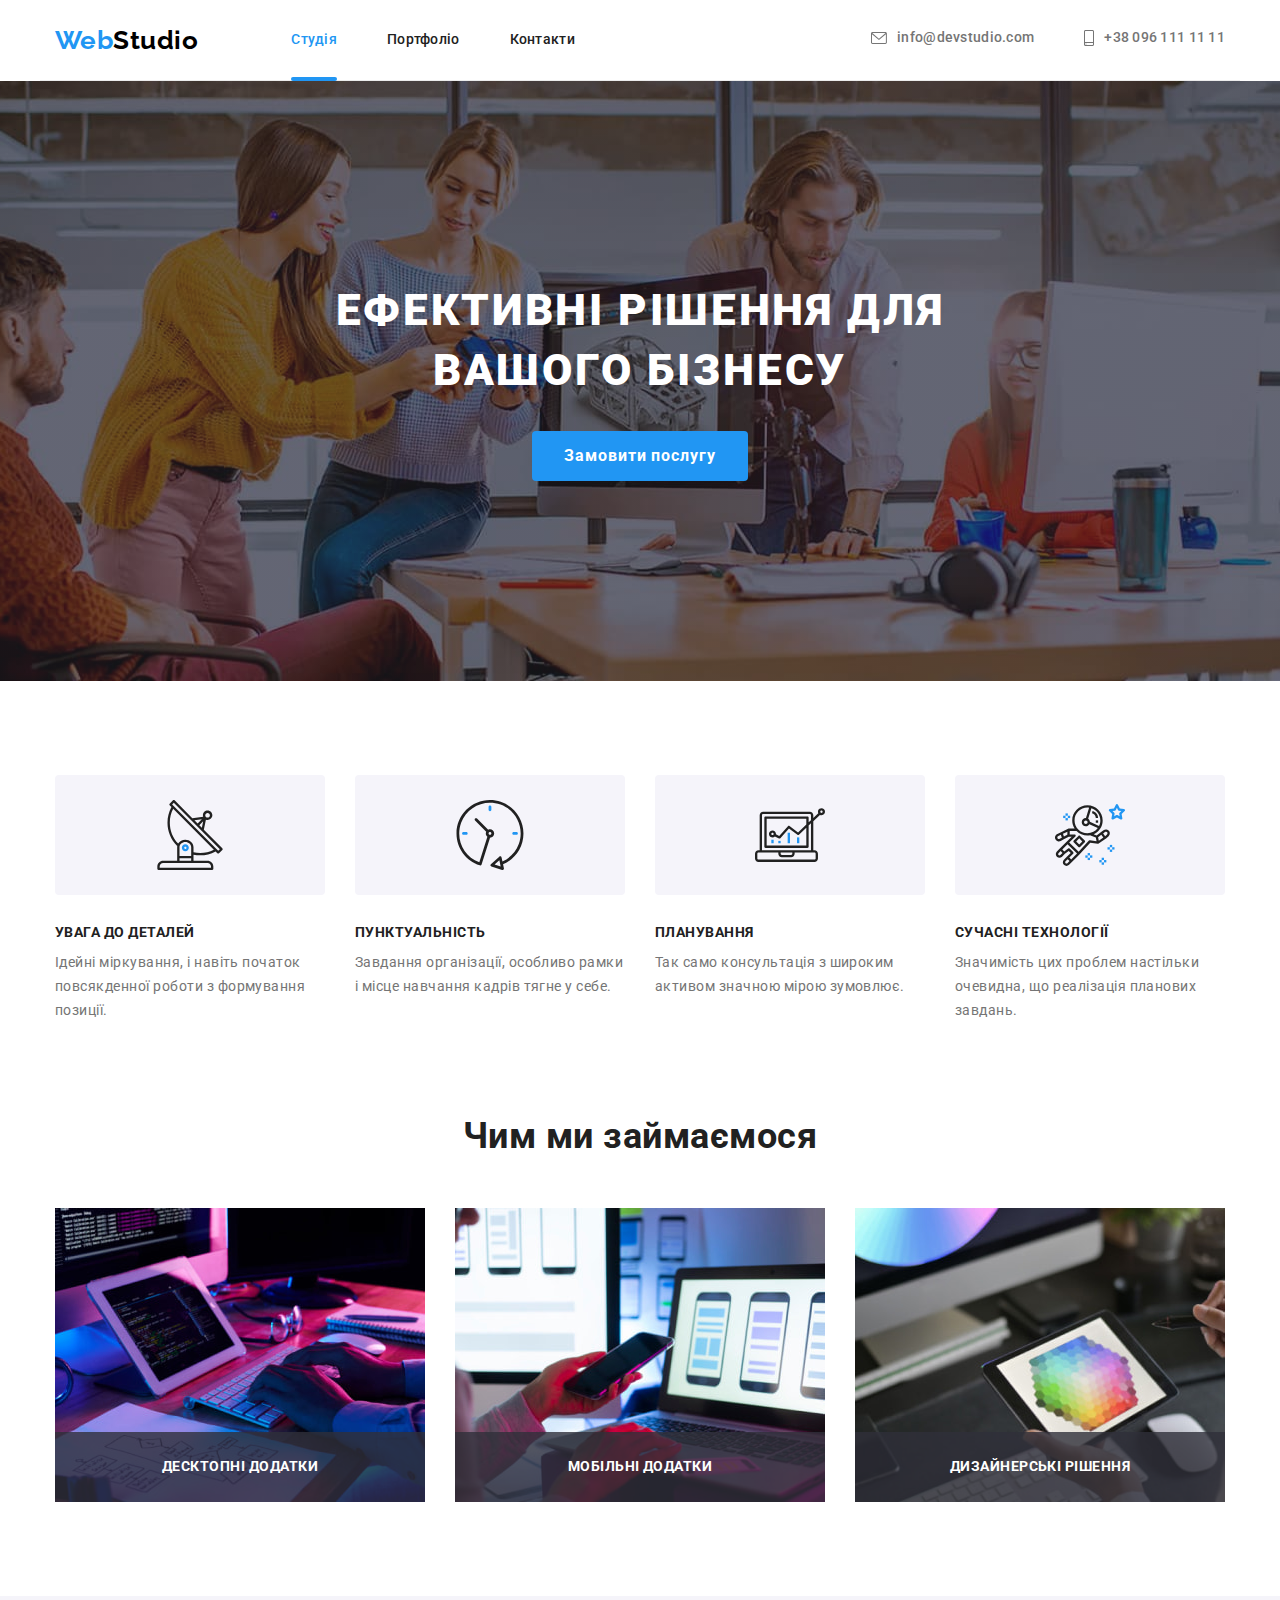
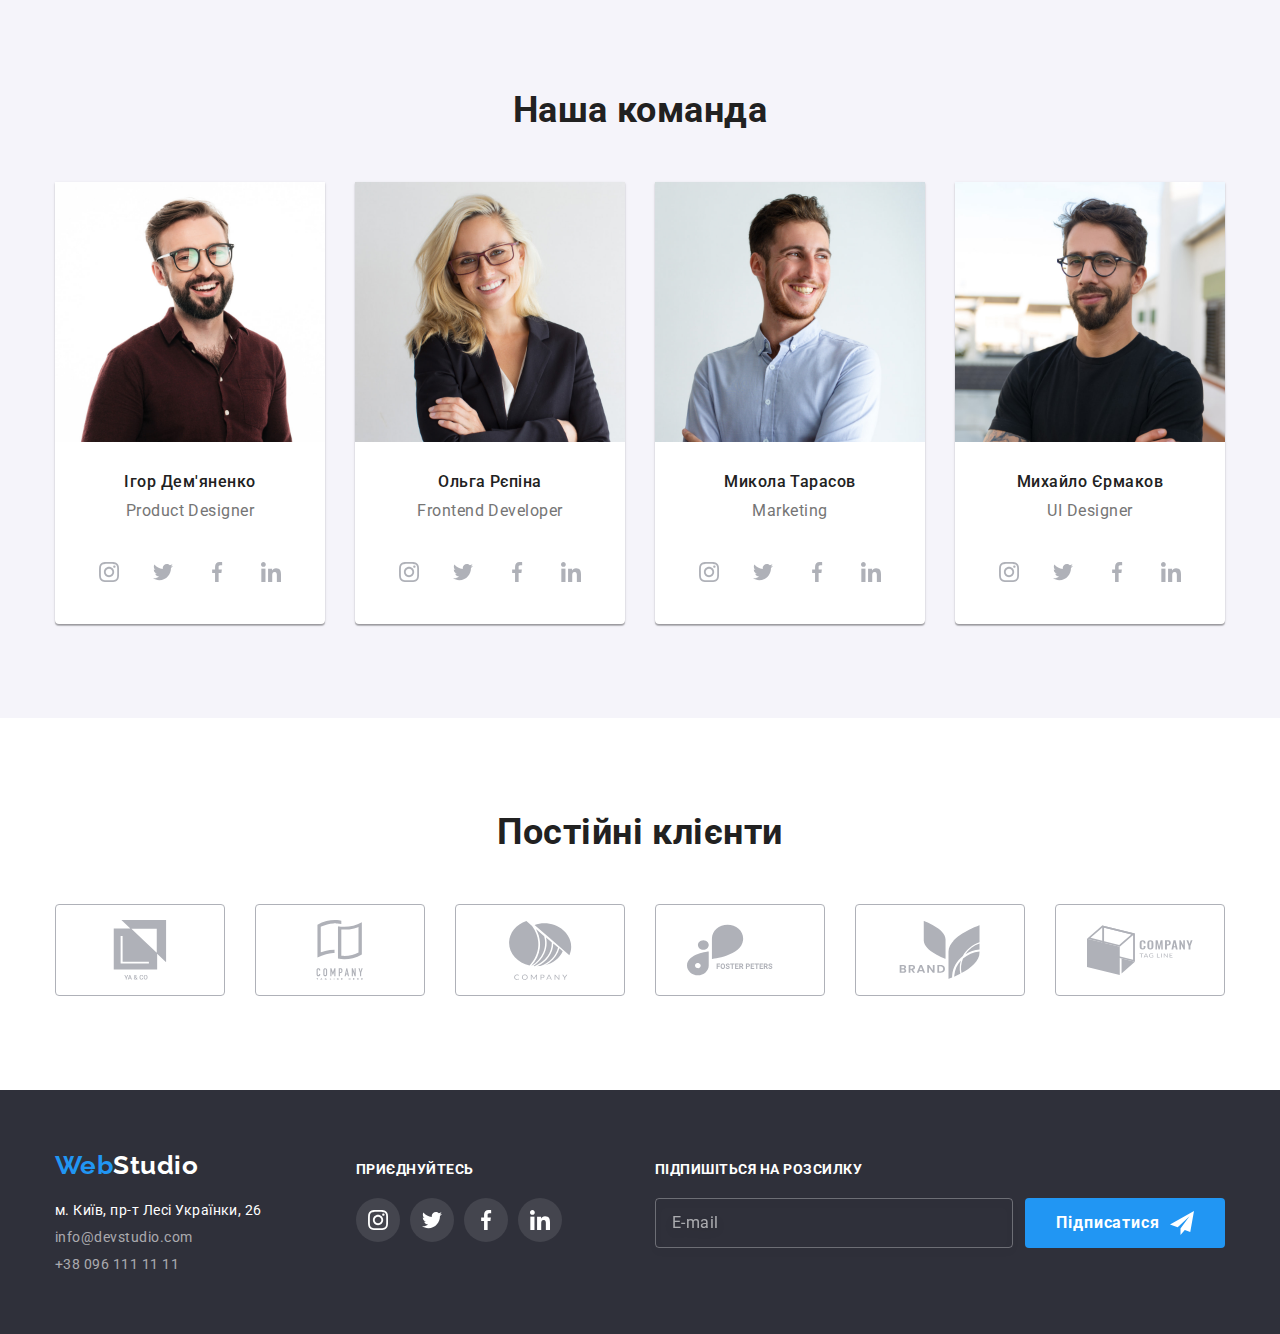
==== commit 6c1c2973: "Виправлення помилки заголоdку секції work" ====
--- a/index.html
+++ b/index.html
@@ -132,7 +132,7 @@
       <!-- Work -->
       <section class="section work">
         <div class="container">
-          <h2 class="work__label-title">Чим ми займаємося</h2>
+          <h2 class="work__title">Чим ми займаємося</h2>
           <ul class="work__list">
             <li class="work__item">
               <img
--- a/css/main.min.css
+++ b/css/main.min.css
@@ -1 +1 @@
-:root{--primery-text-color: #212121;--secondary-text-color: #757575;--accent-color: #2196f3;--main-background-color: #fff;--secondary-background-color: #2f303a}h1,h2,h3,h4,h5,h6,p{margin-top:0;margin-bottom:0}ul{list-style:none;margin-top:0;margin-bottom:0;padding-left:0}a{text-decoration:none}body{font-family:"Roboto",sans-serif;letter-spacing:.03em;color:var(--primery-text-color)}.container{padding-right:15px;padding-left:15px;margin:0 auto;outline:1px solid orange}@media screen and (min-width: 480px){.container{width:480px}}@media screen and (min-width: 768px){.container{width:768px}}@media screen and (min-width: 1200px){.container{width:1200px}}.section{padding-top:60px;padding-bottom:60px}@media screen and (min-width: 768px){.section{padding-top:60px;padding-bottom:60px}}@media screen and (min-width: 1200px){.section{padding-top:94px;padding-bottom:94px}}.header{background-color:var(--main-background-color)}.header__container{display:-webkit-box;display:-ms-flexbox;display:flex;-webkit-box-align:center;-ms-flex-align:center;align-items:center;border-bottom:1px solid #ececec}.header__logo{margin-right:93px}.header-contacts{display:-webkit-box;display:-ms-flexbox;display:flex;margin-left:auto}.header-contacts__link{display:-webkit-inline-box;display:-ms-inline-flexbox;display:inline-flex;font-weight:500;font-size:14px;line-height:1.14;letter-spacing:.02em;-webkit-box-align:center;-ms-flex-align:center;align-items:center;color:var(--secondary-text-color);text-decoration:none;-webkit-transition-property:color;transition-property:color;-webkit-transition-duration:250ms;transition-duration:250ms;-webkit-transition-timing-function:cubic-bezier(0.4, 0, 0.2, 1);transition-timing-function:cubic-bezier(0.4, 0, 0.2, 1)}.header-contacts__link:hover,.header-contacts__link:focus{color:var(--accent-color)}.header-contacts__item:not(:last-child){margin-right:50px}.header-contacts__icon{margin-right:10px;fill:currentColor;-webkit-transition-property:fill;transition-property:fill;-webkit-transition-duration:250ms;transition-duration:250ms;-webkit-transition-timing-function:cubic-bezier(0.4, 0, 0.2, 1);transition-timing-function:cubic-bezier(0.4, 0, 0.2, 1)}.logo{font-family:Raleway;font-weight:700;font-size:26px;line-height:1.19;color:var(--accent-color)}.logo--text-dark{color:#000}.logo--text-light{color:#fff}.nav__list{display:-webkit-box;display:-ms-flexbox;display:flex}.nav__item:not(:last-child){margin-right:50px}.nav__link{position:relative;display:block;padding-top:32px;padding-bottom:32px;font-weight:500;font-size:14px;line-height:1.14;letter-spacing:.02em;color:var(--primery-text-color);-webkit-transition-property:color;transition-property:color;-webkit-transition-duration:250ms;transition-duration:250ms;-webkit-transition-timing-function:cubic-bezier(0.4, 0, 0.2, 1);transition-timing-function:cubic-bezier(0.4, 0, 0.2, 1)}.nav__link:hover,.nav__link:focus{color:var(--accent-color)}.nav--active-page::after{content:"";position:absolute;bottom:-1px;left:0;width:100%;height:4px;border-radius:2px;background-color:var(--accent-color)}.nav--active-page{color:var(--accent-color)}.hero{padding-top:118px;padding-bottom:118px;margin-right:auto;margin-left:auto;max-width:1600px;background-color:#c4c4c4;background-image:-webkit-gradient(linear, left top, right top, from(rgba(47, 48, 58, 0.4)), to(rgba(47, 48, 58, 0.4))),url(../images/general/background-photo.jpg);background-image:linear-gradient(to right, rgba(47, 48, 58, 0.4), rgba(47, 48, 58, 0.4)),url(../images/general/background-photo.jpg);background-position:center,center}@media screen and (min-width: 768px){.hero{padding-top:118px;padding-bottom:118px}}@media screen and (min-width: 1200px){.hero{padding-top:200px;padding-bottom:200px}}.hero__title{margin-right:auto;margin-left:auto;margin-bottom:30px;font-weight:900;font-size:26px;line-height:1.61;text-align:center;letter-spacing:.06em;text-transform:uppercase;color:#fff}@media screen and (min-width: 768px){.hero__title{width:360px;font-size:26px;line-height:1.61}}@media screen and (min-width: 1200px){.hero__title{width:696px;font-size:44px;line-height:1.36}}.hero__button{display:block;margin-right:auto;margin-left:auto;padding-top:10px;padding-right:32px;padding-bottom:10px;padding-left:32px;min-width:216px;font-weight:700;font-size:16px;line-height:1.88;text-align:center;letter-spacing:.06em;color:#fff;background-color:var(--accent-color);cursor:pointer;border:none;border-radius:4px;-webkit-transition-property:background-color;transition-property:background-color;-webkit-transition-duration:250ms;transition-duration:250ms;-webkit-transition-timing-function:cubic-bezier(0.4, 0, 0.2, 1);transition-timing-function:cubic-bezier(0.4, 0, 0.2, 1)}.hero__button:hover{background-color:#188ce8}.features__list{display:-webkit-box;display:-ms-flexbox;display:flex;gap:30px}.features__item{width:270px}.features__icon-container{margin-bottom:30px;display:-webkit-box;display:-ms-flexbox;display:flex;-webkit-box-pack:center;-ms-flex-pack:center;justify-content:center;-webkit-box-align:center;-ms-flex-align:center;align-items:center;width:inherit;height:120px;background-color:#f5f4fa;border-radius:4px}.features__title{margin-bottom:10px;font-size:14px;line-height:1.14;text-transform:uppercase}.features__description{font-size:14px;line-height:1.71;color:var(--secondary-text-color)}.work{padding-top:0}.work__title{margin-bottom:50px;font-size:36px;line-height:1.16;text-align:center}.work__list{display:-webkit-box;display:-ms-flexbox;display:flex;gap:30px}.work__item{position:relative}.work__img{display:block}.work__label{position:absolute;bottom:0;left:0;width:100%;min-height:70px;background-color:rgba(47,48,58,.8)}.work__label-title{padding-top:27px;font-size:14px;line-height:1.14;text-align:center;text-transform:uppercase;color:#fff}.socials-list{margin-right:auto;margin-bottom:30px;margin-left:auto;display:-webkit-box;display:-ms-flexbox;display:flex;gap:10px;width:206px;height:44px}.socials-list__link{display:-webkit-box;display:-ms-flexbox;display:flex;-webkit-box-pack:center;-ms-flex-pack:center;justify-content:center;-webkit-box-align:center;-ms-flex-align:center;align-items:center;width:44px;height:44px;color:#afb1b8;background-color:#fff;border-radius:50%;-webkit-transition-property:background-color;transition-property:background-color;-webkit-transition-duration:250ms;transition-duration:250ms;-webkit-transition-timing-function:cubic-bezier(0.4, 0, 0.2, 1);transition-timing-function:cubic-bezier(0.4, 0, 0.2, 1)}.socials-list__link:hover,.socials-list__link:focus{background-color:var(--accent-color);color:#fff}.socials-list__icon{fill:currentColor;-webkit-transition-property:fill;transition-property:fill;-webkit-transition-duration:250ms;transition-duration:250ms;-webkit-transition-timing-function:cubic-bezier(0.4, 0, 0.2, 1);transition-timing-function:cubic-bezier(0.4, 0, 0.2, 1)}.team{background-color:#f5f4fa}.team__title{margin-bottom:50px;font-size:36px;line-height:1.16;text-align:center}.team__list{display:-webkit-box;display:-ms-flexbox;display:flex;gap:30px}.team__item{background-color:var(--main-background-color);-webkit-box-shadow:0px 1px 3px rgba(0,0,0,.12),0px 1px 1px rgba(0,0,0,.14),0px 2px 1px rgba(0,0,0,.2);box-shadow:0px 1px 3px rgba(0,0,0,.12),0px 1px 1px rgba(0,0,0,.14),0px 2px 1px rgba(0,0,0,.2);border-radius:0px 0px 4px 4px}.team__img{display:block;margin-bottom:30px}.team__name{margin-bottom:10px;font-weight:500;font-size:16px;line-height:1.19;text-align:center}.team__position{margin-bottom:30px;font-size:16px;line-height:1.19;text-align:center;color:var(--secondary-text-color)}.customers__title{margin-bottom:50px;font-size:36px;line-height:1.16;text-align:center;color:var(--primery-text-color)}.customers__list{display:-webkit-box;display:-ms-flexbox;display:flex;-webkit-box-pack:center;-ms-flex-pack:center;justify-content:center;gap:30px}.customer__link{display:-webkit-box;display:-ms-flexbox;display:flex;-webkit-box-pack:center;-ms-flex-pack:center;justify-content:center;-webkit-box-align:center;-ms-flex-align:center;align-items:center;width:170px;height:92px;color:#afb1b8;border:1px solid #afb1b8;border-radius:4px;-webkit-transition-property:border-color,color;transition-property:border-color,color;-webkit-transition-duration:250ms;transition-duration:250ms;-webkit-transition-timing-function:cubic-bezier(0.4, 0, 0.2, 1);transition-timing-function:cubic-bezier(0.4, 0, 0.2, 1)}.customer__link:hover,.customer__link:focus{color:var(--accent-color);border-color:var(--accent-color)}.customes__icon{fill:currentColor;-webkit-transition-property:fill;transition-property:fill;-webkit-transition-duration:250ms;transition-duration:250ms;-webkit-transition-timing-function:cubic-bezier(0.4, 0, 0.2, 1);transition-timing-function:cubic-bezier(0.4, 0, 0.2, 1)}.subscribe{padding-top:12px;width:570px}.subscribe__title{margin-bottom:20px;font-size:14px;line-height:1.14;text-transform:uppercase;color:#fff}.subscribe__box{display:-webkit-box;display:-ms-flexbox;display:flex;gap:12px}.subscribe__input{width:358px;height:50px;padding-left:16px;font-size:16px;line-height:1.25;letter-spacing:.03em;color:#fff;background-color:rgba(0,0,0,0);border:1px solid rgba(255,255,255,.3);-webkit-filter:drop-shadow(0px 4px 4px rgba(0, 0, 0, 0.15));filter:drop-shadow(0px 4px 4px rgba(0, 0, 0, 0.15));border-radius:4px;outline:none}.subscribe__input::-webkit-input-placeholder{font-size:16px;line-height:1.25;letter-spacing:.03em;color:rgba(255,255,255,.6)}.subscribe__input::-moz-placeholder{font-size:16px;line-height:1.25;letter-spacing:.03em;color:rgba(255,255,255,.6)}.subscribe__input:-ms-input-placeholder{font-size:16px;line-height:1.25;letter-spacing:.03em;color:rgba(255,255,255,.6)}.subscribe__input::-ms-input-placeholder{font-size:16px;line-height:1.25;letter-spacing:.03em;color:rgba(255,255,255,.6)}.subscribe__input::placeholder{font-size:16px;line-height:1.25;letter-spacing:.03em;color:rgba(255,255,255,.6)}.subscribe__btn{display:-webkit-box;display:-ms-flexbox;display:flex;-webkit-box-align:center;-ms-flex-align:center;align-items:center;-webkit-box-pack:center;-ms-flex-pack:center;justify-content:center;gap:10px;padding:0;width:200px;height:50px;font-weight:700;font-size:16px;line-height:1.88;letter-spacing:.06em;color:#fff;background-color:var(--accent-color);border:rgba(0,0,0,0);border-radius:4px;-webkit-transition-property:-webkit-box-shadow;transition-property:-webkit-box-shadow;transition-property:box-shadow;transition-property:box-shadow, -webkit-box-shadow;-webkit-transition-duration:250ms;transition-duration:250ms;-webkit-transition-timing-function:cubic-bezier(0.4, 0, 0.2, 1);transition-timing-function:cubic-bezier(0.4, 0, 0.2, 1)}.subscribe__btn:hover{-webkit-box-shadow:0px 4px 4px rgba(0,0,0,.15);box-shadow:0px 4px 4px rgba(0,0,0,.15)}.footer{padding-top:60px;padding-bottom:60px;background-color:var(--secondary-background-color)}.footer__contaiter{display:-webkit-box;display:-ms-flexbox;display:flex}.logo-and-adress{margin-right:70px;width:231px}.footer-logo{display:block;margin-bottom:20px}.contacts-list__item:not(:last-child){margin-bottom:9px}.contacts-list__link{font-style:normal;font-weight:400;font-size:14px;line-height:1.17;color:rgba(255,255,255,.6);-webkit-transition-property:color;transition-property:color;-webkit-transition-duration:250ms;transition-duration:250ms;-webkit-transition-timing-function:cubic-bezier(0.4, 0, 0.2, 1);transition-timing-function:cubic-bezier(0.4, 0, 0.2, 1)}.contacts-list__link--address{color:#fff}.contacts-list__link:hover,.contacts-list__link:focus{color:var(--accent-color)}.footer-socials{padding-top:12px;margin-right:93px}.footer-socials__title{margin-bottom:20px;font-size:14px;line-height:1.14;text-transform:uppercase;color:#fff}.socials-list__link--footer{color:#fff;background-color:rgba(255,255,255,.1)}.socials-list__link--footer:hover,.socials-list__link--footer:focus{background-color:var(--accent-color);color:#fff}.socials-list__icon--footer{fill:currentColor;-webkit-transition-property:fill;transition-property:fill;-webkit-transition-duration:250ms;transition-duration:250ms;-webkit-transition-timing-function:cubic-bezier(0.4, 0, 0.2, 1);transition-timing-function:cubic-bezier(0.4, 0, 0.2, 1)}.filter{display:-webkit-box;display:-ms-flexbox;display:flex;-webkit-box-pack:center;-ms-flex-pack:center;justify-content:center;gap:8px;margin-bottom:50px}.filter__button{padding-top:6px;padding-right:22px;padding-bottom:6px;padding-left:22px;font-weight:500;font-size:16px;line-height:1.16;text-align:center;cursor:pointer;background-color:#f5f4fa;border:none;border-radius:4px;-webkit-transition-property:color,background-color,-webkit-box-shadow;transition-property:color,background-color,-webkit-box-shadow;transition-property:color,background-color,box-shadow;transition-property:color,background-color,box-shadow,-webkit-box-shadow;-webkit-transition-duration:250ms;transition-duration:250ms;-webkit-transition-timing-function:cubic-bezier(0.4, 0, 0.2, 1);transition-timing-function:cubic-bezier(0.4, 0, 0.2, 1)}.filter__button:hover,.filter__button:focus{color:#fff;background-color:var(--accent-color);-webkit-box-shadow:0px 3px 1px rgba(0,0,0,.1),0px 1px 2px rgba(0,0,0,.08),0px 2px 2px rgba(0,0,0,.12);box-shadow:0px 3px 1px rgba(0,0,0,.1),0px 1px 2px rgba(0,0,0,.08),0px 2px 2px rgba(0,0,0,.12)}.projects-list{display:-webkit-box;display:-ms-flexbox;display:flex;-ms-flex-wrap:wrap;flex-wrap:wrap;gap:30px}.projects__item{background-color:var(--main-background-color)}.projects__link{display:block;text-decoration:none;-webkit-transition-property:-webkit-box-shadow;transition-property:-webkit-box-shadow;transition-property:box-shadow;transition-property:box-shadow, -webkit-box-shadow;-webkit-transition-duration:250ms;transition-duration:250ms;-webkit-transition-timing-function:cubic-bezier(0.4, 0, 0.2, 1);transition-timing-function:cubic-bezier(0.4, 0, 0.2, 1)}.projects__link:hover,.projects__link:focus{-webkit-box-shadow:0px 1px 1px rgba(0,0,0,.12),0px 4px 4px rgba(0,0,0,.06),1px 4px 6px rgba(0,0,0,.16);box-shadow:0px 1px 1px rgba(0,0,0,.12),0px 4px 4px rgba(0,0,0,.06),1px 4px 6px rgba(0,0,0,.16)}.projects__box{position:relative;overflow:hidden}.projects__img{display:block}.projects__overlay{position:absolute;top:0;left:0;width:100%;height:100%;padding:63px 24px;background-color:rgba(33,150,243,.9);-webkit-transform:translateY(100%);transform:translateY(100%);-webkit-transition-property:-webkit-transform;transition-property:-webkit-transform;transition-property:transform;transition-property:transform, -webkit-transform;-webkit-transition-duration:250ms;transition-duration:250ms;-webkit-transition-timing-function:cubic-bezier(0.4, 0, 0.2, 1);transition-timing-function:cubic-bezier(0.4, 0, 0.2, 1)}.projects__link:hover .projects__overlay{-webkit-transform:translateY(0);transform:translateY(0)}.projects__overlay-text{font-size:18px;line-height:1.56;color:#fff}.project__description{padding-top:20px;padding-right:24px;padding-left:24px;padding-bottom:20px;border:1px solid #eee;border-top:none}.project__title{font-size:18px;line-height:2;letter-spacing:.06em;color:var(--primery-text-color)}.project__type{font-size:16px;line-height:1.88;color:var(--secondary-text-color)}.backdrop{position:fixed;top:0;width:100%;height:100%;background-color:rgba(0,0,0,.2);-webkit-transition-property:opacity,visibility;transition-property:opacity,visibility;-webkit-transition-duration:250ms;transition-duration:250ms;-webkit-transition-timing-function:cubic-bezier(0.4, 0, 0.2, 1);transition-timing-function:cubic-bezier(0.4, 0, 0.2, 1)}.backdrop.is-hidden{opacity:0;visibility:hidden;pointer-events:none}.modal{position:absolute;top:50%;left:50%;-webkit-transform:translateX(-50%) translateY(-50%);transform:translateX(-50%) translateY(-50%);padding:40px;width:528px;min-height:581px;background-color:#fff;-webkit-box-shadow:0px 1px 3px rgba(0,0,0,.12),0px 1px 1px rgba(0,0,0,.14),0px 2px 1px rgba(0,0,0,.2);box-shadow:0px 1px 3px rgba(0,0,0,.12),0px 1px 1px rgba(0,0,0,.14),0px 2px 1px rgba(0,0,0,.2);border-radius:4px}.modal__btn{position:absolute;top:8px;right:8px;padding:0;display:-webkit-box;display:-ms-flexbox;display:flex;-webkit-box-align:center;-ms-flex-align:center;align-items:center;-webkit-box-pack:center;-ms-flex-pack:center;justify-content:center;width:30px;height:30px;background-color:#fff;border:1px solid rgba(0,0,0,.1);border-radius:50%;cursor:pointer}.modal__icon{-webkit-transition-property:fill;transition-property:fill;-webkit-transition-duration:250ms;transition-duration:250ms;-webkit-transition-timing-function:cubic-bezier(0.4, 0, 0.2, 1);transition-timing-function:cubic-bezier(0.4, 0, 0.2, 1)}.modal__icon:hover{fill:var(--accent-color)}.modal-form__title{display:block;text-align:center;margin-bottom:12px;font-size:20px;line-height:1.15;text-align:center}.modal-form__label{display:block;margin-bottom:4px;font-size:12px;line-height:1.16;letter-spacing:.01em;color:#757575}.modal-form__group{position:relative;margin-bottom:10px}.modal-form__input{width:100%;height:40px;padding-left:42px;border:1px solid rgba(33,33,33,.2);border-radius:4px;outline:1px solid rgba(0,0,0,0);outline-offset:-1px;-webkit-transition-property:outline-color;transition-property:outline-color;-webkit-transition-duration:250ms;transition-duration:250ms;-webkit-transition-timing-function:cubic-bezier(0.4, 0, 0.2, 1);transition-timing-function:cubic-bezier(0.4, 0, 0.2, 1)}.modal-form__input:focus{outline-color:var(--accent-color)}.modal-form__icon{position:absolute;top:50%;left:12px;-webkit-transform:translateY(-50%);transform:translateY(-50%);-webkit-transition-property:fill;transition-property:fill;-webkit-transition-duration:250ms;transition-duration:250ms;-webkit-transition-timing-function:cubic-bezier(0.4, 0, 0.2, 1);transition-timing-function:cubic-bezier(0.4, 0, 0.2, 1)}.modal-form__input:focus-within+.modal-form__icon{fill:var(--accent-color)}.modal-form__comment{width:100%;height:120px;padding:12px 16px;margin-bottom:20px;font-size:12px;line-height:1.16;letter-spacing:.01em;border:1px solid rgba(33,33,33,.2);border-radius:4px;outline:1px solid rgba(0,0,0,0);outline-offset:-1px;-webkit-transition-property:outline-color;transition-property:outline-color;-webkit-transition-duration:250ms;transition-duration:250ms;-webkit-transition-timing-function:cubic-bezier(0.4, 0, 0.2, 1);transition-timing-function:cubic-bezier(0.4, 0, 0.2, 1);resize:none}.modal-form__comment:focus{outline-color:var(--accent-color)}.modal-form__comment::-webkit-input-placeholder{font-size:12px;line-height:1.16;letter-spacing:.01em;color:rgba(117,117,117,.5)}.modal-form__comment::-moz-placeholder{font-size:12px;line-height:1.16;letter-spacing:.01em;color:rgba(117,117,117,.5)}.modal-form__comment:-ms-input-placeholder{font-size:12px;line-height:1.16;letter-spacing:.01em;color:rgba(117,117,117,.5)}.modal-form__comment::-ms-input-placeholder{font-size:12px;line-height:1.16;letter-spacing:.01em;color:rgba(117,117,117,.5)}.modal-form__comment::placeholder{font-size:12px;line-height:1.16;letter-spacing:.01em;color:rgba(117,117,117,.5)}.modal-form__agreement{display:-webkit-box;display:-ms-flexbox;display:flex;-webkit-box-align:center;-ms-flex-align:center;align-items:center;-webkit-box-pack:center;-ms-flex-pack:center;justify-content:center;gap:7px;margin-bottom:30px}.modal-form__checkbox{-webkit-appearance:none;-moz-appearance:none;appearance:none;width:16px;height:15px;border:2px solid #000;border-radius:2px;background-image:url("data:image/svg+xml,%3Csvg width='13' height='10' viewBox='0 0 13 10' fill='none' xmlns='http://www.w3.org/2000/svg'%3E%3Cpath d='M1.95703 4.75166L1.88825 4.68604L1.81923 4.75141L0.93123 5.59258L0.854858 5.66492L0.930974 5.73753L4.42671 9.07236L4.49574 9.1382L4.56476 9.07236L12.069 1.91352L12.1449 1.84116L12.069 1.76881L11.1873 0.927644L11.1183 0.861826L11.0493 0.927611L4.49577 7.17353L1.95703 4.75166Z' fill='white' stroke='white' stroke-width='0.2'/%3E%3C/svg%3E");background-repeat:no-repeat;background-position:center;background-size:0;-webkit-transition-property:background-color,border-color,background-size;transition-property:background-color,border-color,background-size;-webkit-transition-duration:250ms;transition-duration:250ms;-webkit-transition-timing-function:cubic-bezier(0.4, 0, 0.2, 1);transition-timing-function:cubic-bezier(0.4, 0, 0.2, 1)}.modal-form__checkbox:checked{background-color:var(--accent-color);border-color:rgba(0,0,0,0);background-size:11px 8px}.modal-form__agreement-text{font-size:14px;line-height:1.71;color:var(--secondary-text-color);-webkit-user-select:none;-moz-user-select:none;-ms-user-select:none;user-select:none}.modal-form__link{color:var(--accent-color);text-decoration:underline}.modal-form__btn{display:-webkit-box;display:-ms-flexbox;display:flex;-webkit-box-align:center;-ms-flex-align:center;align-items:center;-webkit-box-pack:center;-ms-flex-pack:center;justify-content:center;padding:0;margin-right:auto;margin-left:auto;width:200px;height:50px;font-weight:700;font-size:16px;line-height:1.88;letter-spacing:.06em;color:#fff;background-color:#188ce8;border:rgba(0,0,0,0);border-radius:4px;-webkit-transition-property:-webkit-box-shadow;transition-property:-webkit-box-shadow;transition-property:box-shadow;transition-property:box-shadow, -webkit-box-shadow;-webkit-transition-duration:250ms;transition-duration:250ms;-webkit-transition-timing-function:cubic-bezier(0.4, 0, 0.2, 1);transition-timing-function:cubic-bezier(0.4, 0, 0.2, 1);cursor:pointer}.modal-form__btn:hover{-webkit-box-shadow:0px 4px 4px rgba(0,0,0,.15);box-shadow:0px 4px 4px rgba(0,0,0,.15)}/*# sourceMappingURL=main.min.css.map */+:root{--primery-text-color: #212121;--secondary-text-color: #757575;--accent-color: #2196f3;--main-background-color: #fff;--secondary-background-color: #2f303a}h1,h2,h3,h4,h5,h6,p{margin-top:0;margin-bottom:0}ul{list-style:none;margin-top:0;margin-bottom:0;padding-left:0}a{text-decoration:none}body{font-family:"Roboto",sans-serif;letter-spacing:.03em;color:var(--primery-text-color)}.container{padding-right:15px;padding-left:15px;margin:0 auto}@media screen and (min-width: 480px){.container{width:480px}}@media screen and (min-width: 768px){.container{width:768px}}@media screen and (min-width: 1200px){.container{width:1200px}}.section{padding-top:60px;padding-bottom:60px}@media screen and (min-width: 768px){.section{padding-top:60px;padding-bottom:60px}}@media screen and (min-width: 1200px){.section{padding-top:94px;padding-bottom:94px}}.header{background-color:var(--main-background-color)}.header__container{display:-webkit-box;display:-ms-flexbox;display:flex;-webkit-box-align:center;-ms-flex-align:center;align-items:center;border-bottom:1px solid #ececec}.header__logo{margin-right:93px}.header-contacts{display:-webkit-box;display:-ms-flexbox;display:flex;margin-left:auto}.header-contacts__link{display:-webkit-inline-box;display:-ms-inline-flexbox;display:inline-flex;font-weight:500;font-size:14px;line-height:1.14;letter-spacing:.02em;-webkit-box-align:center;-ms-flex-align:center;align-items:center;color:var(--secondary-text-color);text-decoration:none;-webkit-transition-property:color;transition-property:color;-webkit-transition-duration:250ms;transition-duration:250ms;-webkit-transition-timing-function:cubic-bezier(0.4, 0, 0.2, 1);transition-timing-function:cubic-bezier(0.4, 0, 0.2, 1)}.header-contacts__link:hover,.header-contacts__link:focus{color:var(--accent-color)}.header-contacts__item:not(:last-child){margin-right:50px}.header-contacts__icon{margin-right:10px;fill:currentColor;-webkit-transition-property:fill;transition-property:fill;-webkit-transition-duration:250ms;transition-duration:250ms;-webkit-transition-timing-function:cubic-bezier(0.4, 0, 0.2, 1);transition-timing-function:cubic-bezier(0.4, 0, 0.2, 1)}.logo{font-family:Raleway;font-weight:700;font-size:26px;line-height:1.19;color:var(--accent-color)}.logo--text-dark{color:#000}.logo--text-light{color:#fff}.nav__list{display:-webkit-box;display:-ms-flexbox;display:flex}.nav__item:not(:last-child){margin-right:50px}.nav__link{position:relative;display:block;padding-top:32px;padding-bottom:32px;font-weight:500;font-size:14px;line-height:1.14;letter-spacing:.02em;color:var(--primery-text-color);-webkit-transition-property:color;transition-property:color;-webkit-transition-duration:250ms;transition-duration:250ms;-webkit-transition-timing-function:cubic-bezier(0.4, 0, 0.2, 1);transition-timing-function:cubic-bezier(0.4, 0, 0.2, 1)}.nav__link:hover,.nav__link:focus{color:var(--accent-color)}.nav--active-page::after{content:"";position:absolute;bottom:-1px;left:0;width:100%;height:4px;border-radius:2px;background-color:var(--accent-color)}.nav--active-page{color:var(--accent-color)}.hero{padding-top:118px;padding-bottom:118px;margin-right:auto;margin-left:auto;max-width:1600px;background-color:#c4c4c4;background-image:-webkit-gradient(linear, left top, right top, from(rgba(47, 48, 58, 0.4)), to(rgba(47, 48, 58, 0.4))),url(../images/general/background-photo.jpg);background-image:linear-gradient(to right, rgba(47, 48, 58, 0.4), rgba(47, 48, 58, 0.4)),url(../images/general/background-photo.jpg);background-position:center,center}@media screen and (min-width: 768px){.hero{padding-top:118px;padding-bottom:118px}}@media screen and (min-width: 1200px){.hero{padding-top:200px;padding-bottom:200px}}.hero__title{margin-right:auto;margin-left:auto;margin-bottom:30px;font-weight:900;font-size:26px;line-height:1.61;text-align:center;letter-spacing:.06em;text-transform:uppercase;color:#fff}@media screen and (min-width: 768px){.hero__title{width:360px;font-size:26px;line-height:1.61}}@media screen and (min-width: 1200px){.hero__title{width:696px;font-size:44px;line-height:1.36}}.hero__button{display:block;margin-right:auto;margin-left:auto;padding-top:10px;padding-right:32px;padding-bottom:10px;padding-left:32px;min-width:216px;font-weight:700;font-size:16px;line-height:1.88;text-align:center;letter-spacing:.06em;color:#fff;background-color:var(--accent-color);cursor:pointer;border:none;border-radius:4px;-webkit-transition-property:background-color;transition-property:background-color;-webkit-transition-duration:250ms;transition-duration:250ms;-webkit-transition-timing-function:cubic-bezier(0.4, 0, 0.2, 1);transition-timing-function:cubic-bezier(0.4, 0, 0.2, 1)}.hero__button:hover{background-color:#188ce8}.features__list{display:-webkit-box;display:-ms-flexbox;display:flex;gap:30px}.features__item{width:270px}.features__icon-container{margin-bottom:30px;display:-webkit-box;display:-ms-flexbox;display:flex;-webkit-box-pack:center;-ms-flex-pack:center;justify-content:center;-webkit-box-align:center;-ms-flex-align:center;align-items:center;width:inherit;height:120px;background-color:#f5f4fa;border-radius:4px}.features__title{margin-bottom:10px;font-size:14px;line-height:1.14;text-transform:uppercase}.features__description{font-size:14px;line-height:1.71;color:var(--secondary-text-color)}.work{padding-top:0}.work__title{margin-bottom:50px;font-size:36px;line-height:1.16;text-align:center}.work__list{display:-webkit-box;display:-ms-flexbox;display:flex;gap:30px}.work__item{position:relative}.work__img{display:block}.work__label{position:absolute;bottom:0;left:0;width:100%;min-height:70px;background-color:rgba(47,48,58,.8)}.work__label-title{padding-top:27px;font-size:14px;line-height:1.14;text-align:center;text-transform:uppercase;color:#fff}.socials-list{margin-right:auto;margin-bottom:30px;margin-left:auto;display:-webkit-box;display:-ms-flexbox;display:flex;gap:10px;width:206px;height:44px}.socials-list__link{display:-webkit-box;display:-ms-flexbox;display:flex;-webkit-box-pack:center;-ms-flex-pack:center;justify-content:center;-webkit-box-align:center;-ms-flex-align:center;align-items:center;width:44px;height:44px;color:#afb1b8;background-color:#fff;border-radius:50%;-webkit-transition-property:background-color;transition-property:background-color;-webkit-transition-duration:250ms;transition-duration:250ms;-webkit-transition-timing-function:cubic-bezier(0.4, 0, 0.2, 1);transition-timing-function:cubic-bezier(0.4, 0, 0.2, 1)}.socials-list__link:hover,.socials-list__link:focus{background-color:var(--accent-color);color:#fff}.socials-list__icon{fill:currentColor;-webkit-transition-property:fill;transition-property:fill;-webkit-transition-duration:250ms;transition-duration:250ms;-webkit-transition-timing-function:cubic-bezier(0.4, 0, 0.2, 1);transition-timing-function:cubic-bezier(0.4, 0, 0.2, 1)}.team{background-color:#f5f4fa}.team__title{margin-bottom:50px;font-size:36px;line-height:1.16;text-align:center}.team__list{display:-webkit-box;display:-ms-flexbox;display:flex;gap:30px}.team__item{background-color:var(--main-background-color);-webkit-box-shadow:0px 1px 3px rgba(0,0,0,.12),0px 1px 1px rgba(0,0,0,.14),0px 2px 1px rgba(0,0,0,.2);box-shadow:0px 1px 3px rgba(0,0,0,.12),0px 1px 1px rgba(0,0,0,.14),0px 2px 1px rgba(0,0,0,.2);border-radius:0px 0px 4px 4px}.team__img{display:block;margin-bottom:30px}.team__name{margin-bottom:10px;font-weight:500;font-size:16px;line-height:1.19;text-align:center}.team__position{margin-bottom:30px;font-size:16px;line-height:1.19;text-align:center;color:var(--secondary-text-color)}.customers__title{margin-bottom:50px;font-size:36px;line-height:1.16;text-align:center;color:var(--primery-text-color)}.customers__list{display:-webkit-box;display:-ms-flexbox;display:flex;-webkit-box-pack:center;-ms-flex-pack:center;justify-content:center;gap:30px}.customer__link{display:-webkit-box;display:-ms-flexbox;display:flex;-webkit-box-pack:center;-ms-flex-pack:center;justify-content:center;-webkit-box-align:center;-ms-flex-align:center;align-items:center;width:170px;height:92px;color:#afb1b8;border:1px solid #afb1b8;border-radius:4px;-webkit-transition-property:border-color,color;transition-property:border-color,color;-webkit-transition-duration:250ms;transition-duration:250ms;-webkit-transition-timing-function:cubic-bezier(0.4, 0, 0.2, 1);transition-timing-function:cubic-bezier(0.4, 0, 0.2, 1)}.customer__link:hover,.customer__link:focus{color:var(--accent-color);border-color:var(--accent-color)}.customes__icon{fill:currentColor;-webkit-transition-property:fill;transition-property:fill;-webkit-transition-duration:250ms;transition-duration:250ms;-webkit-transition-timing-function:cubic-bezier(0.4, 0, 0.2, 1);transition-timing-function:cubic-bezier(0.4, 0, 0.2, 1)}.subscribe{padding-top:12px;width:570px}.subscribe__title{margin-bottom:20px;font-size:14px;line-height:1.14;text-transform:uppercase;color:#fff}.subscribe__box{display:-webkit-box;display:-ms-flexbox;display:flex;gap:12px}.subscribe__input{width:358px;height:50px;padding-left:16px;font-size:16px;line-height:1.25;letter-spacing:.03em;color:#fff;background-color:rgba(0,0,0,0);border:1px solid rgba(255,255,255,.3);-webkit-filter:drop-shadow(0px 4px 4px rgba(0, 0, 0, 0.15));filter:drop-shadow(0px 4px 4px rgba(0, 0, 0, 0.15));border-radius:4px;outline:none}.subscribe__input::-webkit-input-placeholder{font-size:16px;line-height:1.25;letter-spacing:.03em;color:rgba(255,255,255,.6)}.subscribe__input::-moz-placeholder{font-size:16px;line-height:1.25;letter-spacing:.03em;color:rgba(255,255,255,.6)}.subscribe__input:-ms-input-placeholder{font-size:16px;line-height:1.25;letter-spacing:.03em;color:rgba(255,255,255,.6)}.subscribe__input::-ms-input-placeholder{font-size:16px;line-height:1.25;letter-spacing:.03em;color:rgba(255,255,255,.6)}.subscribe__input::placeholder{font-size:16px;line-height:1.25;letter-spacing:.03em;color:rgba(255,255,255,.6)}.subscribe__btn{display:-webkit-box;display:-ms-flexbox;display:flex;-webkit-box-align:center;-ms-flex-align:center;align-items:center;-webkit-box-pack:center;-ms-flex-pack:center;justify-content:center;gap:10px;padding:0;width:200px;height:50px;font-weight:700;font-size:16px;line-height:1.88;letter-spacing:.06em;color:#fff;background-color:var(--accent-color);border:rgba(0,0,0,0);border-radius:4px;-webkit-transition-property:-webkit-box-shadow;transition-property:-webkit-box-shadow;transition-property:box-shadow;transition-property:box-shadow, -webkit-box-shadow;-webkit-transition-duration:250ms;transition-duration:250ms;-webkit-transition-timing-function:cubic-bezier(0.4, 0, 0.2, 1);transition-timing-function:cubic-bezier(0.4, 0, 0.2, 1)}.subscribe__btn:hover{-webkit-box-shadow:0px 4px 4px rgba(0,0,0,.15);box-shadow:0px 4px 4px rgba(0,0,0,.15)}.footer{padding-top:60px;padding-bottom:60px;background-color:var(--secondary-background-color)}.footer__contaiter{display:-webkit-box;display:-ms-flexbox;display:flex}.logo-and-adress{margin-right:70px;width:231px}.footer-logo{display:block;margin-bottom:20px}.contacts-list__item:not(:last-child){margin-bottom:9px}.contacts-list__link{font-style:normal;font-weight:400;font-size:14px;line-height:1.17;color:rgba(255,255,255,.6);-webkit-transition-property:color;transition-property:color;-webkit-transition-duration:250ms;transition-duration:250ms;-webkit-transition-timing-function:cubic-bezier(0.4, 0, 0.2, 1);transition-timing-function:cubic-bezier(0.4, 0, 0.2, 1)}.contacts-list__link--address{color:#fff}.contacts-list__link:hover,.contacts-list__link:focus{color:var(--accent-color)}.footer-socials{padding-top:12px;margin-right:93px}.footer-socials__title{margin-bottom:20px;font-size:14px;line-height:1.14;text-transform:uppercase;color:#fff}.socials-list__link--footer{color:#fff;background-color:rgba(255,255,255,.1)}.socials-list__link--footer:hover,.socials-list__link--footer:focus{background-color:var(--accent-color);color:#fff}.socials-list__icon--footer{fill:currentColor;-webkit-transition-property:fill;transition-property:fill;-webkit-transition-duration:250ms;transition-duration:250ms;-webkit-transition-timing-function:cubic-bezier(0.4, 0, 0.2, 1);transition-timing-function:cubic-bezier(0.4, 0, 0.2, 1)}.filter{display:-webkit-box;display:-ms-flexbox;display:flex;-webkit-box-pack:center;-ms-flex-pack:center;justify-content:center;gap:8px;margin-bottom:50px}.filter__button{padding-top:6px;padding-right:22px;padding-bottom:6px;padding-left:22px;font-weight:500;font-size:16px;line-height:1.16;text-align:center;cursor:pointer;background-color:#f5f4fa;border:none;border-radius:4px;-webkit-transition-property:color,background-color,-webkit-box-shadow;transition-property:color,background-color,-webkit-box-shadow;transition-property:color,background-color,box-shadow;transition-property:color,background-color,box-shadow,-webkit-box-shadow;-webkit-transition-duration:250ms;transition-duration:250ms;-webkit-transition-timing-function:cubic-bezier(0.4, 0, 0.2, 1);transition-timing-function:cubic-bezier(0.4, 0, 0.2, 1)}.filter__button:hover,.filter__button:focus{color:#fff;background-color:var(--accent-color);-webkit-box-shadow:0px 3px 1px rgba(0,0,0,.1),0px 1px 2px rgba(0,0,0,.08),0px 2px 2px rgba(0,0,0,.12);box-shadow:0px 3px 1px rgba(0,0,0,.1),0px 1px 2px rgba(0,0,0,.08),0px 2px 2px rgba(0,0,0,.12)}.projects-list{display:-webkit-box;display:-ms-flexbox;display:flex;-ms-flex-wrap:wrap;flex-wrap:wrap;gap:30px}.projects__item{background-color:var(--main-background-color)}.projects__link{display:block;text-decoration:none;-webkit-transition-property:-webkit-box-shadow;transition-property:-webkit-box-shadow;transition-property:box-shadow;transition-property:box-shadow, -webkit-box-shadow;-webkit-transition-duration:250ms;transition-duration:250ms;-webkit-transition-timing-function:cubic-bezier(0.4, 0, 0.2, 1);transition-timing-function:cubic-bezier(0.4, 0, 0.2, 1)}.projects__link:hover,.projects__link:focus{-webkit-box-shadow:0px 1px 1px rgba(0,0,0,.12),0px 4px 4px rgba(0,0,0,.06),1px 4px 6px rgba(0,0,0,.16);box-shadow:0px 1px 1px rgba(0,0,0,.12),0px 4px 4px rgba(0,0,0,.06),1px 4px 6px rgba(0,0,0,.16)}.projects__box{position:relative;overflow:hidden}.projects__img{display:block}.projects__overlay{position:absolute;top:0;left:0;width:100%;height:100%;padding:63px 24px;background-color:rgba(33,150,243,.9);-webkit-transform:translateY(100%);transform:translateY(100%);-webkit-transition-property:-webkit-transform;transition-property:-webkit-transform;transition-property:transform;transition-property:transform, -webkit-transform;-webkit-transition-duration:250ms;transition-duration:250ms;-webkit-transition-timing-function:cubic-bezier(0.4, 0, 0.2, 1);transition-timing-function:cubic-bezier(0.4, 0, 0.2, 1)}.projects__link:hover .projects__overlay{-webkit-transform:translateY(0);transform:translateY(0)}.projects__overlay-text{font-size:18px;line-height:1.56;color:#fff}.project__description{padding-top:20px;padding-right:24px;padding-left:24px;padding-bottom:20px;border:1px solid #eee;border-top:none}.project__title{font-size:18px;line-height:2;letter-spacing:.06em;color:var(--primery-text-color)}.project__type{font-size:16px;line-height:1.88;color:var(--secondary-text-color)}.backdrop{position:fixed;top:0;width:100%;height:100%;background-color:rgba(0,0,0,.2);-webkit-transition-property:opacity,visibility;transition-property:opacity,visibility;-webkit-transition-duration:250ms;transition-duration:250ms;-webkit-transition-timing-function:cubic-bezier(0.4, 0, 0.2, 1);transition-timing-function:cubic-bezier(0.4, 0, 0.2, 1)}.backdrop.is-hidden{opacity:0;visibility:hidden;pointer-events:none}.modal{position:absolute;top:50%;left:50%;-webkit-transform:translateX(-50%) translateY(-50%);transform:translateX(-50%) translateY(-50%);padding:40px;width:528px;min-height:581px;background-color:#fff;-webkit-box-shadow:0px 1px 3px rgba(0,0,0,.12),0px 1px 1px rgba(0,0,0,.14),0px 2px 1px rgba(0,0,0,.2);box-shadow:0px 1px 3px rgba(0,0,0,.12),0px 1px 1px rgba(0,0,0,.14),0px 2px 1px rgba(0,0,0,.2);border-radius:4px}.modal__btn{position:absolute;top:8px;right:8px;padding:0;display:-webkit-box;display:-ms-flexbox;display:flex;-webkit-box-align:center;-ms-flex-align:center;align-items:center;-webkit-box-pack:center;-ms-flex-pack:center;justify-content:center;width:30px;height:30px;background-color:#fff;border:1px solid rgba(0,0,0,.1);border-radius:50%;cursor:pointer}.modal__icon{-webkit-transition-property:fill;transition-property:fill;-webkit-transition-duration:250ms;transition-duration:250ms;-webkit-transition-timing-function:cubic-bezier(0.4, 0, 0.2, 1);transition-timing-function:cubic-bezier(0.4, 0, 0.2, 1)}.modal__icon:hover{fill:var(--accent-color)}.modal-form__title{display:block;text-align:center;margin-bottom:12px;font-size:20px;line-height:1.15;text-align:center}.modal-form__label{display:block;margin-bottom:4px;font-size:12px;line-height:1.16;letter-spacing:.01em;color:#757575}.modal-form__group{position:relative;margin-bottom:10px}.modal-form__input{width:100%;height:40px;padding-left:42px;border:1px solid rgba(33,33,33,.2);border-radius:4px;outline:1px solid rgba(0,0,0,0);outline-offset:-1px;-webkit-transition-property:outline-color;transition-property:outline-color;-webkit-transition-duration:250ms;transition-duration:250ms;-webkit-transition-timing-function:cubic-bezier(0.4, 0, 0.2, 1);transition-timing-function:cubic-bezier(0.4, 0, 0.2, 1)}.modal-form__input:focus{outline-color:var(--accent-color)}.modal-form__icon{position:absolute;top:50%;left:12px;-webkit-transform:translateY(-50%);transform:translateY(-50%);-webkit-transition-property:fill;transition-property:fill;-webkit-transition-duration:250ms;transition-duration:250ms;-webkit-transition-timing-function:cubic-bezier(0.4, 0, 0.2, 1);transition-timing-function:cubic-bezier(0.4, 0, 0.2, 1)}.modal-form__input:focus-within+.modal-form__icon{fill:var(--accent-color)}.modal-form__comment{width:100%;height:120px;padding:12px 16px;margin-bottom:20px;font-size:12px;line-height:1.16;letter-spacing:.01em;border:1px solid rgba(33,33,33,.2);border-radius:4px;outline:1px solid rgba(0,0,0,0);outline-offset:-1px;-webkit-transition-property:outline-color;transition-property:outline-color;-webkit-transition-duration:250ms;transition-duration:250ms;-webkit-transition-timing-function:cubic-bezier(0.4, 0, 0.2, 1);transition-timing-function:cubic-bezier(0.4, 0, 0.2, 1);resize:none}.modal-form__comment:focus{outline-color:var(--accent-color)}.modal-form__comment::-webkit-input-placeholder{font-size:12px;line-height:1.16;letter-spacing:.01em;color:rgba(117,117,117,.5)}.modal-form__comment::-moz-placeholder{font-size:12px;line-height:1.16;letter-spacing:.01em;color:rgba(117,117,117,.5)}.modal-form__comment:-ms-input-placeholder{font-size:12px;line-height:1.16;letter-spacing:.01em;color:rgba(117,117,117,.5)}.modal-form__comment::-ms-input-placeholder{font-size:12px;line-height:1.16;letter-spacing:.01em;color:rgba(117,117,117,.5)}.modal-form__comment::placeholder{font-size:12px;line-height:1.16;letter-spacing:.01em;color:rgba(117,117,117,.5)}.modal-form__agreement{display:-webkit-box;display:-ms-flexbox;display:flex;-webkit-box-align:center;-ms-flex-align:center;align-items:center;-webkit-box-pack:center;-ms-flex-pack:center;justify-content:center;gap:7px;margin-bottom:30px}.modal-form__checkbox{-webkit-appearance:none;-moz-appearance:none;appearance:none;width:16px;height:15px;border:2px solid #000;border-radius:2px;background-image:url("data:image/svg+xml,%3Csvg width='13' height='10' viewBox='0 0 13 10' fill='none' xmlns='http://www.w3.org/2000/svg'%3E%3Cpath d='M1.95703 4.75166L1.88825 4.68604L1.81923 4.75141L0.93123 5.59258L0.854858 5.66492L0.930974 5.73753L4.42671 9.07236L4.49574 9.1382L4.56476 9.07236L12.069 1.91352L12.1449 1.84116L12.069 1.76881L11.1873 0.927644L11.1183 0.861826L11.0493 0.927611L4.49577 7.17353L1.95703 4.75166Z' fill='white' stroke='white' stroke-width='0.2'/%3E%3C/svg%3E");background-repeat:no-repeat;background-position:center;background-size:0;-webkit-transition-property:background-color,border-color,background-size;transition-property:background-color,border-color,background-size;-webkit-transition-duration:250ms;transition-duration:250ms;-webkit-transition-timing-function:cubic-bezier(0.4, 0, 0.2, 1);transition-timing-function:cubic-bezier(0.4, 0, 0.2, 1)}.modal-form__checkbox:checked{background-color:var(--accent-color);border-color:rgba(0,0,0,0);background-size:11px 8px}.modal-form__agreement-text{font-size:14px;line-height:1.71;color:var(--secondary-text-color);-webkit-user-select:none;-moz-user-select:none;-ms-user-select:none;user-select:none}.modal-form__link{color:var(--accent-color);text-decoration:underline}.modal-form__btn{display:-webkit-box;display:-ms-flexbox;display:flex;-webkit-box-align:center;-ms-flex-align:center;align-items:center;-webkit-box-pack:center;-ms-flex-pack:center;justify-content:center;padding:0;margin-right:auto;margin-left:auto;width:200px;height:50px;font-weight:700;font-size:16px;line-height:1.88;letter-spacing:.06em;color:#fff;background-color:#188ce8;border:rgba(0,0,0,0);border-radius:4px;-webkit-transition-property:-webkit-box-shadow;transition-property:-webkit-box-shadow;transition-property:box-shadow;transition-property:box-shadow, -webkit-box-shadow;-webkit-transition-duration:250ms;transition-duration:250ms;-webkit-transition-timing-function:cubic-bezier(0.4, 0, 0.2, 1);transition-timing-function:cubic-bezier(0.4, 0, 0.2, 1);cursor:pointer}.modal-form__btn:hover{-webkit-box-shadow:0px 4px 4px rgba(0,0,0,.15);box-shadow:0px 4px 4px rgba(0,0,0,.15)}/*# sourceMappingURL=main.min.css.map */